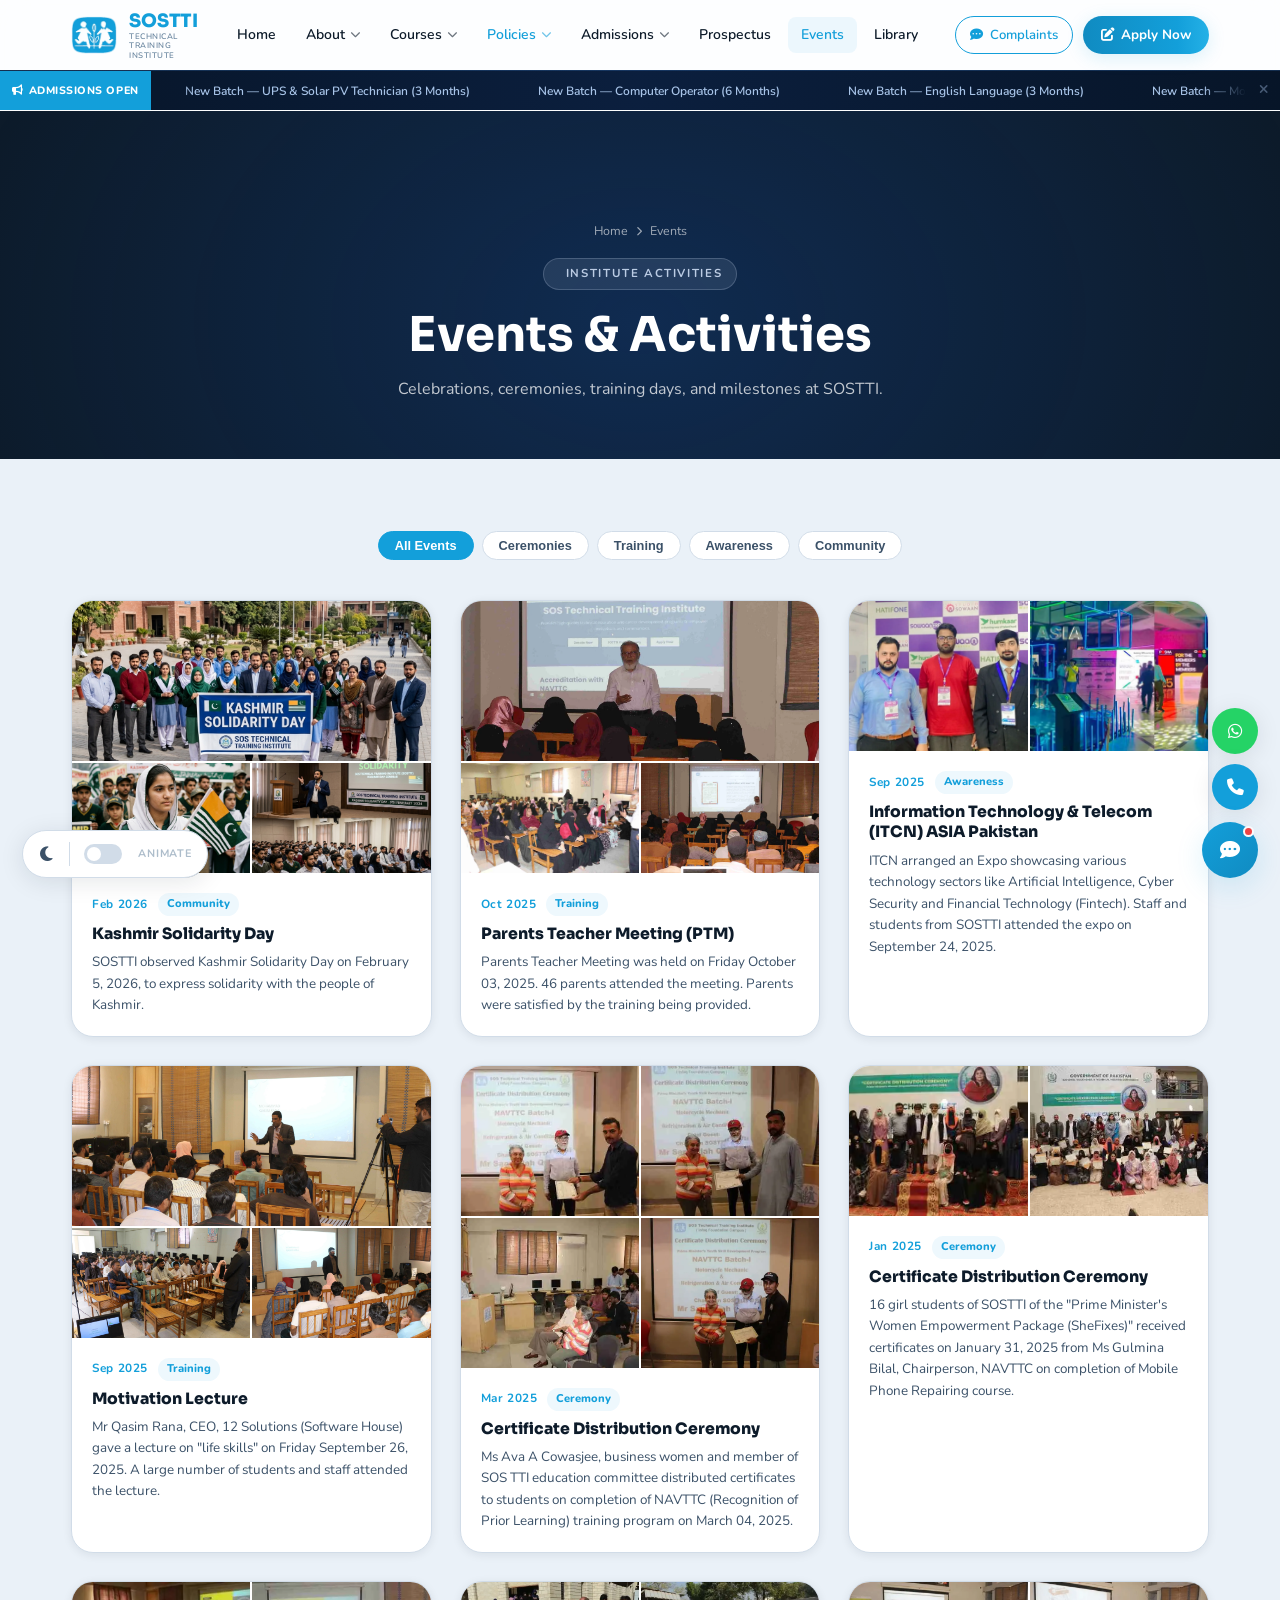
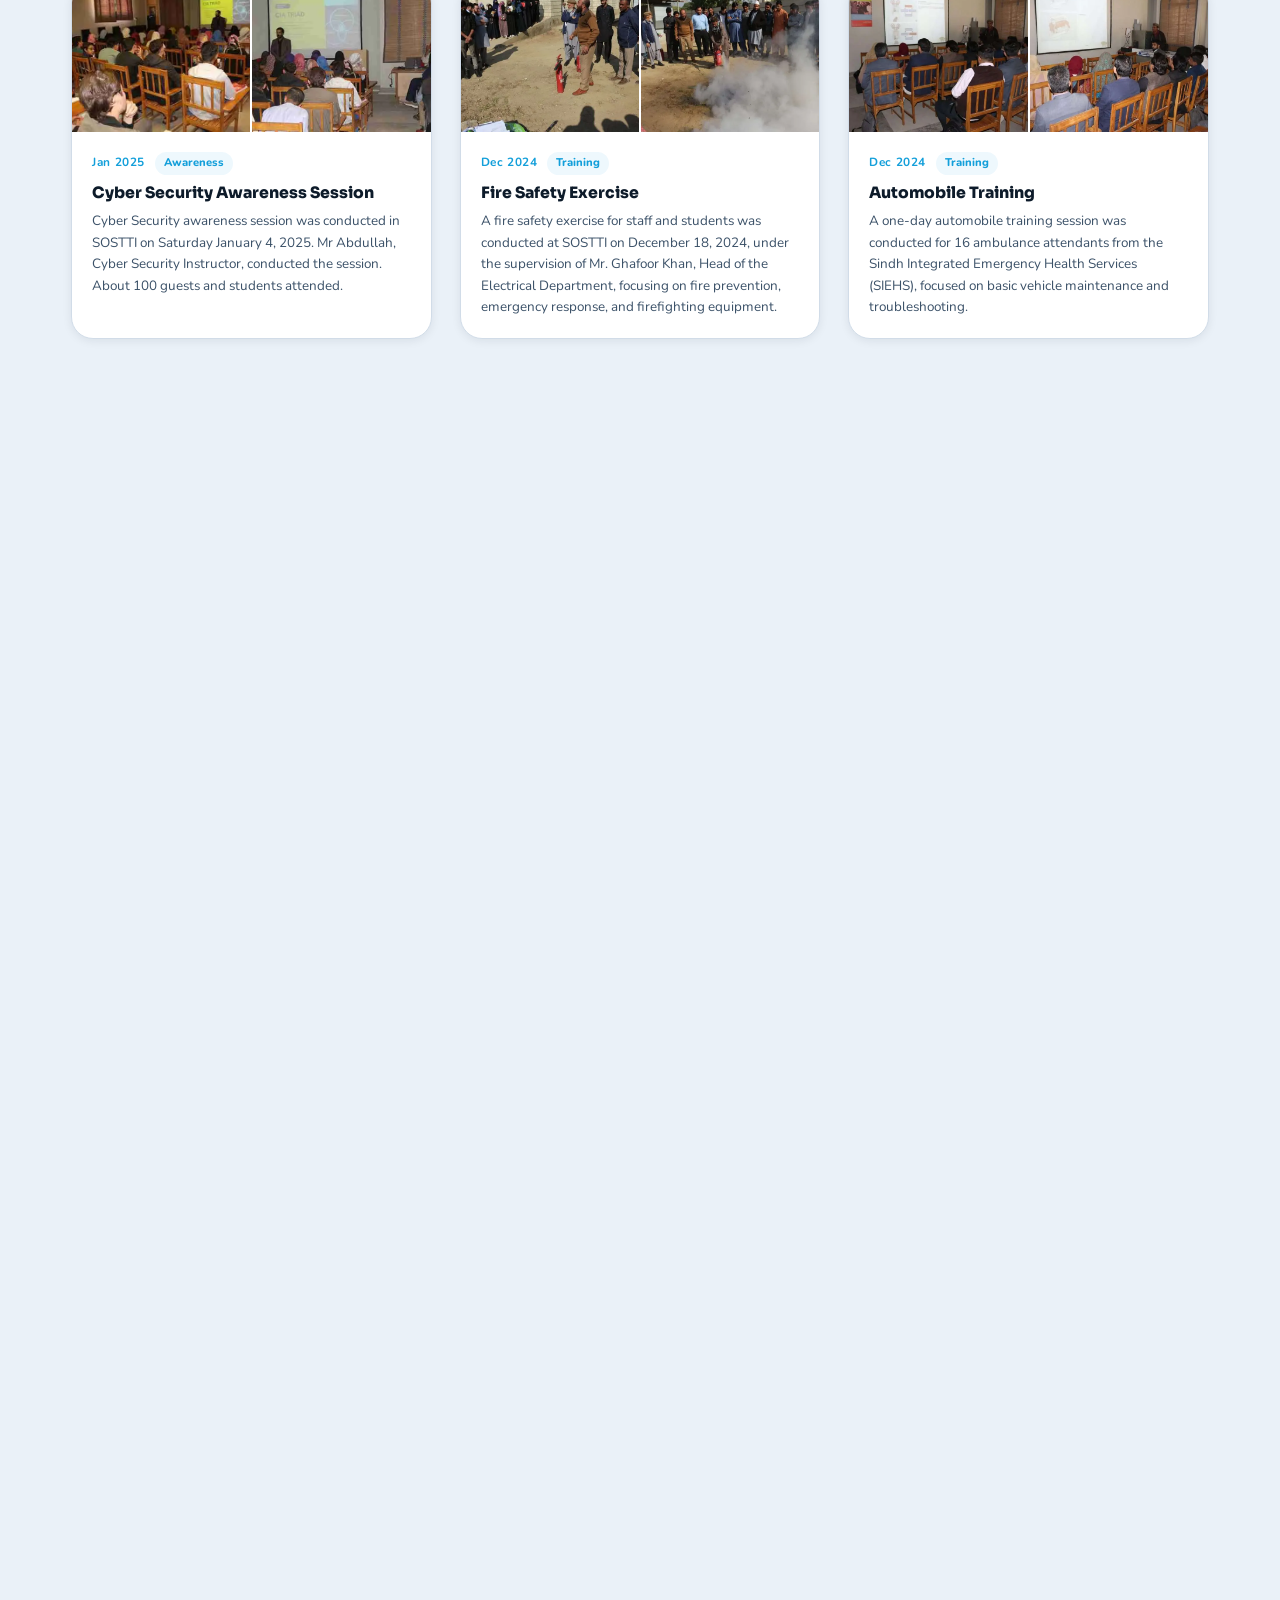
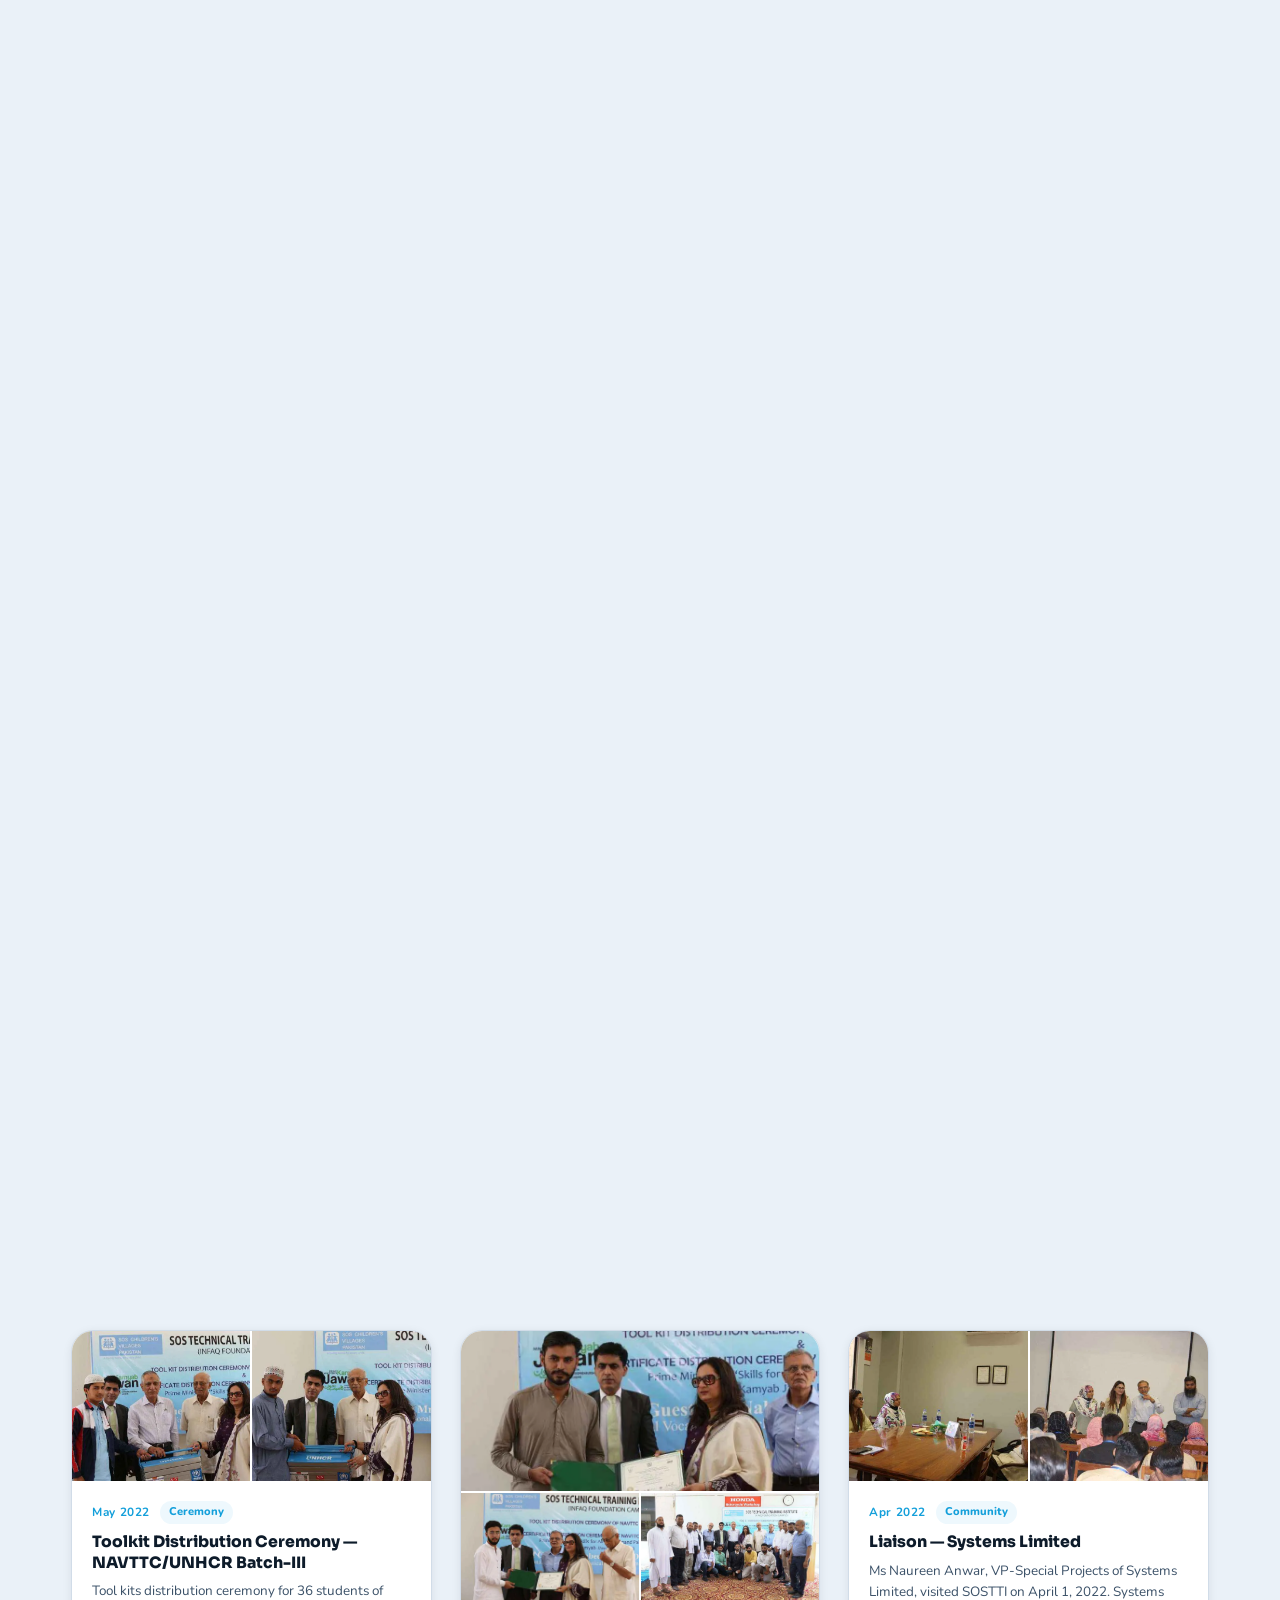
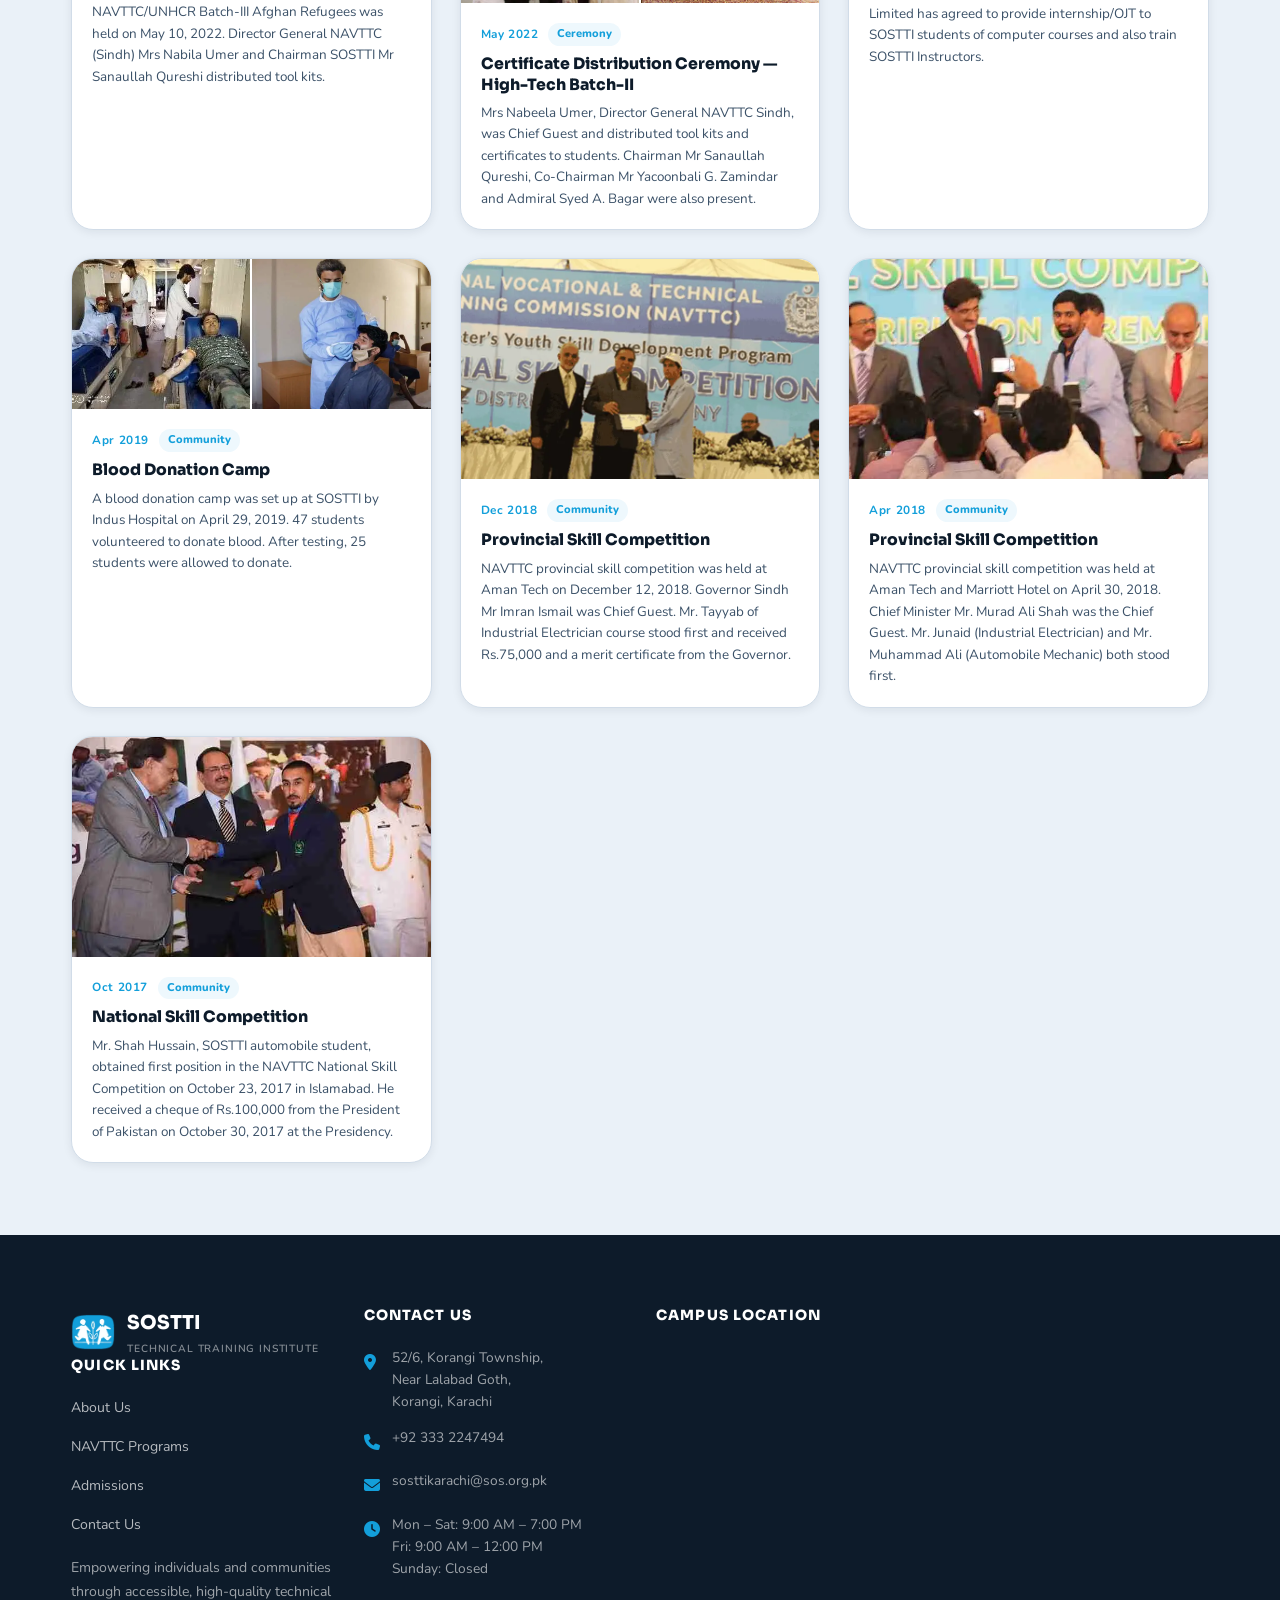
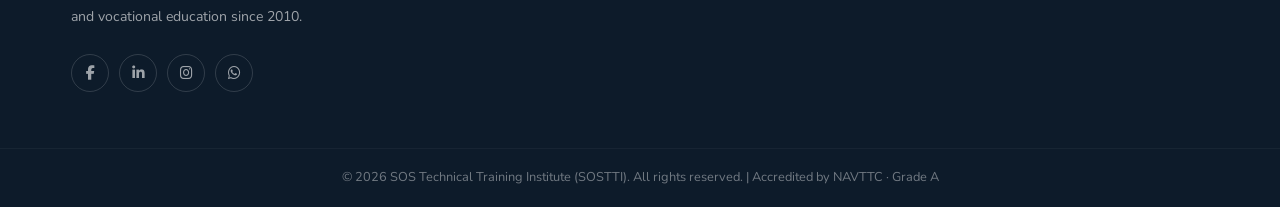
==== pages/events.html @ b80d4fea "updatweAll" ====
<!DOCTYPE html>
<html lang="en" data-theme="">

<head>
  <meta charset="UTF-8">
  <meta name="viewport" content="width=device-width, initial-scale=1.0">
  <title>Events</title>
  <link rel="icon" type="image/x-icon" href="../images/favicon.ico">
  <meta name="description" content="Events and activities at SOS Technical Training Institute, Karachi.">
  <link rel="preconnect" href="https://fonts.googleapis.com">
  <link rel="preconnect" href="https://fonts.gstatic.com" crossorigin>
  <link rel="preconnect" href="https://cdnjs.cloudflare.com">
  <link rel="stylesheet" href="https://cdnjs.cloudflare.com/ajax/libs/font-awesome/6.5.0/css/all.min.css">
  <link rel="stylesheet" href="../assets/style.css">
  <script>(function () { var s = localStorage.getItem('sostti-theme'); if (s === 'dark' || (!s && window.matchMedia('(prefers-color-scheme:dark)').matches)) document.documentElement.setAttribute('data-theme', 'dark'); })();</script>
  <style>
    .events-filter {
      display: flex;
      flex-wrap: wrap;
      gap: 8px;
      justify-content: center;
      margin-bottom: 36px;
      overflow-x: auto;
      -webkit-overflow-scrolling: touch;
      padding-bottom: 4px;
    }

    .ev-tag {
      padding: 6px 16px;
      border: 1.5px solid var(--bdr);
      border-radius: var(--r-full);
      background: var(--surface);
      font-size: .8rem;
      font-weight: 700;
      color: var(--text-2);
      cursor: pointer;
      transition: var(--t-fast);
      white-space: nowrap;
    }

    .ev-tag:hover,
    .ev-tag.active {
      background: var(--sapphire);
      color: #fff;
      border-color: var(--sapphire);
    }

    .events-grid {
      display: grid;
      grid-template-columns: repeat(auto-fill, minmax(340px, 1fr));
      gap: 28px;
    }

    .event-card {
      background: var(--surface);
      border: 1px solid var(--bdr);
      border-radius: var(--r-lg);
      overflow: hidden;
      box-shadow: var(--sh-sm);
      transition: var(--t);
    }

    .event-card:hover {
      transform: translateY(-5px);
      box-shadow: var(--sh-lg);
      border-color: rgba(29, 111, 239, .25);
    }

    .ev-gallery {
      display: grid;
      gap: 2px;
    }

    .ev-gallery.g1 img {
      height: 220px;
      width: 100%;
      object-fit: cover;
    }

    .ev-gallery.g2 {
      grid-template-columns: 1fr 1fr;
    }

    .ev-gallery.g2 img {
      height: 150px;
      width: 100%;
      object-fit: cover;
    }

    .ev-gallery.g3 {
      grid-template-columns: 1fr 1fr;
    }

    .ev-gallery.g3 img:first-child {
      grid-column: 1/-1;
      height: 160px;
      width: 100%;
      object-fit: cover;
    }

    .ev-gallery.g3 img:not(:first-child) {
      height: 110px;
      width: 100%;
      object-fit: cover;
    }

    .ev-body {
      padding: 20px;
    }

    .ev-meta {
      display: flex;
      align-items: center;
      gap: 10px;
      margin-bottom: 8px;
      flex-wrap: wrap;
    }

    .ev-date {
      font-size: .74rem;
      font-weight: 700;
      color: var(--sapphire);
      letter-spacing: .05em;
    }

    .ev-cat {
      padding: 2px 9px;
      background: var(--sapphire-lt);
      color: var(--sapphire);
      border-radius: var(--r-full);
      font-size: .7rem;
      font-weight: 800;
    }

    .ev-body h3 {
      font-size: .98rem;
      font-weight: 800;
      margin-bottom: 7px;
      line-height: 1.3;
    }

    .ev-body p {
      font-size: .84rem;
      color: var(--text-2);
      line-height: 1.6;
    }

    @media(max-width:768px) {
      .events-grid {
        grid-template-columns: repeat(auto-fill, minmax(280px, 1fr));
      }

      .ev-gallery.g1 img {
        height: 180px;
      }

      .ev-gallery.g2 img {
        height: 120px;
      }

      .ev-gallery.g3 img:first-child {
        height: 140px;
      }

      .ev-gallery.g3 img:not(:first-child) {
        height: 90px;
      }

      .ev-body {
        padding: 16px;
      }
    }

    @media(max-width:576px) {
      .events-grid {
        grid-template-columns: 1fr;
      }

      .ev-gallery.g2 {
        grid-template-columns: 1fr;
      }

      .ev-gallery.g2 img {
        height: 160px;
      }

      .ev-gallery.g3 {
        grid-template-columns: 1fr;
      }

      .ev-gallery.g3 img:first-child {
        grid-column: auto;
        height: 160px;
      }

      .ev-gallery.g3 img:not(:first-child) {
        height: 120px;
      }

      .ev-tag {
        padding: 5px 12px;
        font-size: .76rem;
      }
    }
  </style>
</head>

<body>
  <div id="header-container"></div>

  <section class="page-hero">
    <div class="container">
      <nav
        style="display:flex;align-items:center;gap:8px;justify-content:center;font-size:.78rem;opacity:.6;margin-bottom:14px;"
        aria-label="Breadcrumb">
        <a href="/" style="color:inherit;">Home</a>
        <i class="fas fa-chevron-right" style="font-size:.6rem;"></i>
        <span>Events</span>
      </nav>
      <span class="eyebrow"
        style="background:rgba(255,255,255,.1);border-color:rgba(255,255,255,.2);color:rgba(255,255,255,.85);"><i
          class="fas fa-calendar-star"></i> Institute Activities</span>
      <h1>Events &amp; Activities</h1>
      <p>Celebrations, ceremonies, training days, and milestones at SOSTTI.</p>
    </div>
  </section>

  <section class="content-section">
    <div class="container">

      <div class="events-filter reveal">
        <button class="ev-tag active" data-filter="all">All Events</button>
        <button class="ev-tag" data-filter="ceremony">Ceremonies</button>
        <button class="ev-tag" data-filter="training">Training</button>
        <button class="ev-tag" data-filter="awareness">Awareness</button>
        <button class="ev-tag" data-filter="community">Community</button>
      </div>

      <div class="events-grid" id="eventsGrid">

        <!-- Event 46: Feb 2026 -->
        <article class="event-card reveal" data-cat="community">
          <div class="ev-gallery g3">
            <img src="../images/events/KS1.webp" alt="Kashmir Solidarity Day" loading="lazy">
            <img src="../images/events/KS2.webp" alt="Kashmir Solidarity Day" loading="lazy">
            <img src="../images/events/KS3.webp" alt="Kashmir Solidarity Day" loading="lazy">
          </div>
          <div class="ev-body">
            <div class="ev-meta"><span class="ev-date">Feb 2026</span><span class="ev-cat">Community</span></div>
            <h3>Kashmir Solidarity Day</h3>
            <p>SOSTTI observed Kashmir Solidarity Day on February 5, 2026, to express solidarity with the people of Kashmir.</p>
          </div>
        </article>

        <!-- Event 45: Oct 2025 -->
        <article class="event-card reveal" data-cat="training">
          <div class="ev-gallery g3">
            <img src="../images/events/03102025-1.webp" alt="PTM 2025" loading="lazy">
            <img src="../images/events/03102025-2.webp" alt="PTM 2025" loading="lazy">
            <img src="../images/events/03102025-3.webp" alt="PTM 2025" loading="lazy">
          </div>
          <div class="ev-body">
            <div class="ev-meta"><span class="ev-date">Oct 2025</span><span class="ev-cat">Training</span></div>
            <h3>Parents Teacher Meeting (PTM)</h3>
            <p>Parents Teacher Meeting was held on Friday October 03, 2025. 46 parents attended the meeting. Parents were satisfied by the training being provided.</p>
          </div>
        </article>

        <!-- Event 44: Sep 2025 -->
        <article class="event-card reveal" data-cat="awareness">
          <div class="ev-gallery g2">
            <img src="../images/events/24092025-1.webp" alt="ITCN Asia 2025" loading="lazy">
            <img src="../images/events/24092025-2.webp" alt="ITCN Asia 2025" loading="lazy">
          </div>
          <div class="ev-body">
            <div class="ev-meta"><span class="ev-date">Sep 2025</span><span class="ev-cat">Awareness</span></div>
            <h3>Information Technology &amp; Telecom (ITCN) ASIA Pakistan</h3>
            <p>ITCN arranged an Expo showcasing various technology sectors like Artificial Intelligence, Cyber Security and Financial Technology (Fintech). Staff and students from SOSTTI attended the expo on September 24, 2025.</p>
          </div>
        </article>

        <!-- Event 43: Sep 2025 -->
        <article class="event-card reveal" data-cat="training">
          <div class="ev-gallery g3">
            <img src="../images/events/26092025-1.webp" alt="Motivation Lecture 2025" loading="lazy">
            <img src="../images/events/26092025-2.webp" alt="Motivation Lecture 2025" loading="lazy">
            <img src="../images/events/26092025-3.webp" alt="Motivation Lecture 2025" loading="lazy">
          </div>
          <div class="ev-body">
            <div class="ev-meta"><span class="ev-date">Sep 2025</span><span class="ev-cat">Training</span></div>
            <h3>Motivation Lecture</h3>
            <p>Mr Qasim Rana, CEO, 12 Solutions (Software House) gave a lecture on "life skills" on Friday September 26, 2025. A large number of students and staff attended the lecture.</p>
          </div>
        </article>

        <!-- Event 42: Mar 2025 -->
        <article class="event-card reveal" data-cat="ceremony">
          <div class="ev-gallery g2">
            <img src="../images/events/m42025-1.webp" alt="Cert Distribution 2025" loading="lazy">
            <img src="../images/events/m42025-2.webp" alt="Cert Distribution 2025" loading="lazy">
            <img src="../images/events/m42025-3.webp" alt="Cert Distribution 2025" loading="lazy">
            <img src="../images/events/m42025-4.webp" alt="Cert Distribution 2025" loading="lazy">
          </div>
          <div class="ev-body">
            <div class="ev-meta"><span class="ev-date">Mar 2025</span><span class="ev-cat">Ceremony</span></div>
            <h3>Certificate Distribution Ceremony</h3>
            <p>Ms Ava A Cowasjee, business women and member of SOS TTI education committee distributed certificates to students on completion of NAVTTC (Recognition of Prior Learning) training program on March 04, 2025.</p>
          </div>
        </article>

        <!-- Event 41: Jan 2025 -->
        <article class="event-card reveal" data-cat="ceremony">
          <div class="ev-gallery g2">
            <img src="../images/events/j312025-1.webp" alt="Cert Ceremony Jan 2025" loading="lazy">
            <img src="../images/events/j312025-2.webp" alt="Cert Ceremony Jan 2025" loading="lazy">
          </div>
          <div class="ev-body">
            <div class="ev-meta"><span class="ev-date">Jan 2025</span><span class="ev-cat">Ceremony</span></div>
            <h3>Certificate Distribution Ceremony</h3>
            <p>16 girl students of SOSTTI of the "Prime Minister's Women Empowerment Package (SheFixes)" received certificates on January 31, 2025 from Ms Gulmina Bilal, Chairperson, NAVTTC on completion of Mobile Phone Repairing course.</p>
          </div>
        </article>

        <!-- Event 40: Jan 2025 -->
        <article class="event-card reveal" data-cat="awareness">
          <div class="ev-gallery g2">
            <img src="../images/events/j42025-1.webp" alt="Cyber Security Awareness" loading="lazy">
            <img src="../images/events/j42025-2.webp" alt="Cyber Security Awareness" loading="lazy">
          </div>
          <div class="ev-body">
            <div class="ev-meta"><span class="ev-date">Jan 2025</span><span class="ev-cat">Awareness</span></div>
            <h3>Cyber Security Awareness Session</h3>
            <p>Cyber Security awareness session was conducted in SOSTTI on Saturday January 4, 2025. Mr Abdullah, Cyber Security Instructor, conducted the session. About 100 guests and students attended.</p>
          </div>
        </article>

        <!-- Event 39: Dec 2024 -->
        <article class="event-card reveal" data-cat="training">
          <div class="ev-gallery g2">
            <img src="../images/events/18122024-1.webp" alt="Fire Exercise Dec 2024" loading="lazy">
            <img src="../images/events/18122024-2.webp" alt="Fire Exercise Dec 2024" loading="lazy">
          </div>
          <div class="ev-body">
            <div class="ev-meta"><span class="ev-date">Dec 2024</span><span class="ev-cat">Training</span></div>
            <h3>Fire Safety Exercise</h3>
            <p>A fire safety exercise for staff and students was conducted at SOSTTI on December 18, 2024, under the supervision of Mr. Ghafoor Khan, Head of the Electrical Department, focusing on fire prevention, emergency response, and firefighting equipment.</p>
          </div>
        </article>

        <!-- Event 38: Dec 2024 -->
        <article class="event-card reveal" data-cat="training">
          <div class="ev-gallery g2">
            <img src="../images/events/15122024-1.webp" alt="Automobile Training Dec 2024" loading="lazy">
            <img src="../images/events/15122024-2.webp" alt="Automobile Training Dec 2024" loading="lazy">
          </div>
          <div class="ev-body">
            <div class="ev-meta"><span class="ev-date">Dec 2024</span><span class="ev-cat">Training</span></div>
            <h3>Automobile Training</h3>
            <p>A one-day automobile training session was conducted for 16 ambulance attendants from the Sindh Integrated Emergency Health Services (SIEHS), focused on basic vehicle maintenance and troubleshooting.</p>
          </div>
        </article>

        <!-- Event 37: Dec 2024 -->
        <article class="event-card reveal" data-cat="training">
          <div class="ev-gallery g2">
            <img src="../images/events/13122024-1.webp" alt="PTM Dec 2024" loading="lazy">
            <img src="../images/events/13122024-2.webp" alt="PTM Dec 2024" loading="lazy">
          </div>
          <div class="ev-body">
            <div class="ev-meta"><span class="ev-date">Dec 2024</span><span class="ev-cat">Training</span></div>
            <h3>Parent Teacher Meeting</h3>
            <p>Parent teacher meeting was conducted on December 13, 2024. About 50 parents attended in computer lab-I. Various issues related to training and discipline were discussed. Principal SOSTTI addressed the parents and answered their queries.</p>
          </div>
        </article>

        <!-- Event 36: Nov 2024 -->
        <article class="event-card reveal" data-cat="community">
          <div class="ev-gallery g2">
            <img src="../images/events/11112024-1.webp" alt="Blood Donation Camp Nov 2024" loading="lazy">
            <img src="../images/events/11112024-2.webp" alt="Blood Donation Camp Nov 2024" loading="lazy">
          </div>
          <div class="ev-body">
            <div class="ev-meta"><span class="ev-date">Nov 2024</span><span class="ev-cat">Community</span></div>
            <h3>Indus Hospital Blood Donation Camp</h3>
            <p>Indus Hospital organized a blood donation camp at SOSTTI on November 11, 2024. A total of 13 staff members and students participated, contributing to a noble cause and supporting patients in need.</p>
          </div>
        </article>

        <!-- Event 35: Nov 2024 -->
        <article class="event-card reveal" data-cat="community">
          <div class="ev-gallery g2">
            <img src="../images/events/16112024-1.webp" alt="Women Empowerment SheFixes" loading="lazy">
            <img src="../images/events/16112024-2.webp" alt="Women Empowerment SheFixes" loading="lazy">
          </div>
          <div class="ev-body">
            <div class="ev-meta"><span class="ev-date">Nov 2024</span><span class="ev-cat">Community</span></div>
            <h3>PM's Women Empowerment Package #SheFixes</h3>
            <p>NAVTTC sponsored a Mobile Phone Repairing course for 20 women and girls at SOSTTI, held from August 17, 2024, to November 16, 2024, empowering women through technical skills in mobile phone maintenance and repair.</p>
          </div>
        </article>

        <!-- Event 34: Jan 2025 -->
        <article class="event-card reveal" data-cat="community">
          <div class="ev-gallery g2">
            <img src="../images/events/20012025-1.webp" alt="Skill Madrasah Youth PMYSDP" loading="lazy">
            <img src="../images/events/20012025-2.webp" alt="Skill Madrasah Youth PMYSDP" loading="lazy">
          </div>
          <div class="ev-body">
            <div class="ev-meta"><span class="ev-date">Jan 2025</span><span class="ev-cat">Community</span></div>
            <h3>Skill Madrasah Youth Under PMYSDP</h3>
            <p>SOSTTI successfully conducted a three-month Mobile Phone Repairing course under the NAVTTC-sponsored Prime Minister's Youth Skill Development Program for Madrasah youth, equipping students with practical vocational skills.</p>
          </div>
        </article>

        <!-- Event 33: Jan 2025 -->
        <article class="event-card reveal" data-cat="ceremony">
          <div class="ev-gallery g2">
            <img src="../images/events/19012025-1.webp" alt="Madrasa Stipend Distribution 2025" loading="lazy">
            <img src="../images/events/19012025-2.webp" alt="Madrasa Stipend Distribution 2025" loading="lazy">
          </div>
          <div class="ev-body">
            <div class="ev-meta"><span class="ev-date">Jan 2025</span><span class="ev-cat">Ceremony</span></div>
            <h3>Stipend Distribution Ceremony of Madrasa Students</h3>
            <p>A Stipend Distribution Ceremony for Madrasa students enrolled in the NAVTTC Mobile Phone Repairing course was held at SOSTTI, recognizing their dedication and encouraging their continued learning.</p>
          </div>
        </article>

        <!-- Event 32: Dec 2024 -->
        <article class="event-card reveal" data-cat="ceremony">
          <div class="ev-gallery g2">
            <img src="../images/events/03122024-1.webp" alt="Tool Kit Distribution Dec 2024" loading="lazy">
            <img src="../images/events/03122024-2.webp" alt="Tool Kit Distribution Dec 2024" loading="lazy">
          </div>
          <div class="ev-body">
            <div class="ev-meta"><span class="ev-date">Dec 2024</span><span class="ev-cat">Ceremony</span></div>
            <h3>Tool Kit Distribution Ceremony for Top Performers</h3>
            <p>SOSTTI conducted a Tool Kit Distribution Ceremony on December 3, 2024 for technical students securing first position in final examinations. Mr Nazim F. Haji, Member Governing Board Infaq Foundation was the Chief Guest.</p>
          </div>
        </article>

        <!-- Event 31: Oct 2024 -->
        <article class="event-card reveal" data-cat="ceremony">
          <div class="ev-gallery g2">
            <img src="../images/events/02102024-1.webp" alt="BBSHRRDB Cert Ceremony Oct 2024" loading="lazy">
            <img src="../images/events/02102024-2.webp" alt="BBSHRRDB Cert Ceremony Oct 2024" loading="lazy">
          </div>
          <div class="ev-body">
            <div class="ev-meta"><span class="ev-date">Oct 2024</span><span class="ev-cat">Ceremony</span></div>
            <h3>Certificate Distribution Ceremony — BBSHRRDB Students</h3>
            <p>The BBSHRRDB Certificate Distribution Ceremony was held on October 2, 2024, at SOSTTI, celebrating graduates who successfully completed their training programs and highlighting SOSTTI's commitment to skill development.</p>
          </div>
        </article>

        <!-- Event 30: Feb 2024 -->
        <article class="event-card reveal" data-cat="training">
          <div class="ev-gallery g2">
            <img src="../images/events/23022024-1.webp" alt="Career Counseling 2024" loading="lazy">
            <img src="../images/events/23022024-2.webp" alt="Career Counseling 2024" loading="lazy">
          </div>
          <div class="ev-body">
            <div class="ev-meta"><span class="ev-date">Feb 2024</span><span class="ev-cat">Training</span></div>
            <h3>Career Counseling Session</h3>
            <p>A career counseling session for NAVTTC and BBSHRRDB students was held on February 23, 2024. Mr. Mehmood Ali served as the guest speaker sharing insights on career planning, skill development, and employment opportunities.</p>
          </div>
        </article>

        <!-- Event 29: Oct 2023 -->
        <article class="event-card reveal" data-cat="training">
          <div class="ev-gallery g2">
            <img src="../images/events/17102023-1.webp" alt="Atlas Honda Motorcycle Training 2023" loading="lazy">
            <img src="../images/events/17102023-2.webp" alt="Atlas Honda Motorcycle Training 2023" loading="lazy">
          </div>
          <div class="ev-body">
            <div class="ev-meta"><span class="ev-date">Oct 2023</span><span class="ev-cat">Training</span></div>
            <h3>Atlas Honda Training for Motorcycle Students</h3>
            <p>Atlas Honda conducted a training session for SOSTTI Motorcycle Workshop students from October 17 to 19, 2023, focused on practical skills in motorcycle maintenance and repair with valuable hands-on industry exposure.</p>
          </div>
        </article>

        <!-- Event 28: Oct 2023 -->
        <article class="event-card reveal" data-cat="training">
          <div class="ev-gallery g2">
            <img src="../images/events/10102023-1.webp" alt="Shell Eco Car Review 2023" loading="lazy">
            <img src="../images/events/10102023-2.webp" alt="Shell Eco Car Review 2023" loading="lazy">
          </div>
          <div class="ev-body">
            <div class="ev-meta"><span class="ev-date">Oct 2023</span><span class="ev-cat">Training</span></div>
            <h3>Shell Sponsored Eco-Friendly Car — Students Project</h3>
            <p>Shell Pakistan Limited conducted a review of the Eco-Friendly Car construction at SOSTTI on October 10, 2023, expressing satisfaction with the project's progress and encouraging continued development.</p>
          </div>
        </article>

        <!-- Event 27: Jun 2023 -->
        <article class="event-card reveal" data-cat="community">
          <div class="ev-gallery g2">
            <img src="../images/events/20062023-5.webp" alt="SOSTTI Student of the Year 2023" loading="lazy">
            <img src="../images/events/20062023-6.webp" alt="SOSTTI Student of the Year 2023" loading="lazy">
          </div>
          <div class="ev-body">
            <div class="ev-meta"><span class="ev-date">Jun 2023</span><span class="ev-cat">Community</span></div>
            <h3>SOSTTI Student of the Year</h3>
            <p>Mr. Mukhtar Ahmed, an ex-student of the DIT course, was recognized on June 20, 2023 for successfully establishing his own e-marketing business and becoming financially independent. He now also teaches at SOSTTI.</p>
          </div>
        </article>

        <!-- Event 26: May 2023 -->
        <article class="event-card reveal" data-cat="community">
          <div class="ev-gallery g2">
            <img src="../images/events/23052023-1.webp" alt="First Girl Student Technical Course" loading="lazy">
            <img src="../images/events/23052023-2.webp" alt="First Girl Student Technical Course" loading="lazy">
          </div>
          <div class="ev-body">
            <div class="ev-meta"><span class="ev-date">May 2023</span><span class="ev-cat">Community</span></div>
            <h3>First Girl Student in a Technical Course</h3>
            <p>Ms Humaima Faraz became the first girl student of the High Tech Automotive Technician course under the PM's Youth Skill Development Program. A BE Electronics graduate from Bahria University, her determination is an inspiration.</p>
          </div>
        </article>

        <!-- Event 25: Jun 2023 -->
        <article class="event-card reveal" data-cat="ceremony">
          <div class="ev-gallery g2">
            <img src="../images/events/20062023-3.webp" alt="NAVTTC UNHCR Afghan Refugees Batch II" loading="lazy">
            <img src="../images/events/20062023-4.webp" alt="NAVTTC UNHCR Afghan Refugees Batch II" loading="lazy">
          </div>
          <div class="ev-body">
            <div class="ev-meta"><span class="ev-date">Jun 2023</span><span class="ev-cat">Ceremony</span></div>
            <h3>NAVTTC/UNHCR Skill Development Program — Afghan Refugees Batch-II</h3>
            <p>25 Motorcycle Mechanic and 25 General Electrician students (Afghan Refugees, sponsored by NAVTTC/UNHCR) were issued tool kits and stipends in a ceremony held on June 20, 2023.</p>
          </div>
        </article>

        <!-- Event 24: Jun 2023 -->
        <article class="event-card reveal" data-cat="community">
          <div class="ev-gallery g2">
            <img src="../images/events/20062023-1.webp" alt="SOSTTI Shell Tameer Program 2023" loading="lazy">
            <img src="../images/events/20062023-2.webp" alt="SOSTTI Shell Tameer Program 2023" loading="lazy">
          </div>
          <div class="ev-body">
            <div class="ev-meta"><span class="ev-date">Jun 2023</span><span class="ev-cat">Community</span></div>
            <h3>SOSTTI / Shell Tameer Program</h3>
            <p>16 SOSTTI student entrepreneurs were provided tools and equipment under the Shell Tameer Program in a ceremony on June 20, 2023. Chairman Mr Sanaullah Qureshi visited student stalls and handed over tools to the entrepreneurs.</p>
          </div>
        </article>

        <!-- Event 23: May 2023 -->
        <article class="event-card reveal" data-cat="training">
          <div class="ev-gallery g2">
            <img src="../images/events/04052023-1.webp" alt="Eco Friendly Car Students Project" loading="lazy">
            <img src="../images/events/04052023-2.webp" alt="Eco Friendly Car Students Project" loading="lazy">
          </div>
          <div class="ev-body">
            <div class="ev-meta"><span class="ev-date">May 2023</span><span class="ev-cat">Training</span></div>
            <h3>Manufacture of an Eco-Friendly Car — Students Project</h3>
            <p>The fabrication of the Eco-Friendly Car, sponsored by Shell Pakistan Limited, has begun at SOSTTI. Students are actively involved in the design and assembly process under instructor supervision.</p>
          </div>
        </article>

        <!-- Event 22: Mar 2023 -->
        <article class="event-card reveal" data-cat="community">
          <div class="ev-gallery g2">
            <img src="../images/events/02032023-1.webp" alt="Shell MOU Eco Marathon Car" loading="lazy">
            <img src="../images/events/02032023-2.webp" alt="Shell MOU Eco Marathon Car" loading="lazy">
          </div>
          <div class="ev-body">
            <div class="ev-meta"><span class="ev-date">Mar 2023</span><span class="ev-cat">Community</span></div>
            <h3>MOU Between Shell Pakistan Limited and SOSTTI to Manufacture Eco Marathon Car</h3>
            <p>MOU between Shell Pakistan Limited and SOSTTI to manufacture an eco-friendly Car as a student's project was signed on March 8, 2023, by Chairman Mr Sanaullah Qureshi and Ms Nida Tanzed, Social Performance Manager, Shell Pakistan.</p>
          </div>
        </article>

        <!-- Event 21: Feb 2023 -->
        <article class="event-card reveal" data-cat="community">
          <div class="ev-gallery g2">
            <img src="../images/events/14022023-1.webp" alt="Visit from National Office 2023" loading="lazy">
            <img src="../images/events/14022023-2.webp" alt="Visit from National Office 2023" loading="lazy">
          </div>
          <div class="ev-body">
            <div class="ev-meta"><span class="ev-date">Feb 2023</span><span class="ev-cat">Community</span></div>
            <h3>Visit from National Office</h3>
            <p>President-elect Mr. Shahid Hamid visited SOSTTI on February 14, 2023, accompanied by EVP Mrs. Mahnaz Farid and National Director Mrs. Saba Faisal. The Principal briefed him on SOSTTI's history, activities, and training programs.</p>
          </div>
        </article>

        <!-- Event 20: Dec 2022 -->
        <article class="event-card reveal" data-cat="ceremony">
          <div class="ev-gallery g2">
            <img src="../images/events/12062022-1.webp" alt="Certificate Distribution Dec 2022" loading="lazy">
            <img src="../images/events/12062022-2.webp" alt="Certificate Distribution Dec 2022" loading="lazy">
          </div>
          <div class="ev-body">
            <div class="ev-meta"><span class="ev-date">Dec 2022</span><span class="ev-cat">Ceremony</span></div>
            <h3>Certificate Distribution Ceremony</h3>
            <p>A Certificate Distribution Ceremony was held on December 6, 2022, to award certificates to graduating students of Phase-IV, Batch-X of the BBSHRRDB. Mr. Yasir Ashraf, CEO of Infaq Foundation, attended as Chief Guest.</p>
          </div>
        </article>

        <!-- Event 19: Nov 2022 -->
        <article class="event-card reveal" data-cat="training">
          <div class="ev-gallery g2">
            <img src="../images/events/24112022-1.webp" alt="NAVTTC UNHCR Afghan Refugees Final Assessment" loading="lazy">
            <img src="../images/events/24112022-2.webp" alt="NAVTTC UNHCR Afghan Refugees Final Assessment" loading="lazy">
          </div>
          <div class="ev-body">
            <div class="ev-meta"><span class="ev-date">Nov 2022</span><span class="ev-cat">Training</span></div>
            <h3>NAVTTC/UNHCR Skill Development — Afghan Refugees Batch-II Final Assessment</h3>
            <p>Final assessment was conducted by NAVTTC assessors on November 24, 2022, monitored by Deputy Director Mr Faqir Muhammad from NAVTTC Headquarters Islamabad and Assistant Director Mr Bharat Kumar from the Regional Office, Karachi.</p>
          </div>
        </article>

        <!-- Event 18: Nov 2022 -->
        <article class="event-card reveal" data-cat="training">
          <div class="ev-gallery g2">
            <img src="../images/events/18112022-1.webp" alt="Fire Exercise Nov 2022" loading="lazy">
            <img src="../images/events/18112022-2.webp" alt="Fire Exercise Nov 2022" loading="lazy">
          </div>
          <div class="ev-body">
            <div class="ev-meta"><span class="ev-date">Nov 2022</span><span class="ev-cat">Training</span></div>
            <h3>Fire Safety Exercise</h3>
            <p>SOSTTI students participated in a practical fire safety exercise on November 26 &amp; 28, 2022, under the supervision of Mr. Ghafoor Khan, Head of the Electrical Department. Students practiced fire extinguisher use, evacuation, and safety protocols.</p>
          </div>
        </article>

        <!-- Event 17: Dec 2022 -->
        <article class="event-card reveal" data-cat="community">
          <div class="ev-gallery g2">
            <img src="../images/events/01122022-1.webp" alt="Shell Tameer Workshop Dec 2022" loading="lazy">
            <img src="../images/events/01122022-2.webp" alt="Shell Tameer Workshop Dec 2022" loading="lazy">
          </div>
          <div class="ev-body">
            <div class="ev-meta"><span class="ev-date">Dec 2022</span><span class="ev-cat">Community</span></div>
            <h3>Shell Tameer Entrepreneurship Workshop</h3>
            <p>A SOSTTI/Shell Tameer workshop for student entrepreneurs was held on December 1, 2022. The session guided 30 students on business ideas, startup development, financial planning, and management as part of the Shell Pakistan collaboration.</p>
          </div>
        </article>

        <!-- Event 16: Nov 2022 -->
        <article class="event-card reveal" data-cat="ceremony">
          <div class="ev-gallery g2">
            <img src="../images/events/03112022-1.webp" alt="Gul Ahmed MOU 2022" loading="lazy">
            <img src="../images/events/03112022-2.webp" alt="Gul Ahmed MOU 2022" loading="lazy">
          </div>
          <div class="ev-body">
            <div class="ev-meta"><span class="ev-date">Nov 2022</span><span class="ev-cat">Ceremony</span></div>
            <h3>MOU Signing — Gul Ahmed Textile Mills &amp; SOSTTI</h3>
            <p>An MOU signing ceremony between Gul Ahmed Textile Mills Limited and SOSTTI was held on November 3, 2022, aiming to create employment, internship, and collaboration opportunities for SOSTTI students.</p>
          </div>
        </article>

        <!-- Event 15: Aug 2022 -->
        <article class="event-card reveal" data-cat="community">
          <div class="ev-gallery g2">
            <img src="../images/events/08022022-1.webp" alt="Shell Eco Car Collaboration 2022" loading="lazy">
            <img src="../images/events/08022022-2.webp" alt="Shell Eco Car Collaboration 2022" loading="lazy">
          </div>
          <div class="ev-body">
            <div class="ev-meta"><span class="ev-date">Aug 2022</span><span class="ev-cat">Community</span></div>
            <h3>SOSTTI Collaborating with Shell Pakistan Limited</h3>
            <p>A meeting was held on August 1, 2022 at SOSTTI to discuss construction of a Shell eco-friendly car. Shell representatives approved the concept and advised submitting phased funding proposals. An MOU is expected to be finalized at Shell House.</p>
          </div>
        </article>

        <!-- Event 14: Aug 2022 -->
        <article class="event-card reveal" data-cat="ceremony">
          <div class="ev-gallery g2">
            <img src="../images/events/08082022-1.webp" alt="Welding Internship Certificate Aug 2022" loading="lazy">
            <img src="../images/events/08082022-2.webp" alt="Welding Internship Certificate Aug 2022" loading="lazy">
          </div>
          <div class="ev-body">
            <div class="ev-meta"><span class="ev-date">Aug 2022</span><span class="ev-cat">Ceremony</span></div>
            <h3>Advance Welding Course Internship Completion Certificate Distribution</h3>
            <p>22 students of Advance Welding course completed 15-day internship at Automobile Corporation of Pakistan in Port Qasim. Certificates were awarded by CEO Cdre (Retd) Kamran Khan upon completion.</p>
          </div>
        </article>

        <!-- Event 13: Jul 2022 -->
        <article class="event-card reveal" data-cat="community">
          <div class="ev-gallery g2">
            <img src="../images/events/21072022-1.webp" alt="MOC Automobile Corporation Welding 2022" loading="lazy">
            <img src="../images/events/21072022-2.webp" alt="MOC Automobile Corporation Welding 2022" loading="lazy">
          </div>
          <div class="ev-body">
            <div class="ev-meta"><span class="ev-date">Jul 2022</span><span class="ev-cat">Community</span></div>
            <h3>MOC — Internship for SOSTTI Welding Students</h3>
            <p>A Memorandum of Collaboration was signed on July 21, 2022, between Automobile Corporation of Pakistan and SOSTTI to provide two weeks of training/internship for SOSTTI Welding students.</p>
          </div>
        </article>

        <!-- Event 12: Aug 2022 -->
        <article class="event-card reveal" data-cat="community">
          <div class="ev-gallery g2">
            <img src="../images/events/08012022-1.webp" alt="Indus Hospital Blood Donation Aug 2022" loading="lazy">
            <img src="../images/events/08012022-2.webp" alt="Indus Hospital Blood Donation Aug 2022" loading="lazy">
          </div>
          <div class="ev-body">
            <div class="ev-meta"><span class="ev-date">Aug 2022</span><span class="ev-cat">Community</span></div>
            <h3>Indus Hospital Blood Donation Camp</h3>
            <p>Indus Hospital held a blood donation camp at SOSTTI on August 1, 2022. A large number of students volunteered; 17 students and staff were selected as per Indus Hospital criteria and donated blood.</p>
          </div>
        </article>

        <!-- Event 11: Sep 2022 -->
        <article class="event-card reveal" data-cat="awareness">
          <div class="ev-gallery g2">
            <img src="../images/events/19092022-1.webp" alt="CEO International Skills Mark Visit 2022" loading="lazy">
            <img src="../images/events/19092022-2.webp" alt="CEO International Skills Mark Visit 2022" loading="lazy">
          </div>
          <div class="ev-body">
            <div class="ev-meta"><span class="ev-date">Sep 2022</span><span class="ev-cat">Awareness</span></div>
            <h3>CEO International Skills Mark Visited SOSTTI</h3>
            <p>CEO International Skills Mark visited SOSTTI on September 19, 2022 and gave a presentation to the Chairman about International Certification for students. The CEO was asked to reduce training costs for SOSTTI students.</p>
          </div>
        </article>

        <!-- Event 10: Sep 2022 -->
        <article class="event-card reveal" data-cat="awareness">
          <div class="ev-gallery g2">
            <img src="../images/events/26092022-1.webp" alt="CSR PARCO Visit 2022" loading="lazy">
            <img src="../images/events/26092022-2.webp" alt="CSR PARCO Visit 2022" loading="lazy">
          </div>
          <div class="ev-body">
            <div class="ev-meta"><span class="ev-date">Sep 2022</span><span class="ev-cat">Awareness</span></div>
            <h3>CSR PARCO Visited SOSTTI</h3>
            <p>CSR PARCO, Ms Aiman Ali, visited SOSTTI on September 26, 2022 and briefed the Principal about the new funding policy of PARCO. SOSTTI has forwarded a proposal to PARCO accordingly.</p>
          </div>
        </article>

        <!-- Event 9: Jun 2022 -->
        <article class="event-card reveal" data-cat="community">
          <div class="ev-gallery g2">
            <img src="../images/events/22062022-1.webp" alt="MOU Shell Pakistan 2022" loading="lazy">
            <img src="../images/events/22062022-2.webp" alt="MOU Shell Pakistan 2022" loading="lazy">
          </div>
          <div class="ev-body">
            <div class="ev-meta"><span class="ev-date">Jun 2022</span><span class="ev-cat">Community</span></div>
            <h3>MOU Signed Between SOSTTI and Shell Pakistan Limited</h3>
            <p>An MOU was signed between SOSTTI and Shell Pakistan Limited on June 22, 2022, to train 17 Shell employees in various technical and computer trades. This marks a major achievement for SOSTTI, selected by Shell from among several institutes in Karachi.</p>
          </div>
        </article>

        <!-- Event 8: Jun 2022 -->
        <article class="event-card reveal" data-cat="training">
          <div class="ev-gallery g3">
            <img src="../images/events/23062022-1.webp" alt="Atlas Honda Workshop Afghan Refugees 2022" loading="lazy">
            <img src="../images/events/23062022-2.webp" alt="Atlas Honda Workshop Afghan Refugees 2022" loading="lazy">
            <img src="../images/events/23062022-3.webp" alt="Atlas Honda Workshop Afghan Refugees 2022" loading="lazy">
          </div>
          <div class="ev-body">
            <div class="ev-meta"><span class="ev-date">Jun 2022</span><span class="ev-cat">Training</span></div>
            <h3>Training Workshop by Atlas Honda</h3>
            <p>Atlas Honda held a workshop on June 23, 2022, for 25 Afghan Refugee students sponsored by NAVTTC at SOSTTI. Atlas Honda also regularly supports SOSTTI with motorcycles, tools, and equipment for Motorcycle Mechanic student training.</p>
          </div>
        </article>

        <!-- Event 7: May 2022 -->
        <article class="event-card reveal" data-cat="ceremony">
          <div class="ev-gallery g2">
            <img src="../images/events/10052022-4.webp" alt="Toolkit Distribution NAVTTC UNHCR Batch III" loading="lazy">
            <img src="../images/events/10052022-5.webp" alt="Toolkit Distribution NAVTTC UNHCR Batch III" loading="lazy">
          </div>
          <div class="ev-body">
            <div class="ev-meta"><span class="ev-date">May 2022</span><span class="ev-cat">Ceremony</span></div>
            <h3>Toolkit Distribution Ceremony — NAVTTC/UNHCR Batch-III</h3>
            <p>Tool kits distribution ceremony for 36 students of NAVTTC/UNHCR Batch-III Afghan Refugees was held on May 10, 2022. Director General NAVTTC (Sindh) Mrs Nabila Umer and Chairman SOSTTI Mr Sanaullah Qureshi distributed tool kits.</p>
          </div>
        </article>

        <!-- Event 6: May 2022 -->
        <article class="event-card reveal" data-cat="ceremony">
          <div class="ev-gallery g3">
            <img src="../images/events/10052022-1.webp" alt="Certificate Distribution High-Tech Batch II 2022" loading="lazy">
            <img src="../images/events/10052022-2.webp" alt="Certificate Distribution High-Tech Batch II 2022" loading="lazy">
            <img src="../images/events/10052022-3.webp" alt="Certificate Distribution High-Tech Batch II 2022" loading="lazy">
          </div>
          <div class="ev-body">
            <div class="ev-meta"><span class="ev-date">May 2022</span><span class="ev-cat">Ceremony</span></div>
            <h3>Certificate Distribution Ceremony — High-Tech Batch-II</h3>
            <p>Mrs Nabeela Umer, Director General NAVTTC Sindh, was Chief Guest and distributed tool kits and certificates to students. Chairman Mr Sanaullah Qureshi, Co-Chairman Mr Yacoonbali G. Zamindar and Admiral Syed A. Bagar were also present.</p>
          </div>
        </article>

        <!-- Event 5: Apr 2022 -->
        <article class="event-card reveal" data-cat="community">
          <div class="ev-gallery g2">
            <img src="../images/events/04012022-1.webp" alt="Liaison Systems Limited 2022" loading="lazy">
            <img src="../images/events/04012022-2.webp" alt="Liaison Systems Limited 2022" loading="lazy">
          </div>
          <div class="ev-body">
            <div class="ev-meta"><span class="ev-date">Apr 2022</span><span class="ev-cat">Community</span></div>
            <h3>Liaison — Systems Limited</h3>
            <p>Ms Naureen Anwar, VP-Special Projects of Systems Limited, visited SOSTTI on April 1, 2022. Systems Limited has agreed to provide internship/OJT to SOSTTI students of computer courses and also train SOSTTI Instructors.</p>
          </div>
        </article>

        <!-- Event 4: Apr 2019 -->
        <article class="event-card reveal" data-cat="community">
          <div class="ev-gallery g2">
            <img src="../images/events/29042019-1.webp" alt="Blood Donation Camp 2019" loading="lazy">
            <img src="../images/events/29042019-2.webp" alt="Blood Donation Camp 2019" loading="lazy">
          </div>
          <div class="ev-body">
            <div class="ev-meta"><span class="ev-date">Apr 2019</span><span class="ev-cat">Community</span></div>
            <h3>Blood Donation Camp</h3>
            <p>A blood donation camp was set up at SOSTTI by Indus Hospital on April 29, 2019. 47 students volunteered to donate blood. After testing, 25 students were allowed to donate.</p>
          </div>
        </article>

        <!-- Event 3: Dec 2018 -->
        <article class="event-card reveal" data-cat="community">
          <div class="ev-gallery g1">
            <img src="../images/events/12122018.webp" alt="Provincial Skill Competition Dec 2018" loading="lazy">
          </div>
          <div class="ev-body">
            <div class="ev-meta"><span class="ev-date">Dec 2018</span><span class="ev-cat">Community</span></div>
            <h3>Provincial Skill Competition</h3>
            <p>NAVTTC provincial skill competition was held at Aman Tech on December 12, 2018. Governor Sindh Mr Imran Ismail was Chief Guest. Mr. Tayyab of Industrial Electrician course stood first and received Rs.75,000 and a merit certificate from the Governor.</p>
          </div>
        </article>

        <!-- Event 2: Apr 2018 -->
        <article class="event-card reveal" data-cat="community">
          <div class="ev-gallery g1">
            <img src="../images/events/30042018.webp" alt="Provincial Skill Competition Apr 2018" loading="lazy">
          </div>
          <div class="ev-body">
            <div class="ev-meta"><span class="ev-date">Apr 2018</span><span class="ev-cat">Community</span></div>
            <h3>Provincial Skill Competition</h3>
            <p>NAVTTC provincial skill competition was held at Aman Tech and Marriott Hotel on April 30, 2018. Chief Minister Mr. Murad Ali Shah was the Chief Guest. Mr. Junaid (Industrial Electrician) and Mr. Muhammad Ali (Automobile Mechanic) both stood first.</p>
          </div>
        </article>

        <!-- Event 1: Oct 2017 -->
        <article class="event-card reveal" data-cat="community">
          <div class="ev-gallery g1">
            <img src="../images/events/23102017.webp" alt="National Skill Competition 2017" loading="lazy">
          </div>
          <div class="ev-body">
            <div class="ev-meta"><span class="ev-date">Oct 2017</span><span class="ev-cat">Community</span></div>
            <h3>National Skill Competition</h3>
            <p>Mr. Shah Hussain, SOSTTI automobile student, obtained first position in the NAVTTC National Skill Competition on October 23, 2017 in Islamabad. He received a cheque of Rs.100,000 from the President of Pakistan on October 30, 2017 at the Presidency.</p>
          </div>
        </article>

      </div>
    </div>
  </section>

  <div id="footer-container"></div>
  <script src="../js/core.js"></script>
  <script>
    document.querySelectorAll('.ev-tag').forEach(function (btn) {
      btn.addEventListener('click', function () {
        document.querySelectorAll('.ev-tag').forEach(function (b) { b.classList.remove('active'); });
        btn.classList.add('active');
        var f = btn.dataset.filter;
        document.querySelectorAll('.event-card').forEach(function (c) {
          c.style.display = (f === 'all' || c.dataset.cat === f) ? '' : 'none';
        });
      });
    });
  </script>
</body>

</html>
---- assets/style.css ----
/* ============================================================
   SOSTTI — Redesigned Master Stylesheet 2026
   Aesthetic: Precision Authority — deep slate command,
   electric sapphire accent, platinum surfaces.
   Full dark/light responsive system.
   Fonts: Sora (headings) + Nunito (body)
   ============================================================ */

/* ── GOOGLE FONTS ──────────────────────────────────────────── */
@import url('https://fonts.googleapis.com/css2?family=Sora:wght@300;400;500;600;700;800&family=Nunito:wght@400;500;600;700&display=swap');

/* ── CSS VARIABLES (Light Mode) ────────────────────────────── */
:root {
  /* Core Brand */
  --ink: #0d1b2a;
  --ink-mid: #1a2f45;
  --ink-light: #2c4a65;
  --sapphire: #139FDA;
  --sapphire-dk: #108bc1;
  --sapphire-gl: rgba(19, 159, 218, .15);
  --sapphire-lt: rgba(19, 159, 218, .07);
  --gold: #f5a623;
  --emerald: #10b981;
  --crimson: #ef4444;

  /* Surfaces – Light */
  --bg: #f8fafd;
  --bg-2: #eef2f9;
  --bg-3: #e2ebf6;
  --surface: #ffffff;
  --surface-2: #f4f7fc;
  --surface-hvr: #edf2fb;

  /* Text – Light */
  --text: #0d1b2a;
  --text-2: #3b5168;
  --text-3: #6b87a0;
  --text-inv: #ffffff;

  /* Borders */
  --bdr: #d1dce8;
  --bdr-dk: #b0c2d4;
  --bdr-lt: #e8eef6;

  /* Shadows */
  --sh-xs: 0 1px 4px rgba(13, 27, 42, .06);
  --sh-sm: 0 2px 10px rgba(13, 27, 42, .08);
  --sh-md: 0 4px 24px rgba(13, 27, 42, .10);
  --sh-lg: 0 8px 48px rgba(13, 27, 42, .13);
  --sh-xl: 0 16px 64px rgba(13, 27, 42, .17);

  /* Radii */
  --r-xs: 4px;
  --r-sm: 8px;
  --r-md: 14px;
  --r-lg: 22px;
  --r-xl: 36px;
  --r-full: 9999px;

  /* Transition */
  --t: all .28s cubic-bezier(.4, 0, .2, 1);
  --t-fast: all .16s ease;
  --t-slow: all .45s cubic-bezier(.4, 0, .2, 1);

  /* Typography */
  --f-head: 'Sora', 'Segoe UI', sans-serif;
  --f-body: 'Nunito', 'DM Sans', sans-serif;

  /* Header */
  --h-bg: rgba(255, 255, 255, .88);
  --h-bg-s: rgba(255, 255, 255, .98);
  --h-txt: #0d1b2a;
  --h-txt-hvr: #139FDA;

  /* Brand Gradient (Vector Ocean Waves) */
  --bg-base: #eaf1f8;
  --svg-wave-1: url("data:image/svg+xml,%3Csvg xmlns='http://www.w3.org/2000/svg' viewBox='0 0 1000 1000' preserveAspectRatio='none'%3E%3Cpath fill='%2360a5fa' opacity='0.3' d='M0 400 Q250 200 500 400 T1000 400 L1000 1000 L0 1000 Z'/%3E%3C/svg%3E");
  --svg-wave-2: url("data:image/svg+xml,%3Csvg xmlns='http://www.w3.org/2000/svg' viewBox='0 0 1000 1000' preserveAspectRatio='none'%3E%3Cpath fill='%232563eb' opacity='0.25' d='M0 600 Q250 400 500 600 T1000 600 L1000 1000 L0 1000 Z'/%3E%3C/svg%3E");

  /* Body offset — header is fixed, push content down.
     These are updated dynamically by JS (setOffset).
     Base values: 70px navbar + 40px ticker = 110px */
  --nav-offset: 70px;
  --ticker-h: 40px;
}

/* ── DARK MODE VARIABLES ───────────────────────────────────── */
[data-theme="dark"] {
  --ink: #c8daf0;
  --ink-mid: #9bb5d1;
  --ink-light: #7a9bb8;
  --sapphire: #47b8ea;
  --sapphire-dk: #35a7d9;
  --sapphire-gl: rgba(71, 184, 234, .18);
  --sapphire-lt: rgba(71, 184, 234, .07);
  --gold: #fbbf24;
  --emerald: #34d399;
  --crimson: #f87171;

  --bg: #080f18;
  --bg-2: #0c1520;
  --bg-3: #10192a;
  --surface: #0f1925;
  --surface-2: #142030;
  --surface-hvr: #1a2a3e;

  --text: #dde9f5;
  --text-2: #8da8c0;
  --text-3: #5a7a96;
  --text-inv: #080f18;

  --bdr: #1c2e42;
  --bdr-dk: #253d56;
  --bdr-lt: #14202e;

  --sh-xs: 0 1px 4px rgba(0, 0, 0, .22);
  --sh-sm: 0 2px 10px rgba(0, 0, 0, .28);
  --sh-md: 0 4px 24px rgba(0, 0, 0, .34);
  --sh-lg: 0 8px 48px rgba(0, 0, 0, .40);
  --sh-xl: 0 16px 64px rgba(0, 0, 0, .48);

  --h-bg: rgba(8, 15, 24, .88);
  --h-bg-s: rgba(8, 15, 24, .98);
  --h-txt: rgba(220, 233, 246, .85);
  --h-txt-hvr: #4d9eff;

  /* Brand Gradient (Vector Ocean Waves) */
  --bg-base: #020617;
  --svg-wave-1: url("data:image/svg+xml,%3Csvg xmlns='http://www.w3.org/2000/svg' viewBox='0 0 1000 1000' preserveAspectRatio='none'%3E%3Cpath fill='%231e3a8a' opacity='0.7' d='M0 400 Q250 200 500 400 T1000 400 L1000 1000 L0 1000 Z'/%3E%3C/svg%3E");
  --svg-wave-2: url("data:image/svg+xml,%3Csvg xmlns='http://www.w3.org/2000/svg' viewBox='0 0 1000 1000' preserveAspectRatio='none'%3E%3Cpath fill='%23172554' opacity='0.8' d='M0 600 Q250 400 500 600 T1000 600 L1000 1000 L0 1000 Z'/%3E%3C/svg%3E");
}

/* ── SMOOTH TRANSITIONS ─────────────────────────────────────── */
html,
body,
header,
footer,
.card,
section,
.nav-link,
.dropdown-content,
.policy-box,
table,
.badge,
.btn,
input,
textarea,
.chat-box,
.msg-bubble,
.promo-banner {
  transition: background-color .4s cubic-bezier(.4, 0, .2, 1), 
              color .4s cubic-bezier(.4, 0, .2, 1),
              border-color .4s cubic-bezier(.4, 0, .2, 1), 
              box-shadow .4s cubic-bezier(.4, 0, .2, 1);
}

/* ── RESET ──────────────────────────────────────────────────── */
*,
*::before,
*::after {
  margin: 0;
  padding: 0;
  box-sizing: border-box;
}

html {
  scroll-behavior: smooth;
  font-size: 16px;
  background-color: var(--bg-base);
}

body {
  font-family: var(--f-body);
  color: var(--text);
  background-color: transparent;
  line-height: 1.68;
  overflow-x: hidden;
  -webkit-font-smoothing: antialiased;
}

/* ── CREATIVE ANIMATED BACKGROUND (VECTOR WATER WAVES) ──────── */
body::before, body::after {
  content: '';
  position: fixed;
  inset: 0;
  z-index: -1;
  pointer-events: none;
  background-repeat: repeat-x;
  opacity: 1; /* Visible by default in both modes */
  transition: opacity 1.2s cubic-bezier(0.4, 0, 0.2, 1);
}

/* Hide waves completely when 'Animate' is turned OFF */
body.motion-paused::before,
body.motion-paused::after {
  opacity: 0 !important;
  animation-play-state: paused !important;
}

/* Layer 1 - Background wave */
body::before {
  background-image: var(--svg-wave-1);
  background-size: 1600px 100vh;
  background-position: 0 0;
  animation: scrollVector 30s linear infinite;
}

/* Layer 2 - Foreground wave */
body::after {
  background-image: var(--svg-wave-2);
  background-size: 1200px 100vh;
  background-position: 0 0;
  animation: scrollVector 22s linear infinite reverse;
}

@keyframes scrollVector {
  0% { background-position: 0px 0px; }
  100% { background-position: 4800px 0px; } /* Ensures seamless looping common multiple */
}

h1,
h2,
h3,
h4,
h5,
h6 {
  font-family: var(--f-head);
  font-weight: 700;
  line-height: 1.22;
  color: var(--text);
}

img {
  max-width: 100%;
  display: block;
}

a {
  color: inherit;
  text-decoration: none;
}

ul {
  list-style: none;
  padding: 0;
  margin: 0;
}

button {
  cursor: pointer;
  border: none;
  outline: none;
}

/* ── FOCUS VISIBLE — keyboard navigation accessibility ──────── */
:focus-visible {
  outline: 2px solid var(--sapphire);
  outline-offset: 2px;
  border-radius: var(--r-xs);
}

button:focus-visible,
a:focus-visible,
input:focus-visible,
select:focus-visible,
textarea:focus-visible {
  outline: 2px solid var(--sapphire);
  outline-offset: 3px;
  border-radius: var(--r-sm);
}

/* ── PRELOADER ────────────────────────────────────────────── */
.sostti-preloader {
  position: fixed;
  inset: 0;
  display: flex;
  flex-direction: column;
  align-items: center;
  justify-content: center;
  background-color: var(--bg-base);
  background-image: var(--bg-orb-1), var(--bg-orb-2);
  z-index: 10001;
  /* Above everything including header */
  transition: opacity .3s cubic-bezier(.4, 0, .2, 1), visibility .3s;
}

.sostti-preloader.fade-out {
  opacity: 0;
  visibility: hidden;
}

.preloader-logo {
  width: 96px;
  height: 96px;
  margin-bottom: 24px;
  border-radius: var(--r-md);
  box-shadow: var(--sh-lg);
  object-fit: contain;
  animation: logoPulse 2.2s ease-in-out infinite;
}

.preloader-spin {
  width: 30px;
  height: 30px;
  border: 3px solid var(--bdr);
  border-top-color: var(--sapphire);
  border-radius: 50%;
  animation: spinLoader 0.9s linear infinite;
}

@keyframes logoPulse {

  0%,
  100% {
    transform: scale(1);
    opacity: 1;
  }

  50% {
    transform: scale(1.06);
    opacity: .88;
  }
}

@keyframes spinLoader {
  to {
    transform: rotate(360deg);
  }
}

/* ── CONTAINER ──────────────────────────────────────────────── */
.container {
  width: min(92%, 1280px);
  margin-inline: auto;
  padding-inline: 20px;
}

section {
  padding: 84px 0;
}

/* ── SECTION LABELS ─────────────────────────────────────────── */
.eyebrow {
  display: inline-flex;
  align-items: center;
  gap: 8px;
  font-size: .72rem;
  font-weight: 700;
  letter-spacing: .14em;
  text-transform: uppercase;
  color: var(--sapphire);
  margin-bottom: 16px;
  padding: 5px 14px;
  background: var(--sapphire-lt);
  border: 1px solid var(--sapphire-gl);
  border-radius: var(--r-full);
}

.section-head {
  text-align: center;
  margin-bottom: 56px;
}

.section-head h2 {
  font-size: clamp(1.8rem, 3.5vw, 2.6rem);
  margin-bottom: 14px;
}

.section-head p {
  font-size: 1.05rem;
  color: var(--text-2);
  max-width: 540px;
  margin: 0 auto;
}

/* ─────────────────────────────────────────────────────────────
   HEADER / NAV
───────────────────────────────────────────────────────────── */
header {
  position: fixed;
  top: 0;
  left: 0;
  right: 0;
  z-index: 1000;
  background: var(--h-bg);
  backdrop-filter: blur(16px);
  -webkit-backdrop-filter: blur(16px);
  border-bottom: 1px solid transparent;
  transition: var(--t-slow);
}

header.scrolled {
  background: var(--h-bg-s);
  border-bottom-color: var(--bdr);
  box-shadow: var(--sh-md);
}

header .container {
  height: 70px;
  display: flex;
  align-items: center;
}

.navbar {
  display: grid;
  grid-template-columns: auto 1fr auto;
  grid-template-areas: "logo nav right";
  align-items: center;
  column-gap: 24px;
  width: 100%;
}

/* Logo */
.logo {
  display: flex;
  align-items: center;
  gap: 12px;
  flex-shrink: 0;
  margin-right: 0;
  grid-area: logo;
}

.logo img {
  width: 46px;
  height: 46px;
  border-radius: var(--r-sm);
  object-fit: contain;
}

.logo-text {
  display: flex;
  flex-direction: column;
  line-height: 1.2;
}

.logo-name {
  font-family: var(--f-head);
  font-size: 1.15rem;
  font-weight: 800;
  color: var(--sapphire);
  letter-spacing: -.01em;
}

.logo-tagline {
  font-size: .50rem;
  font-weight: 600;
  color: var(--text-3);
  letter-spacing: .06em;
  text-transform: uppercase;
}

/* Nav links — centered in the middle column */
.nav-links {
  display: flex;
  align-items: center;
  justify-content: center;
  gap: 4px;
  list-style: none;
  padding: 0;
  margin: 0;
  grid-area: nav;
}

.nav-links>li {
  position: relative;
}

.nav-links>li>a {
  display: flex;
  align-items: center;
  gap: 5px;
  padding: 6px 13px;
  border-radius: var(--r-sm);
  font-size: .875rem;
  font-weight: 600;
  color: var(--h-txt);
  cursor: pointer;
  transition: var(--t-fast);
}

.nav-links>li>a:hover,
.nav-links>li>a.active {
  color: var(--sapphire);
  background: var(--sapphire-lt);
}

.nav-links>li>a .fa-chevron-down {
  font-size: .65rem;
  opacity: .6;
  transition: transform .22s ease;
}

.nav-links>li:hover>a .fa-chevron-down {
  transform: rotate(180deg);
}

/* Dropdown */
.dropdown {
  position: relative;
}

.dropdown-content {
  position: absolute;
  top: 100%;
  left: 0;
  min-width: 220px;
  background: var(--surface);
  border: 1px solid var(--bdr);
  border-radius: var(--r-md);
  box-shadow: var(--sh-lg);
  padding: 6px;
  opacity: 0;
  visibility: hidden;
  pointer-events: none;
  transform: translateY(-8px);
  transition: opacity .22s ease, transform .22s ease, visibility .22s;
  z-index: 1050;
  /* Must be above ticker (inside header z-index:1000) */
}

.dropdown:hover .dropdown-content,
.dropdown.open .dropdown-content {
  opacity: 1;
  visibility: visible;
  pointer-events: auto;
  transform: translateY(0);
}

.dropdown-content a {
  display: flex;
  align-items: center;
  gap: 7px;
  padding: 6px 12px;
  border-radius: var(--r-sm);
  font-size: .84rem;
  font-weight: 600;
  color: var(--text-2);
  transition: var(--t-fast);
}

.dropdown-content a:hover,
.dropdown-content a.active {
  color: var(--sapphire);
  background: var(--sapphire-lt);
}

.dropdown-content a i {
  width: 16px;
  opacity: .7;
}

/* Policy highlight in dropdown */
.policy-menu-link {
  color: var(--sapphire) !important;
  font-weight: 700 !important;
}

.policy-menu-link i {
  color: var(--gold) !important;
  opacity: 1 !important;
}

/* Nested dropdown */
.nested-dropdown {
  position: relative;
}

.nested-dropdown>a {
  justify-content: space-between;
}

.nested-dropdown-content {
  position: absolute;
  left: 100%;
  top: 0;
  min-width: 230px;
  background: var(--surface);
  border: 1px solid var(--bdr);
  border-radius: var(--r-md);
  box-shadow: var(--sh-lg);
  padding: 8px;
  opacity: 0;
  visibility: hidden;
  pointer-events: none;
  transform: translateX(-8px);
  transition: opacity .22s ease, transform .22s ease, visibility .22s;
}

.nested-dropdown:hover .nested-dropdown-content,
.nested-dropdown.open .nested-dropdown-content {
  opacity: 1;
  visibility: visible;
  pointer-events: auto;
  transform: translateX(0);
}

/* Nav Right wrapper — 3rd grid column contains CTA + hamburger */
.nav-right {
  display: flex;
  align-items: center;
  gap: 10px;
  flex-shrink: 0;
  grid-area: right;
}

/* Nav CTA group (desktop buttons) */
.nav-cta-group {
  display: flex;
  align-items: center;
  justify-content: flex-end;
  gap: 10px;
  flex-shrink: 0;
}



.nav-apply-btn {
  display: flex;
  align-items: center;
  gap: 7px;
  padding: 8px 18px;
  background: linear-gradient(270deg, var(--sapphire-dk), var(--sapphire), #47d4ff, var(--sapphire), var(--sapphire-dk));
  background-size: 300% 100%;
  color: #fff !important;
  border-radius: var(--r-full);
  font-size: .84rem;
  font-weight: 700;
  box-shadow: 0 4px 18px var(--sapphire-gl), 0 0 0 0 var(--sapphire);
  transition: transform .2s ease, box-shadow .2s ease;
  animation: applyShimmer 3s linear infinite, applyPulse 2.4s ease-in-out infinite;
  position: relative;
  overflow: hidden;
}

/* Sweep highlight layer */
.nav-apply-btn::after {
  content: '';
  position: absolute;
  top: 0; left: -60%;
  width: 50%;
  height: 100%;
  background: linear-gradient(90deg, transparent, rgba(255,255,255,0.28), transparent);
  animation: applySwipe 2.2s ease-in-out infinite;
  pointer-events: none;
}

.nav-apply-btn:hover {
  transform: translateY(-2px) scale(1.04);
  box-shadow: 0 8px 28px var(--sapphire-gl), 0 0 18px rgba(19,159,218,.45);
  animation-play-state: paused;
}

/* Gradient slide */
@keyframes applyShimmer {
  0%   { background-position: 0% 50%; }
  100% { background-position: 300% 50%; }
}

/* Soft glow pulse */
@keyframes applyPulse {
  0%, 100% { box-shadow: 0 4px 18px var(--sapphire-gl), 0 0 0   rgba(19,159,218,0); }
  50%       { box-shadow: 0 4px 22px var(--sapphire-gl), 0 0 14px rgba(19,159,218,.4); }
}

/* Light sweep */
@keyframes applySwipe {
  0%   { left: -60%; opacity: 0; }
  30%  { opacity: 1; }
  60%  { left: 120%; opacity: 0; }
  100% { left: 120%; opacity: 0; }
}

.nav-ghost-btn {
  display: flex;
  align-items: center;
  gap: 7px;
  padding: 7px 14px;
  border: 1.5px solid var(--sapphire);
  border-radius: var(--r-full);
  font-size: .82rem;
  font-weight: 600;
  color: var(--sapphire);
  transition: var(--t-fast);
}

.nav-ghost-btn:hover {
  border-color: var(--sapphire);
  color: var(--sapphire);
  background: var(--sapphire-lt);
}

/* Mobile hamburger — sits in the CTA column (grid: cta area) */
.mobile-menu {
  display: none;
  align-items: center;
  justify-content: center;
  background: none;
  border: 1.5px solid var(--bdr);
  border-radius: var(--r-sm);
  padding: 0;
  width: 40px;
  height: 40px;
  color: var(--text);
  font-size: 1.1rem;
  flex-shrink: 0;
  transition: var(--t-fast);
}

.mobile-menu:hover {
  border-color: var(--sapphire);
  color: var(--sapphire);
  background: var(--sapphire-lt);
}

/* Institute Policy nav trigger colour */
.policy-trigger {
  color: var(--sapphire) !important;
}

/* Nested dropdown arrow */
.nested-arrow {
  margin-left: auto;
  opacity: .5;
  font-size: .7rem;
  transition: transform .22s ease;
}

/* ── NAV OVERLAY (mobile backdrop) ───────────────────────────── */
.nav-overlay {
  position: fixed;
  inset: 0;
  background: rgba(8, 15, 24, .48);
  /* No backdrop-filter — prevents jarring sudden blur */
  z-index: 1000;
  opacity: 0;
  visibility: hidden;
  pointer-events: none;
  transition: opacity .3s ease, visibility .3s;
}

.nav-overlay.open {
  opacity: 1;
  visibility: visible;
  pointer-events: auto;
}

/* ── Hide floating elements + chat when mobile nav is open ────── */
body.nav-open .float-btns,
body.nav-open .controls-group,
body.nav-open #sostti-chat {
  opacity: 0 !important;
  pointer-events: none !important;
  transform: translateY(8px);
}

/* ── Drawer header: hidden on desktop, shown only on mobile ──── */
.nav-drawer-header {
  display: none;
}

/* ── MOBILE CTA (inside nav drawer) ──────────────────────────── */
.nav-mobile-cta {
  display: none;
}


/* ── UNIFIED CONTROLS GROUP (bottom-left pill) ────────────── */
.controls-group {
  position: fixed;
  bottom: 22px;
  left: 22px;
  z-index: 9990;
  display: flex;
  align-items: center;
  background: var(--surface);
  border: 1.5px solid var(--bdr);
  border-radius: var(--r-full);
  box-shadow: var(--sh-md);
  backdrop-filter: blur(14px);
  -webkit-backdrop-filter: blur(14px);
  overflow: hidden;
  transition: box-shadow .3s ease, border-color .3s ease;
}

.controls-group:hover {
  box-shadow: var(--sh-lg);
  border-color: var(--sapphire);
}

/* Divider between theme + animate */
.ctrl-divider {
  width: 1px;
  height: 24px;
  background: var(--bdr);
  flex-shrink: 0;
  transition: background .3s ease;
}

/* ── THEME PILL (left side of group) ──────────────────────── */
.theme-pill {
  width: 46px;
  height: 46px;
  border-radius: 0;
  border: none;
  background: transparent;
  color: var(--text-2);
  font-size: 1.05rem;
  display: flex;
  align-items: center;
  justify-content: center;
  cursor: pointer;
  transition: color .25s ease, background .25s ease;
  flex-shrink: 0;
}

.theme-pill:hover {
  color: var(--sapphire);
  background: var(--sapphire-lt);
}

[data-theme="dark"] .theme-pill {
  background: transparent;
  color: var(--gold);
  animation: themeWave 4s ease infinite;
}

[data-theme="dark"] .theme-pill:hover {
  color: var(--gold);
  background: rgba(251,191,36,.12);
  transform: rotate(15deg);
}

@keyframes themeWave {
  0%   { color: var(--gold); }
  50%  { color: #fde68a; }
  100% { color: var(--gold); }
}

/* ── ANIMATE CONTROL (right side of group) ───────────────── */
.motion-ctrl {
  display: flex;
  align-items: center;
  padding: 0 14px;
  height: 46px;
  user-select: none;
  gap: 8px;
}

/* Toggle Switch Styles */
.motion-switch {
  position: relative;
  display: inline-block;
  width: 38px;
  height: 20px;
}

.motion-switch input {
  opacity: 0;
  width: 0;
  height: 0;
}

.motion-slider {
  position: absolute;
  cursor: pointer;
  top: 0; left: 0; right: 0; bottom: 0;
  background-color: var(--bdr);
  transition: .3s;
  border-radius: 20px;
}

.motion-slider:before {
  position: absolute;
  content: "";
  height: 14px;
  width: 14px;
  left: 3px;
  bottom: 3px;
  background-color: white;
  transition: .3s;
  border-radius: 50%;
}

input:checked + .motion-slider {
  background-color: var(--sapphire);
}

input:checked + .motion-slider:before {
  transform: translateX(18px);
}

/* Media Queries */
@media (max-width: 576px) {
  .controls-group {
    bottom: 16px;
    left: 16px;
  }

  .theme-pill {
    width: 38px;
    height: 38px;
    font-size: .95rem;
  }

  .motion-ctrl {
    padding: 0 10px;
    height: 38px;
  }

  .motion-label {
    font-size: 0.6rem;
  }

  .motion-switch {
    transform: scale(0.85);
    transform-origin: center;
  }
}

/* ── MOTION LABEL ─────────────────────────────────────────── */
.motion-label {
  font-size: .68rem;
  font-weight: 700;
  letter-spacing: .08em;
  text-transform: uppercase;
  margin-left: 8px;
  transition: color .3s ease, opacity .3s ease;
  white-space: nowrap;
  position: relative;
}

/* ON state — animated shimmer text */
.motion-label--on {
  background: linear-gradient(90deg, var(--sapphire-dk), #47d4ff, var(--sapphire), #47d4ff, var(--sapphire-dk));
  background-size: 300% 100%;
  -webkit-background-clip: text;
  -webkit-text-fill-color: transparent;
  background-clip: text;
  animation: labelShimmer 2.5s linear infinite;
  opacity: 1;
  text-shadow: none;
}

/* OFF state — muted and dim */
.motion-label--off {
  color: var(--text-3);
  opacity: 0.55;
  -webkit-text-fill-color: initial;
  background: none;
  animation: none;
}

@keyframes labelShimmer {
  0%   { background-position: 0% 50%; }
  100% { background-position: 300% 50%; }
}


/* ─────────────────────────────────────────────────────────────
   HERO
───────────────────────────────────────────────────────────── */
.hero {
  min-height: 100svh;
  display: flex;
  align-items: center;
  padding: 40px 0 60px;
  background: transparent;
  position: relative;
  overflow: hidden;
}

/* ── Removed static hero grid to allow fluid background to shine ── */

.hero-inner {
  display: grid;
  grid-template-columns: 1fr 1fr;
  align-items: center;
  gap: 64px;
  position: relative;
  z-index: 1;
}

.hero-badge {
  display: inline-flex;
  align-items: center;
  gap: 8px;
  padding: 6px 16px;
  background: var(--sapphire-lt);
  border: 1px solid var(--sapphire-gl);
  border-radius: var(--r-full);
  font-size: .72rem;
  font-weight: 700;
  letter-spacing: .12em;
  text-transform: uppercase;
  color: var(--sapphire);
  margin-bottom: 20px;
}

.hero h1 {
  font-size: clamp(2.2rem, 5vw, 3.8rem);
  font-weight: 800;
  line-height: 1.08;
  color: var(--text);
  margin-bottom: 20px;
}

.hero h1 .highlight {
  color: var(--sapphire);
}

.hero-typing {
  font-size: clamp(1rem, 1.8vw, 1.2rem);
  font-weight: 600;
  color: var(--text-2);
  min-height: 2em;
  margin-bottom: 22px;
  overflow: visible;
  white-space: normal;
}

.typing-cursor {
  display: inline-block;
  width: 2px;
  height: 1.2em;
  background: var(--sapphire);
  vertical-align: bottom;
  margin-left: 2px;
  animation: blink .85s step-end infinite;
}

@keyframes blink {
  50% {
    opacity: 0;
  }
}

.hero-desc {
  font-size: 1.05rem;
  color: var(--text-2);
  max-width: 480px;
  margin-bottom: 36px;
  line-height: 1.72;
}

.hero-btns {
  display: flex;
  flex-wrap: wrap;
  gap: 12px;
  margin-bottom: 48px;
}

.btn-primary {
  display: inline-flex;
  align-items: center;
  gap: 8px;
  padding: 12px 28px;
  background: var(--sapphire);
  color: #fff;
  border-radius: var(--r-full);
  font-size: .92rem;
  font-weight: 700;
  box-shadow: 0 6px 22px var(--sapphire-gl);
  transition: var(--t);
}

.btn-primary:hover {
  background: var(--sapphire-dk);
  transform: translateY(-2px);
  box-shadow: 0 10px 30px var(--sapphire-gl);
  color: #fff;
}

.btn-outline {
  display: inline-flex;
  align-items: center;
  gap: 8px;
  padding: 11px 26px;
  background: transparent;
  border: 1.5px solid var(--bdr);
  border-radius: var(--r-full);
  font-size: .92rem;
  font-weight: 700;
  color: var(--text);
  transition: var(--t);
}

.btn-outline:hover {
  border-color: var(--sapphire);
  color: var(--sapphire);
  background: var(--sapphire-lt);
}

/* Hero stats */
.hero-stats {
  display: grid;
  grid-template-columns: repeat(4, 1fr);
  gap: 16px;
  padding-top: 24px;
  border-top: 1px solid var(--bdr);
}




.hero-stat-num {
  display: block;
  font-family: var(--f-head);
  font-size: 1.6rem;
  font-weight: 800;
  color: var(--sapphire);
  line-height: 1.1;
}

.hero-stat-lbl {
  font-size: .75rem;
  color: var(--text-3);
  font-weight: 600;
  letter-spacing: .05em;
}

/* Hero visual side */
.hero-visual {
  display: flex;
  flex-direction: column;
  gap: 16px;
  position: relative;
}

.hero-cert-card {
  background: var(--surface);
  border: 1px solid var(--bdr);
  border-radius: var(--r-lg);
  overflow: hidden;
  box-shadow: var(--sh-xl);
  transition: var(--t);
}

.hero-cert-card:hover {
  transform: translateY(-4px);
  box-shadow: var(--sh-xl);
}

.hero-cert-card img {
  width: 100%;
  height: auto;
  display: block;
}

.hero-cert-info {
  padding: 16px 20px;
  display: flex;
  align-items: center;
  justify-content: space-between;
}

.hero-cert-info span {
  font-size: .82rem;
  font-weight: 700;
  color: var(--text-2);
}

.grade-pill {
  padding: 4px 12px;
  background: var(--emerald);
  color: #fff;
  border-radius: var(--r-full);
  font-size: .76rem;
  font-weight: 800;
  box-shadow: 0 2px 8px rgba(16, 185, 129, .3);
}

[data-theme="dark"] .grade-pill {
  color: #ffffff !important;
}



.trust-mini {
  background: var(--surface);
  border: 1px solid var(--bdr);
  border-radius: var(--r-md);
  padding: 16px 20px;
  display: flex;
  align-items: center;
  gap: 16px;
  box-shadow: var(--sh-sm);
}

.trust-mini span {
  font-size: .75rem;
  font-weight: 700;
  color: var(--text-3);
  white-space: nowrap;
  letter-spacing: .05em;
  text-transform: uppercase;
}

.trust-mini-logos {
  display: flex;
  align-items: center;
  gap: 16px;
  flex-wrap: wrap;
}

.trust-mini-logos img {
  height: 30px;
  width: auto;
  object-fit: contain;
  filter: grayscale(20%) opacity(.85);
  transition: filter .2s;
}

.trust-mini-logos img:hover {
  filter: none;
}

[data-theme="dark"] .trust-mini-logos img {
  filter: brightness(.9) invert(.05) opacity(.8);
}

/* ─────────────────────────────────────────────────────────────
   ABOUT / ACCREDITATION
───────────────────────────────────────────────────────────── */
.accred {
  background: var(--surface);
}

.accred-inner {
  display: grid;
  grid-template-columns: 1fr 1fr;
  gap: 72px;
  align-items: center;
}

.accred-inner--reverse> :first-child {
  order: 2;
}

.accred-inner--reverse> :last-child {
  order: 1;
}

@media (max-width: 768px) {

  .accred-inner--reverse> :first-child,
  .accred-inner--reverse> :last-child {
    order: unset;
  }
}

.accred-badge-row {
  display: flex;
  align-items: center;
  gap: 12px;
  margin-bottom: 22px;
}

.grade-badge-big {
  width: 64px;
  height: 64px;
  border-radius: var(--r-md);
  background: linear-gradient(135deg, var(--sapphire), var(--sapphire-dk));
  display: flex;
  align-items: center;
  justify-content: center;
  font-family: var(--f-head);
  font-size: 2rem;
  font-weight: 900;
  color: #fff;
  box-shadow: 0 8px 28px var(--sapphire-gl);
}

.grade-label {
  font-size: .88rem;
  font-weight: 700;
  color: var(--text-2);
  line-height: 1.4;
}

.grade-label strong {
  color: var(--sapphire);
  font-size: 1.1rem;
}

.accred-text h2 {
  font-size: clamp(1.7rem, 3vw, 2.4rem);
  margin-bottom: 18px;
}

.accred-text p {
  color: var(--text-2);
  margin-bottom: 14px;
  line-height: 1.76;
}

.btn-cert {
  display: inline-flex;
  align-items: center;
  gap: 8px;
  padding: 10px 22px;
  background: var(--surface-2);
  border: 1.5px solid var(--bdr);
  border-radius: var(--r-md);
  font-size: .86rem;
  font-weight: 700;
  color: var(--text);
  margin-top: 8px;
  transition: var(--t);
}

.btn-cert:hover {
  border-color: var(--sapphire);
  color: var(--sapphire);
  background: var(--sapphire-lt);
}

.accred-img {
  border-radius: var(--r-lg);
  overflow: hidden;
  box-shadow: var(--sh-xl);
  border: 1px solid var(--bdr);
  transition: var(--t);
}

.accred-img:hover {
  transform: translateY(-4px);
  box-shadow: var(--sh-xl);
}

.accred-img img {
  width: 100%;
  height: auto;
  max-height: 400px;
  object-fit: cover;
}

/* ─────────────────────────────────────────────────────────────
   PROGRAMS
───────────────────────────────────────────────────────────── */
.programs {
  background: transparent;
}

.filter-bar {
  display: flex;
  flex-wrap: wrap;
  gap: 8px;
  margin-bottom: 40px;
  justify-content: center;
  overflow-x: auto;
  -webkit-overflow-scrolling: touch;
  padding-bottom: 4px;
}

.filter-btn {
  padding: 8px 20px;
  border: 1.5px solid var(--bdr);
  border-radius: var(--r-full);
  background: var(--surface);
  font-size: .82rem;
  font-weight: 700;
  color: var(--text-2);
  cursor: pointer;
  transition: var(--t-fast);
}

.filter-btn:hover {
  border-color: var(--sapphire);
  color: var(--sapphire);
  background: var(--sapphire-lt);
}

.filter-btn.active {
  background: var(--sapphire);
  color: #fff;
  border-color: var(--sapphire);
  box-shadow: 0 4px 14px var(--sapphire-gl);
}

.courses-grid {
  display: grid;
  grid-template-columns: repeat(auto-fill, minmax(300px, 1fr));
  gap: 24px;
}

.course-card {
  background: var(--surface);
  border: 1px solid var(--bdr);
  border-radius: var(--r-lg);
  overflow: hidden;
  box-shadow: var(--sh-sm);
  transition: var(--t);
  display: flex;
  flex-direction: column;
}

[data-theme="dark"] .course-card {
  background: var(--surface-2);
  border-color: var(--bdr-dk);
}

.course-card:hover {
  transform: translateY(-6px);
  box-shadow: var(--sh-lg);
  border-color: rgba(29, 111, 239, .3);
}

.course-img {
  position: relative;
  height: auto;
  min-height: 160px;
  max-height: 220px;
  overflow: hidden;
  background: var(--bg-3);
  aspect-ratio: 16/10;
}

.course-img img {
  width: 100%;
  height: 100%;
  object-fit: cover;
  transition: transform .5s ease;
}

.course-card:hover .course-img img {
  transform: scale(1.04);
}

.duration-badge {
  position: absolute;
  top: 12px;
  right: 12px;
  padding: 4px 12px;
  background: var(--sapphire);
  color: #fff;
  border-radius: var(--r-full);
  font-size: .72rem;
  font-weight: 800;
  letter-spacing: .04em;
}

.course-body {
  padding: 22px;
  flex: 1;
  display: flex;
  flex-direction: column;
}

.course-body h3 {
  font-size: 1rem;
  font-weight: 800;
  margin-bottom: 10px;
}

.course-body p {
  font-size: .86rem;
  color: var(--text-2);
  line-height: 1.66;
  flex: 1;
  margin-bottom: 18px;
}

.course-actions {
  display: flex;
  gap: 10px;
}

.btn-det {
  flex: 1;
  display: flex;
  align-items: center;
  justify-content: center;
  gap: 6px;
  padding: 8px 14px;
  background: var(--sapphire-lt);
  border: 1px solid var(--sapphire-gl);
  border-radius: var(--r-sm);
  font-size: .8rem;
  font-weight: 700;
  color: var(--sapphire);
  transition: var(--t-fast);
}

.btn-det:hover {
  background: var(--sapphire);
  color: #fff;
}

.btn-apply {
  flex: 1;
  display: flex;
  align-items: center;
  justify-content: center;
  gap: 6px;
  padding: 8px 14px;
  background: var(--surface-2);
  border: 1px solid var(--bdr);
  border-radius: var(--r-sm);
  font-size: .8rem;
  font-weight: 700;
  color: var(--text-2);
  transition: var(--t-fast);
}

.btn-apply:hover {
  background: var(--emerald);
  color: #fff;
  border-color: var(--emerald);
}

/* ─────────────────────────────────────────────────────────────
   GOVERNMENT PROGRAMS
───────────────────────────────────────────────────────────── */
.gov-programs {
  background: rgba(255, 255, 255, 0.02);
}

.program-blocks {
  display: grid;
  grid-template-columns: 1fr 1fr;
  gap: 32px;
  margin-top: 48px;
  align-items: start;
}

.prog-block {
  background: var(--bg);
  border: 1px solid var(--bdr);
  border-radius: var(--r-lg);
  overflow: hidden;
  box-shadow: var(--sh-sm);
  transition: var(--t);
  display: flex;
  flex-direction: column;
}

.prog-block:hover {
  box-shadow: var(--sh-md);
}

.prog-block-head {
  padding: 22px 24px;
  background: var(--ink);
  color: #fff;
  display: flex;
  align-items: flex-start;
  justify-content: space-between;
  gap: 12px;
}

[data-theme="dark"] .prog-block-head {
  background: var(--surface);
  border-bottom: 1px solid var(--bdr);
}

.prog-block-head h3 {
  font-size: 1.05rem;
  font-weight: 800;
  margin-bottom: 4px;
  color: #fff;
}

[data-theme="dark"] .prog-block-head h3 {
  color: var(--text);
}

.prog-block-head p {
  font-size: .8rem;
  opacity: .75;
  line-height: 1.5;
  color: rgba(255, 255, 255, .75);
}

[data-theme="dark"] .prog-block-head p {
  color: var(--text-2);
  opacity: 1;
}

.prog-badge {
  flex-shrink: 0;
  padding: 6px 12px;
  border-radius: var(--r-md);
  background: rgba(255, 255, 255, .12);
  font-size: .7rem;
  font-weight: 800;
  letter-spacing: .06em;
  text-transform: uppercase;
  white-space: nowrap;
  color: #fff;
}

[data-theme="dark"] .prog-badge {
  background: var(--sapphire-lt);
  color: var(--sapphire);
}

.prog-table {
  width: 100%;
  border-collapse: collapse;
}

.prog-table th {
  background: var(--surface-2);
  color: var(--text-3);
  font-size: .7rem;
  font-weight: 700;
  letter-spacing: .1em;
  text-transform: uppercase;
  padding: 10px 16px;
  text-align: left;
  border-bottom: 1px solid var(--bdr);
}

.prog-table td {
  padding: 12px 16px;
  font-size: .86rem;
  color: var(--text);
  border-bottom: 1px solid var(--bdr-lt);
}

.prog-table tr:last-child td {
  border-bottom: none;
}

.prog-table tr:hover td {
  background: var(--surface-hvr);
}

.crs-name {
  display: flex;
  align-items: center;
  gap: 8px;
  font-weight: 700;
}

.crs-name i {
  color: var(--sapphire);
  width: 16px;
}

.d-badge {
  display: inline-block;
  padding: 3px 10px;
  background: var(--sapphire-lt);
  color: var(--sapphire);
  border-radius: var(--r-full);
  font-size: .74rem;
  font-weight: 800;
}

.w-badge {
  display: inline-block;
  padding: 3px 10px;
  background: rgba(16, 185, 129, .1);
  color: var(--emerald);
  border-radius: var(--r-full);
  font-size: .74rem;
  font-weight: 800;
}

.note-box {
  display: flex;
  gap: 10px;
  align-items: flex-start;
  padding: 12px 16px;
  background: rgba(245, 166, 35, .08);
  border-top: 1px solid var(--bdr);
  font-size: .82rem;
  color: var(--text-2);
  margin-top: auto;
}

.note-box i {
  color: var(--gold);
  margin-top: 2px;
  flex-shrink: 0;
}

/* ── PROMO BANNER (Fee Structure / Govt Programs) ─────────── */
.promo-banner {
  background: var(--emerald);
  color: #fff;
  border-radius: var(--r-md);
  padding: 16px 20px;
  margin-bottom: 24px;
  box-shadow: 0 4px 12px rgba(16, 185, 129, 0.15);
  border: 1px solid rgba(255, 255, 255, 0.1);
}

[data-theme="dark"] .promo-banner {
  background: rgba(52, 211, 153, 0.12);
  border: 1px solid rgba(52, 211, 153, 0.3);
  color: #34d399;
  box-shadow: none;
}

[data-theme="dark"] .promo-banner strong,
[data-theme="dark"] .promo-banner i {
  color: #6ee7b7;
}

[data-theme="dark"] .promo-banner p {
  color: rgba(110, 231, 183, 0.85);
}

/* ─────────────────────────────────────────────────────────────
   STATS BAR
───────────────────────────────────────────────────────────── */
.stats-bar {
  background: var(--ink);
  padding: 60px 0;
}

[data-theme="dark"] .stats-bar {
  background: var(--surface);
  border-top: 1px solid var(--bdr);
  border-bottom: 1px solid var(--bdr);
}

.stats-grid {
  display: grid;
  grid-template-columns: repeat(4, 1fr);
  gap: 24px;
}

.stat-item {
  text-align: center;
  padding: 12px;
}

.stat-num {
  font-family: var(--f-head);
  font-size: clamp(2rem, 4vw, 2.8rem);
  font-weight: 900;
  color: var(--sapphire);
  display: block;
  margin-bottom: 6px;
}

[data-theme="dark"] .stats-bar .stat-num {
  color: #4d9eff;
}

.stat-lbl {
  font-size: .82rem;
  font-weight: 600;
  color: rgba(255, 255, 255, .6);
  letter-spacing: .06em;
  text-transform: uppercase;
}

[data-theme="dark"] .stat-lbl {
  color: var(--text-2);
}

/* ─────────────────────────────────────────────────────────────
   TESTIMONIALS
───────────────────────────────────────────────────────────── */
.testimonials {
  background: transparent;
}

.testimonials-grid {
  display: grid;
  grid-template-columns: repeat(auto-fill, minmax(300px, 1fr));
  gap: 24px;
}

.testimonial-card {
  background: var(--surface);
  border: 1px solid var(--bdr);
  border-radius: var(--r-lg);
  padding: 28px;
  box-shadow: var(--sh-sm);
  transition: var(--t);
}

.testimonial-card:hover {
  box-shadow: var(--sh-md);
  transform: translateY(-3px);
  border-color: rgba(29, 111, 239, .2);
}

.testimonial-quote {
  font-size: .95rem;
  color: var(--text-2);
  line-height: 1.76;
  margin-bottom: 20px;
  font-style: italic;
}

.testimonial-quote::before {
  content: '\201C';
  font-size: 2rem;
  color: var(--sapphire);
  line-height: .5;
  vertical-align: -0.5rem;
  margin-right: 4px;
}

.testimonial-name {
  font-weight: 800;
  color: var(--text);
  font-size: .92rem;
}

.testimonial-role {
  font-size: .76rem;
  color: var(--sapphire);
  font-weight: 700;
  margin-top: 2px;
}

/* ─────────────────────────────────────────────────────────────
   VIDEO SECTION
───────────────────────────────────────────────────────────── */
.video-section {
  background: transparent;
}

.video-wrapper {
  border-radius: var(--r-lg);
  overflow: hidden;
  box-shadow: var(--sh-xl);
  border: 1px solid var(--bdr);
  position: relative;
  background: #000;
  max-width: 860px;
  margin: 0 auto;
}

.video-wrapper video {
  width: 100%;
  display: block;
}

.video-controls {
  display: flex;
  align-items: center;
  gap: 12px;
  padding: 12px 16px;
  background: var(--ink);
}

[data-theme="dark"] .video-controls {
  background: var(--surface-2);
  border-top: 1px solid var(--bdr);
}

.v-btn {
  background: none;
  border: none;
  color: #fff;
  font-size: 1.1rem;
  cursor: pointer;
  width: 34px;
  height: 34px;
  display: flex;
  align-items: center;
  justify-content: center;
  border-radius: var(--r-sm);
  transition: background .2s;
}

.v-btn:hover {
  background: rgba(255, 255, 255, .12);
}

.v-time {
  font-size: .78rem;
  color: rgba(255, 255, 255, .6);
  font-family: monospace;
  white-space: nowrap;
}

.v-progress {
  flex: 1;
  height: 4px;
  border-radius: var(--r-full);
  background: rgba(255, 255, 255, .15);
  cursor: pointer;
  position: relative;
}

.v-progress-fill {
  height: 100%;
  border-radius: var(--r-full);
  background: var(--sapphire);
  transition: width .1s linear;
  width: 0%;
  pointer-events: none;
}

.v-volume-slider {
  width: 60px;
  cursor: pointer;
  accent-color: var(--sapphire);
}

/* Fullscreen support for custom player */
.video-wrapper:-webkit-full-screen {
  max-width: none !important;
  width: 100vw !important;
  height: 100vh !important;
  border: none !important;
  border-radius: 0 !important;
  display: flex !important;
  flex-direction: column !important;
  justify-content: center !important;
}

.video-wrapper:fullscreen {
  max-width: none !important;
  width: 100vw !important;
  height: 100vh !important;
  border: none !important;
  border-radius: 0 !important;
  display: flex !important;
  flex-direction: column !important;
  justify-content: center !important;
}

.video-wrapper:-webkit-full-screen video {
  flex: 1 !important;
  height: calc(100vh - 58px) !important;
  object-fit: contain !important;
}

.video-wrapper:fullscreen video {
  flex: 1 !important;
  height: calc(100vh - 58px) !important;
  object-fit: contain !important;
}

.video-wrapper:-webkit-full-screen .video-controls,
.video-wrapper:fullscreen .video-controls {
  flex-shrink: 0 !important;
}

/* ─────────────────────────────────────────────────────────────
   CERTIFICATE MODAL
───────────────────────────────────────────────────────────── */
.cert-modal-overlay {
  position: fixed;
  inset: 0;
  z-index: 9999;
  background: rgba(8, 15, 24, .92);
  backdrop-filter: blur(8px);
  display: flex;
  align-items: center;
  justify-content: center;
  padding: 40px;
  opacity: 0;
  visibility: hidden;
  transition: opacity .4s ease, visibility .4s;
}

.cert-modal-overlay.open {
  opacity: 1;
  visibility: visible;
}

.cert-modal {
  position: relative;
  max-width: 90vw;
  max-height: 90vh;
  display: flex;
  flex-direction: column;
  align-items: center;
  transform: translateY(30px) scale(0.95);
  transition: transform .5s cubic-bezier(.16, 1, .3, 1);
}

.cert-modal-overlay.open .cert-modal {
  transform: translateY(0) scale(1);
}

.cert-modal-container {
  position: relative;
  overflow: auto;
  border-radius: var(--r-lg);
  box-shadow: var(--sh-xl);
  background: var(--surface);
}

.cert-modal-protection {
  position: absolute;
  top: 0;
  left: 0;
  width: 100%;
  height: 100%;
  z-index: 10;
  background: transparent;
  cursor: default;
}

.cert-modal-container:active {
  cursor: grabbing;
}

.cert-modal canvas {
  max-width: 100%;
  height: auto;
  display: block;
  transition: transform .3s ease;
  transform-origin: center center;
  user-select: none;
  pointer-events: none;
  /* Let the protection overlay handle it */
}

.cert-modal-controls {
  position: absolute;
  bottom: -60px;
  left: 50%;
  transform: translateX(-50%);
  display: flex;
  gap: 12px;
  background: rgba(255, 255, 255, .1);
  backdrop-filter: blur(10px);
  padding: 8px 16px;
  border-radius: var(--r-full);
  border: 1px solid rgba(255, 255, 255, .1);
}

.cert-ctrl-btn {
  width: 36px;
  height: 36px;
  border-radius: 50%;
  background: var(--surface);
  color: var(--text);
  display: flex;
  align-items: center;
  justify-content: center;
  font-size: .9rem;
  transition: var(--t-fast);
}

.cert-ctrl-btn:hover {
  background: var(--sapphire-lt);
  color: var(--sapphire);
  transform: translateY(-2px);
}

.cert-privacy-notice {
  position: absolute;
  bottom: -95px;
  left: 50%;
  transform: translateX(-50%);
  white-space: nowrap;
  font-size: .75rem;
  font-weight: 600;
  color: rgba(255, 255, 255, .6);
  display: flex;
  align-items: center;
  gap: 6px;
  padding: 6px 14px;
  background: rgba(13, 27, 42, .4);
  border-radius: var(--r-sm);
  border: 1px solid rgba(255, 255, 255, .1);
}

.cert-privacy-notice i {
  color: var(--sapphire);
}

.cert-modal-close {
  position: absolute;
  top: -50px;
  right: -20px;
  width: 44px;
  height: 44px;
  border-radius: 50%;
  background: var(--crimson);
  color: #fff;
  font-size: 1.4rem;
  display: flex;
  align-items: center;
  justify-content: center;
  cursor: pointer;
  transition: var(--t-fast);
  box-shadow: var(--sh-md);
  z-index: 10;
}

.cert-modal-close:hover {
  transform: rotate(90deg) scale(1.1);
  background: #ff5f5f;
}



/* ─────────────────────────────────────────────────────────────
   FOOTER
───────────────────────────────────────────────────────────── */
footer {
  background: var(--ink);
  color: rgba(255, 255, 255, .75);
  padding: 72px 0 0;
}

[data-theme="dark"] footer {
  background: var(--surface);
  border-top: 1px solid var(--bdr);
}

[data-theme="dark"] footer,
[data-theme="dark"] footer p,
[data-theme="dark"] footer a,
[data-theme="dark"] footer h3,
[data-theme="dark"] footer .footer-logo-name {
  color: var(--text) !important;
}

[data-theme="dark"] footer .social-a {
  color: var(--text-2) !important;
}

[data-theme="dark"] footer .contact-icon {
  color: var(--sapphire) !important;
}

.footer-grid {
  display: grid;
  grid-template-columns: 1fr 1fr 1fr 1fr;
  gap: 32px;
  padding-bottom: 56px;
}

.footer-links h3 {
  margin-bottom: 20px;
}

.footer-ul {
  list-style: none;
  padding: 0;
  margin: 0;
}

.footer-ul li {
  margin-bottom: 12px;
}

.footer-ul a {
  font-size: 0.88rem;
  color: rgba(255, 255, 255, 0.7);
  transition: var(--t-fast);
  text-decoration: none;
}

.footer-ul a:hover {
  color: var(--sapphire);
  padding-left: 4px;
}

[data-theme="dark"] .footer-ul a {
  color: var(--text-2) !important;
}

[data-theme="dark"] .footer-ul a:hover {
  color: var(--sapphire) !important;
}

.footer-brand-desc {
  font-size: .88rem;
  line-height: 1.76;
  margin: 18px 0 24px;
  opacity: .8;
}

.footer-logo {
  display: flex;
  align-items: center;
  gap: 12px;
}

.footer-logo img {
  width: 44px;
  height: 44px;
  border-radius: var(--r-sm);
  object-fit: contain;
}

.footer-logo-name {
  font-family: var(--f-head);
  font-size: 1.2rem;
  font-weight: 800;
  color: #fff;
}

.footer-logo-tag {
  font-size: .65rem;
  font-weight: 600;
  color: rgba(255, 255, 255, .5);
  text-transform: uppercase;
  letter-spacing: .08em;
}

.social-links {
  display: flex;
  gap: 10px;
}

.social-a {
  width: 38px;
  height: 38px;
  border-radius: 50%;
  border: 1px solid rgba(255, 255, 255, .15);
  display: flex;
  align-items: center;
  justify-content: center;
  font-size: .9rem;
  color: rgba(255, 255, 255, .6);
  transition: var(--t-fast);
}

.social-a:hover {
  background: var(--sapphire);
  border-color: var(--sapphire);
  color: #fff;
}

footer h3 {
  font-size: .88rem;
  font-weight: 800;
  color: #fff;
  letter-spacing: .08em;
  text-transform: uppercase;
  margin-bottom: 22px;
}

.contact-item {
  display: flex;
  gap: 12px;
  margin-bottom: 14px;
}

.contact-icon {
  color: var(--sapphire);
  width: 16px;
  margin-top: 3px;
  flex-shrink: 0;
}

.contact-detail {
  font-size: .86rem;
  opacity: .8;
  line-height: 1.6;
}

.contact-detail a {
  opacity: 1;
  color: inherit;
}

.contact-detail a:hover {
  color: var(--sapphire);
}

footer iframe {
  width: 100%;
  height: 200px;
  border: 0;
  border-radius: var(--r-md);
  opacity: .9;
  filter: grayscale(20%);
}

.footer-bottom {
  border-top: 1px solid rgba(255, 255, 255, .08);
  padding: 18px 0;
  text-align: center;
  font-size: .8rem;
  opacity: .55;
}

[data-theme="dark"] .footer-bottom {
  border-top-color: var(--bdr);
}

/* ─────────────────────────────────────────────────────────────
   CHATBOT
───────────────────────────────────────────────────────────── */
#sostti-chat {
  position: fixed;
  right: 22px;
  bottom: 22px;
  z-index: 9990;
}

.chat-toggle {
  width: 56px;
  height: 56px;
  border-radius: 50%;
  background: linear-gradient(135deg, var(--sapphire), var(--sapphire-dk));
  color: #fff;
  font-size: 1.25rem;
  display: flex;
  align-items: center;
  justify-content: center;
  box-shadow: 0 8px 28px var(--sapphire-gl);
  cursor: pointer;
  border: none;
  transition: var(--t);
  animation: chatpulse 2.6s infinite;
}

.chat-toggle:hover {
  transform: scale(1.07) translateY(-2px);
}

@keyframes chatpulse {

  0%,
  100% {
    box-shadow: 0 8px 28px var(--sapphire-gl);
  }

  50% {
    box-shadow: 0 8px 40px rgba(29, 111, 239, .5);
  }
}

.chat-notif {
  position: absolute;
  top: 4px;
  right: 4px;
  width: 11px;
  height: 11px;
  border-radius: 50%;
  background: var(--crimson);
  border: 2px solid var(--bg);
}

.chat-box {
  position: absolute;
  right: 0;
  bottom: 68px;
  width: min(400px, calc(100vw - 32px));
  height: min(600px, 75vh);
  background: var(--surface);
  border: 1px solid var(--bdr);
  border-radius: var(--r-lg);
  box-shadow: var(--sh-xl);
  display: none;
  flex-direction: column;
  overflow: hidden;
  z-index: 10000;
}

.chat-box.open {
  display: flex;
  animation: slideUp .22s ease-out;
}

@keyframes slideUp {
  from {
    opacity: 0;
    transform: translateY(16px);
  }

  to {
    opacity: 1;
    transform: translateY(0);
  }
}

.chat-head {
  background: var(--ink);
  padding: 16px 18px;
  display: flex;
  align-items: center;
  gap: 12px;
}

[data-theme="dark"] .chat-head {
  background: var(--bg-3);
  border-bottom: 1px solid var(--bdr);
}

.chat-head-avatar {
  width: 38px;
  height: 38px;
  border-radius: 50%;
  background: #fff;
  display: flex;
  align-items: center;
  justify-content: center;
  overflow: hidden;
  border: 1px solid rgba(255,255,255,0.2);
}

.chat-head-avatar img {
  width: 85%;
  height: 85%;
  object-fit: contain;
}

.chat-head-info {
  flex: 1;
}

.chat-head-name {
  font-size: .92rem;
  font-weight: 800;
  color: #fff;
}

[data-theme="dark"] .chat-head-name {
  color: var(--text);
}

.chat-head-status {
  font-size: .72rem;
  color: var(--emerald);
  font-weight: 700;
}

.chat-clear-btn {
  background: none;
  color: rgba(255, 255, 255, .5);
  font-size: 0.85rem;
  padding: 4px 8px;
  border-radius: var(--r-sm);
  transition: var(--t-fast);
  margin-right: -4px;
}

[data-theme="dark"] .chat-clear-btn {
  color: var(--text-3);
}

.chat-clear-btn:hover {
  background: rgba(239, 68, 68, .15);
  color: var(--crimson);
}

.chat-close {
  background: none;
  color: rgba(255, 255, 255, .6);
  font-size: 1rem;
  padding: 4px 8px;
  border-radius: var(--r-sm);
  transition: var(--t-fast);
}

[data-theme="dark"] .chat-close {
  color: var(--text-3);
}

.chat-close:hover {
  background: rgba(255, 255, 255, .1);
  color: #fff;
}

.chat-msgs {
  flex: 1;
  overflow-y: auto;
  padding: 16px;
  display: flex;
  flex-direction: column;
  gap: 12px;
  scroll-behavior: smooth;
}

.chat-msgs::-webkit-scrollbar {
  width: 4px;
}

.chat-msgs::-webkit-scrollbar-thumb {
  background: var(--bdr);
  border-radius: 4px;
}

.msg {
  display: flex;
  gap: 8px;
  max-width: 86%;
}

.msg.bot {
  align-self: flex-start;
}

.msg.user {
  align-self: flex-end;
  flex-direction: row-reverse;
}

.msg-avatar {
  width: 30px;
  height: 30px;
  border-radius: 50%;
  background: #fff;
  display: flex;
  align-items: center;
  justify-content: center;
  overflow: hidden;
  border: 1px solid var(--bdr);
  flex-shrink: 0;
}

.msg-avatar img {
  width: 100%;
  height: 100%;
  object-fit: cover;
}

.msg-bubble {
  padding: 12px 16px;
  border-radius: var(--r-md);
  font-size: clamp(0.75rem, 2vw, 0.88rem);
  line-height: 1.6;
  word-wrap: break-word;
  overflow-wrap: break-word;
  word-break: break-word; /* Ensure long links break */
}

.msg.bot .msg-bubble {
  background: var(--surface-2);
  border: 1px solid var(--bdr);
  border-bottom-left-radius: 4px;
  color: var(--text);
}

.msg.user .msg-bubble {
  background: var(--sapphire);
  color: #fff;
  border-bottom-right-radius: 4px;
}

.chat-quick {
  display: flex;
  flex-wrap: wrap;
  gap: 6px;
  padding: 0 16px 10px;
}

.quick-btn {
  padding: 5px 12px;
  background: var(--sapphire-lt);
  border: 1px solid var(--sapphire-gl);
  border-radius: var(--r-full);
  font-size: .76rem;
  font-weight: 700;
  color: var(--sapphire);
  cursor: pointer;
  transition: var(--t-fast);
}

.quick-btn:hover {
  background: var(--sapphire);
  color: #fff;
}

.chat-input-row {
  display: flex;
  gap: 8px;
  padding: 12px 16px;
  border-top: 1px solid var(--bdr);
  background: var(--surface);
}

.chat-input {
  flex: 1;
  padding: 9px 14px;
  background: var(--bg);
  border: 1.5px solid var(--bdr);
  border-radius: var(--r-full);
  font-size: .86rem;
  color: var(--text);
  font-family: var(--f-body);
  outline: none;
  transition: border .2s;
}

.chat-input:focus {
  border-color: var(--sapphire);
}

.chat-send {
  width: 38px;
  height: 38px;
  border-radius: 50%;
  background: var(--sapphire);
  color: #fff;
  display: flex;
  align-items: center;
  justify-content: center;
  font-size: .9rem;
  transition: var(--t-fast);
}

.chat-send:hover {
  background: var(--sapphire-dk);
  transform: scale(1.05);
}

.chat-disclaimer {
  font-size: 0.68rem;
  color: var(--text-3);
  text-align: center;
  padding: 0 16px 12px;
  line-height: 1.4;
}

.chat-disclaimer strong {
  color: var(--sapphire);
}

/* ─────────────────────────────────────────────────────────────
   POLICY PAGES
───────────────────────────────────────────────────────────── */
.policy-hero {
  background: linear-gradient(135deg, var(--ink) 0%, var(--ink-mid) 100%);
  color: #fff;
  padding: 110px 0 56px;
  text-align: center;
  position: relative;
  overflow: hidden;
}

[data-theme="dark"] .policy-hero {
  background: linear-gradient(135deg, #0f172a 0%, #1e293b 100%);
  border-bottom: 1px solid var(--bdr);
}

.policy-hero::before {
  content: '';
  position: absolute;
  inset: 0;
  background: radial-gradient(ellipse 600px 400px at 50% 50%, rgba(19, 159, 218, 0.25), transparent);
  pointer-events: none;
  z-index: 1;
}

[data-theme="dark"] .policy-hero::before {
  background: radial-gradient(ellipse 600px 400px at 50% 50%, rgba(71, 184, 234, 0.15), transparent);
}

.policy-hero h1 {
  font-size: clamp(1.8rem, 4vw, 3rem);
  color: #fff !important;
  margin-bottom: 12px;
  position: relative;
}

.policy-hero p {
  font-size: 1.05rem;
  color: rgba(255, 255, 255, 0.85) !important;
  position: relative;
}

.policy-breadcrumb {
  display: flex;
  align-items: center;
  gap: 8px;
  justify-content: center;
  font-size: .8rem;
  color: rgba(255, 255, 255, 0.7) !important;
  margin-bottom: 16px;
  position: relative;
}

.policy-breadcrumb a {
  color: inherit;
}

.policy-breadcrumb a:hover {
  opacity: 1;
  text-decoration: underline;
}

.policy-body {
  background: transparent;
  padding: 60px 0 80px;
}

.policy-layout {
  display: grid;
  grid-template-columns: 240px 1fr;
  gap: 40px;
  align-items: start;
}

.policy-sidebar {
  position: sticky;
  top: 90px;
  background: var(--surface);
  border: 1px solid var(--bdr);
  border-radius: var(--r-lg);
  overflow: hidden;
  box-shadow: var(--sh-sm);
}

.policy-sidebar-head {
  padding: 16px 18px;
  background: var(--ink);
  color: #fff;
  font-size: .8rem;
  font-weight: 800;
  letter-spacing: .1em;
  text-transform: uppercase;
}

[data-theme="dark"] .policy-sidebar-head {
  background: var(--surface-2);
  color: var(--text);
  border-bottom: 1px solid var(--bdr);
}

.policy-sidebar a {
  display: flex;
  align-items: center;
  gap: 10px;
  padding: 11px 18px;
  font-size: .83rem;
  font-weight: 600;
  color: var(--text-2);
  border-bottom: 1px solid var(--bdr-lt);
  transition: var(--t-fast);
}

.policy-sidebar a:last-child {
  border-bottom: none;
}

.policy-sidebar a:hover,
.policy-sidebar a.active {
  color: var(--sapphire);
  background: var(--sapphire-lt);
}

.policy-sidebar a i {
  width: 16px;
  color: var(--sapphire);
  opacity: .7;
}

.policy-content {
  background: var(--surface);
  border: 1px solid var(--bdr);
  border-radius: var(--r-lg);
  padding: 40px;
  box-shadow: var(--sh-sm);
}

.policy-section {
  margin-bottom: 40px;
}

.policy-section h3 {
  font-size: 1.1rem;
  font-weight: 800;
  color: var(--text);
  margin-bottom: 16px;
  padding-bottom: 10px;
  border-bottom: 2px solid var(--sapphire);
  display: flex;
  align-items: center;
  gap: 8px;
}

.policy-section h3 i {
  color: var(--sapphire);
  font-size: .9rem;
}

.policy-section p {
  color: var(--text-2);
  line-height: 1.78;
  margin-bottom: 12px;
}

.policy-list {
  padding: 0;
}

.policy-list li {
  display: flex;
  gap: 10px;
  align-items: flex-start;
  padding: 10px 0;
  border-bottom: 1px solid var(--bdr-lt);
  font-size: .9rem;
  color: var(--text-2);
}

.policy-list li:last-child {
  border-bottom: none;
}

.policy-list li::before {
  content: '';
  flex-shrink: 0;
  width: 18px;
  height: 18px;
  margin-top: 2px;
  background: var(--sapphire);
  border-radius: 50%;
  display: flex;
  align-items: center;
  justify-content: center;
  background-image: url("data:image/svg+xml,%3Csvg xmlns='http://www.w3.org/2000/svg' viewBox='0 0 12 12'%3E%3Cpath d='M2 6l3 3 5-5' stroke='white' stroke-width='1.5' fill='none' stroke-linecap='round' stroke-linejoin='round'/%3E%3C/svg%3E");
  background-size: 10px;
  background-repeat: no-repeat;
  background-position: center;
}

/* Policy Review Box */
.policy-review-box {
  background: var(--sapphire-lt);
  border: 1px solid var(--sapphire-gl);
  border-left: 4px solid var(--sapphire);
  border-radius: var(--r-md);
  padding: 22px 24px;
  margin-top: 32px;
}

.policy-review-box h3 {
  border-bottom: none;
  padding-bottom: 0;
  margin-bottom: 14px;
  font-size: .95rem;
  color: var(--sapphire);
}

.review-row {
  display: flex;
  align-items: center;
  gap: 8px;
  font-size: .88rem;
  margin-bottom: 8px;
  color: var(--text-2);
}

.review-row:last-child {
  margin-bottom: 0;
}

.review-row strong {
  color: var(--text);
  min-width: 120px;
}

.review-date {
  color: var(--sapphire);
  font-weight: 700;
}

/* ─────────────────────────────────────────────────────────────
   GENERAL PAGES (About, History, etc.)
───────────────────────────────────────────────────────────── */
.page-hero {
  background: var(--ink);
  padding: 110px 0 56px;
  text-align: center;
  color: #fff;
  position: relative;
  overflow: hidden;
}

[data-theme="dark"] .page-hero {
  background: var(--surface);
  border-bottom: 1px solid var(--bdr);
}

.page-hero::before {
  content: '';
  position: absolute;
  inset: 0;
  background: radial-gradient(ellipse 700px 500px at 50% 60%, rgba(29, 111, 239, .2), transparent);
  pointer-events: none;
}

.page-hero h1 {
  color: #fff;
  font-size: clamp(1.8rem, 4vw, 3rem);
  margin-bottom: 12px;
  position: relative;
}

.page-hero p {
  font-size: 1rem;
  opacity: .75;
  max-width: 600px;
  margin: 0 auto;
  position: relative;
}

.content-section {
  background: transparent;
  padding: 72px 0;
}

.content-card {
  background: var(--surface);
  border: 1px solid var(--bdr);
  border-radius: var(--r-lg);
  padding: 40px;
  box-shadow: var(--sh-sm);
  margin-bottom: 28px;
}

/* ── FEE TABLE (feestructure page) ────────────────────────── */
.fee-table {
  width: 100%;
  border-collapse: collapse;
  font-size: .88rem;
  min-width: 500px;
}

.fee-table thead tr {
  background: var(--ink);
  color: #fff;
}

[data-theme="dark"] .fee-table thead tr {
  background: var(--surface-2);
  color: var(--sapphire);
  border-bottom: 2px solid var(--bdr);
}

.fee-table th {
  padding: 12px;
  text-align: center;
}

.fee-table th:first-child {
  text-align: left;
}

.fee-table td {
  padding: 10px;
  text-align: center;
  border-bottom: 1px solid var(--bdr);
}

.fee-table td:first-child {
  text-align: left;
  font-weight: 700;
}

.fee-table tr.alt-row {
  background: var(--surface-2);
}

[data-theme="dark"] .content-card {
  background: var(--surface-2);
  border-color: var(--bdr-dk);
}

.content-card h2 {
  font-size: 1.4rem;
  margin-bottom: 16px;
}

.content-card p {
  color: var(--text-2);
  line-height: 1.78;
  margin-bottom: 12px;
}

/* ── COURSE DETAIL PAGE — responsive two-column layout ─────── */
.course-detail-grid {
  display: grid;
  grid-template-columns: 1fr 360px;
  gap: 32px;
  align-items: start;
}

.course-detail-sidebar {
  position: sticky;
  top: 90px;
}

/* ── POLICY MOBILE NAV — shown on small screens ─────────────── */
.policy-mobile-nav {
  display: none;
  background: var(--surface);
  border: 1px solid var(--bdr);
  border-radius: var(--r-md);
  padding: 16px;
  margin-bottom: 24px;
  box-shadow: var(--sh-sm);
}

.policy-mobile-nav-label {
  font-size: .75rem;
  font-weight: 800;
  letter-spacing: .1em;
  text-transform: uppercase;
  color: var(--text-3);
  margin-bottom: 10px;
  display: flex;
  align-items: center;
  gap: 7px;
}

.policy-mobile-nav select {
  width: 100%;
  padding: 9px 12px;
  background: var(--bg);
  border: 1.5px solid var(--bdr);
  border-radius: var(--r-sm);
  font-size: .88rem;
  color: var(--text);
  font-family: var(--f-body);
  outline: none;
  cursor: pointer;
}

.policy-mobile-nav select:focus {
  border-color: var(--sapphire);
}


/* ─────────────────────────────────────────────────────────────
   EVENTS PAGE
───────────────────────────────────────────────────────────── */
.events-grid {
  display: grid;
  grid-template-columns: repeat(auto-fill, minmax(340px, 1fr));
  gap: 28px;
}

.event-card {
  background: var(--surface);
  border: 1px solid var(--bdr);
  border-radius: var(--r-lg);
  overflow: hidden;
  box-shadow: var(--sh-sm);
  transition: var(--t);
}

.event-card:hover {
  transform: translateY(-4px);
  box-shadow: var(--sh-md);
}

.event-card-gallery {
  display: grid;
  grid-template-columns: 1fr 1fr;
  gap: 2px;
}

.event-card-gallery img {
  width: 100%;
  height: 130px;
  object-fit: cover;
}

.event-card-gallery.one img {
  grid-column: 1/-1;
  height: 200px;
}

.event-card-body {
  padding: 20px;
}

.event-date {
  font-size: .75rem;
  font-weight: 700;
  color: var(--sapphire);
  letter-spacing: .06em;
  margin-bottom: 8px;
}

.event-card-body h3 {
  font-size: 1rem;
  font-weight: 800;
  margin-bottom: 8px;
}

.event-card-body p {
  font-size: .86rem;
  color: var(--text-2);
}

/* ─────────────────────────────────────────────────────────────
   FLOATING BUTTONS
───────────────────────────────────────────────────────────── */
.float-btns {
  position: fixed;
  right: 22px;
  bottom: 90px;
  display: flex;
  flex-direction: column;
  gap: 10px;
  z-index: 9980;
}

.float-btn {
  width: 46px;
  height: 46px;
  border-radius: 50%;
  display: flex;
  align-items: center;
  justify-content: center;
  font-size: 1.05rem;
  color: #fff;
  box-shadow: var(--sh-md);
  cursor: pointer;
  transition: var(--t);
}

.float-btn:hover {
  transform: scale(1.1);
}

.float-wa {
  background: #25d366;
}

.float-ph {
  background: var(--sapphire);
}

.float-top {
  background: var(--ink-mid);
}

/* ─────────────────────────────────────────────────────────────
   DIGITAL LIBRARY
───────────────────────────────────────────────────────────── */
.library-grid {
  display: grid;
  grid-template-columns: repeat(auto-fill, minmax(240px, 1fr));
  gap: 20px;
}

.library-card {
  background: var(--surface);
  border: 1px solid var(--bdr);
  border-radius: var(--r-md);
  padding: 20px;
  display: flex;
  align-items: center;
  gap: 14px;
  box-shadow: var(--sh-xs);
  transition: var(--t);
}

.library-card:hover {
  box-shadow: var(--sh-md);
  transform: translateY(-2px);
  border-color: var(--sapphire-gl);
}

.lib-icon {
  width: 44px;
  height: 44px;
  border-radius: var(--r-sm);
  flex-shrink: 0;
  background: var(--sapphire-lt);
  display: flex;
  align-items: center;
  justify-content: center;
  font-size: 1.2rem;
  color: var(--sapphire);
}

.lib-name {
  font-size: .88rem;
  font-weight: 700;
  color: var(--text);
  margin-bottom: 3px;
}

.lib-size {
  font-size: .75rem;
  color: var(--text-3);
}

.lib-download {
  margin-left: auto;
  flex-shrink: 0;
  padding: 5px 12px;
  background: var(--sapphire-lt);
  color: var(--sapphire);
  border: 1px solid var(--sapphire-gl);
  border-radius: var(--r-full);
  font-size: .74rem;
  font-weight: 700;
  cursor: pointer;
  transition: var(--t-fast);
}

.lib-download:hover {
  background: var(--sapphire);
  color: #fff;
}

/* ─────────────────────────────────────────────────────────────
   DONATE PAGE
───────────────────────────────────────────────────────────── */
.donate-grid {
  display: grid;
  grid-template-columns: 1fr 1fr;
  gap: 32px;
  align-items: start;
}

.donate-card {
  background: var(--surface);
  border: 1px solid var(--bdr);
  border-radius: var(--r-lg);
  padding: 32px;
  box-shadow: var(--sh-sm);
}

.donate-card h3 {
  font-size: 1.2rem;
  font-weight: 800;
  margin-bottom: 16px;
}

.donate-card p {
  color: var(--text-2);
  margin-bottom: 18px;
}

.impact-row {
  display: flex;
  gap: 12px;
  margin-bottom: 12px;
  align-items: flex-start;
}

.impact-icon {
  width: 36px;
  height: 36px;
  border-radius: var(--r-sm);
  background: var(--sapphire-lt);
  display: flex;
  align-items: center;
  justify-content: center;
  color: var(--sapphire);
  flex-shrink: 0;
}

.impact-text {
  font-size: .88rem;
  color: var(--text-2);
}

/* ─────────────────────────────────────────────────────────────
   REVEAL ANIMATION
───────────────────────────────────────────────────────────── */
.reveal {
  opacity: 0;
  transform: translateY(28px);
  transition: opacity .55s ease, transform .55s ease;
}

.reveal.visible {
  opacity: 1;
  transform: translateY(0);
}

/* Staggered children */
.reveal-stagger>*:nth-child(1) {
  transition-delay: .05s;
}

.reveal-stagger>*:nth-child(2) {
  transition-delay: .12s;
}

.reveal-stagger>*:nth-child(3) {
  transition-delay: .19s;
}

.reveal-stagger>*:nth-child(4) {
  transition-delay: .26s;
}


/* ═══════════════════════════════════════════════════════════════
   RESPONSIVE SYSTEM — Consolidated breakpoints
   XS: ≤400px | S: ≤576px | M: ≤768px | L: ≤1024px
   XL: ≤1280px | XXL: ≥1440px | Ultra: ≥1600px
═══════════════════════════════════════════════════════════════ */

/* ─────────────────────────────────────────────────────────────
   ANNOUNCEMENT BAR (non-responsive base)
───────────────────────────────────────────────────────────── */
.announce-bar {
  background: var(--sapphire);
  color: #fff;
  text-align: center;
  padding: 9px 20px;
  font-size: .82rem;
  font-weight: 700;
  position: relative;
  z-index: 1001;
}

.announce-bar a {
  color: rgba(255, 255, 255, .85);
  text-decoration: underline;
  margin-left: 8px;
}

.announce-bar a:hover {
  color: #fff;
}

.announce-close {
  position: absolute;
  right: 14px;
  top: 50%;
  transform: translateY(-50%);
  background: none;
  color: rgba(255, 255, 255, .7);
  font-size: .9rem;
  border: none;
  cursor: pointer;
  transition: color .15s;
}

.announce-close:hover {
  color: #fff;
}

/* ── BODY OFFSET — header is fixed, CSS base values ─────────── */
/* (--nav-offset and --ticker-h are defined in the main :root block above) */
body {
  /* header = 70px navbar + 40px ticker — updated dynamically by JS */
  padding-top: calc(var(--nav-offset) + var(--ticker-h));
  transition: padding-top .3s ease;
}

body.ticker-closed {
  padding-top: var(--nav-offset);
}

/* ─────────────────────────────────────────────────────────────
   ADMISSION TICKER (base)
───────────────────────────────────────────────────────────── */
.admission-ticker {
  width: 100%;
  height: 40px;
  display: flex;
  align-items: center;
  background: linear-gradient(90deg, #071528 0%, #0b1f3e 50%, #071528 100%);
  border-top: 1px solid rgba(77, 158, 255, .18);
  overflow: hidden;
}

.admission-ticker.ticker-hidden {
  display: none;
}

.ticker-label {
  flex-shrink: 0;
  background: var(--sapphire);
  color: #fff;
  font-size: .67rem;
  font-weight: 800;
  letter-spacing: .05em;
  text-transform: uppercase;
  padding: 0 12px;
  height: 100%;
  display: flex;
  align-items: center;
  gap: 5px;
  white-space: nowrap;
}

.ticker-scroll-wrap {
  flex: 1;
  overflow: hidden;
  mask-image: linear-gradient(90deg, transparent, #000 4%, #000 96%, transparent);
  -webkit-mask-image: linear-gradient(90deg, transparent, #000 4%, #000 96%, transparent);
}

.ticker-scroll-inner {
  display: inline-flex;
  white-space: nowrap;
  animation: tickerMove 36s linear infinite;
}

.ticker-scroll-inner:hover {
  animation-play-state: paused;
}

.ticker-scroll-inner span {
  color: #a8c4e8;
  font-size: .75rem;
  font-weight: 600;
  padding: 0 34px;
  display: inline-block;
}

@keyframes tickerMove {
  0% {
    transform: translateX(0);
  }

  100% {
    transform: translateX(-50%);
  }
}

.ticker-apply {
  flex-shrink: 0;
  background: var(--sapphire);
  color: #fff;
  font-size: .67rem;
  font-weight: 800;
  text-transform: uppercase;
  letter-spacing: .04em;
  padding: 0 12px;
  height: 100%;
  display: flex;
  align-items: center;
  text-decoration: none;
  white-space: nowrap;
  border-left: 1px solid rgba(255, 255, 255, .1);
  transition: background .2s;
}

.ticker-apply:hover {
  background: #1756b0;
  color: #fff;
}

.ticker-close {
  flex-shrink: 0;
  background: none;
  border: none;
  color: rgba(168, 196, 232, .4);
  font-size: .78rem;
  width: 34px;
  height: 100%;
  cursor: pointer;
  transition: color .15s;
  display: flex;
  align-items: center;
  justify-content: center;
}

.ticker-close:hover {
  color: #fff;
}

/* (duplicate .hero-typing removed — canonical rule is above with overflow:visible) */

/* ─────────────────────────────────────────────────────────────
   PRINT
───────────────────────────────────────────────────────────── */
@media print {

  header,
  footer,
  .theme-pill,
  #sostti-chat,
  .float-btns,
  .policy-sidebar {
    display: none !important;
  }

  .policy-content {
    box-shadow: none;
    border: none;
    padding: 0;
  }

  body {
    background: white;
    color: black;
  }
}

/* ═══════════════════════════════════════════════════════════════
   XXL (≥1600px) — Ultra‑wide desktops
═══════════════════════════════════════════════════════════════ */
@media (min-width: 1600px) {
  .container {
    max-width: 1440px;
  }

  .hero h1 {
    font-size: 4.2rem;
  }

  .hero-desc {
    font-size: 1.15rem;
    max-width: 560px;
  }

  .hero-stat-num {
    font-size: 1.9rem;
  }

  .courses-grid {
    grid-template-columns: repeat(4, 1fr);
  }

  .testimonials-grid {
    grid-template-columns: repeat(3, 1fr);
  }

  .footer-grid {
    gap: 72px;
  }

  .section-head h2 {
    font-size: 2.8rem;
  }

  .accred-inner {
    gap: 88px;
  }

  .stats-grid {
    gap: 32px;
  }

  .library-grid {
    grid-template-columns: repeat(4, 1fr);
  }

  .events-grid {
    grid-template-columns: repeat(3, 1fr);
  }
}

/* ═══════════════════════════════════════════════════════════════
   XL (≥1440px) — Large desktops
═══════════════════════════════════════════════════════════════ */
@media (min-width: 1440px) {
  .container {
    max-width: 1360px;
  }

  .hero h1 {
    font-size: 3.9rem;
  }

  .courses-grid {
    grid-template-columns: repeat(4, 1fr);
  }

  .program-blocks {
    gap: 36px;
  }

  .hero-inner {
    gap: 72px;
  }
}

/* ═══════════════════════════════════════════════════════════════
   L (≤1200px) — Small desktops / landscape tablets
═══════════════════════════════════════════════════════════════ */
@media (max-width: 1200px) {
  .hero-inner {
    gap: 48px;
  }

  /* .hero-cert-card img height overridden naturally by auto */

  .accred-inner {
    gap: 48px;
  }

  .accred-img img {
    height: 320px;
  }

  .nav-links>li>a {
    padding: 6px 10px;
    font-size: .82rem;
  }

  .nav-cta-group {
    gap: 8px;
  }

  .nav-apply-btn {
    padding: 7px 14px;
    font-size: .8rem;
  }

  .nav-ghost-btn {
    padding: 6px 12px;
    font-size: .78rem;
  }

  .footer-grid {
    gap: 40px;
  }

  .courses-grid {
    grid-template-columns: repeat(auto-fill, minmax(280px, 1fr));
  }
}

/* ═══════════════════════════════════════════════════════════════
   LG (≤1024px) — Tablets + Mobile nav
═══════════════════════════════════════════════════════════════ */
@media (max-width: 1024px) {

  /* ── Hero ── */
  .hero-inner {
    grid-template-columns: 1fr;
    gap: 36px;
  }

  /* .hero-cert-card img height overridden naturally by auto */

  .hero-stats {
    grid-template-columns: repeat(2, 1fr);
  }

  /* ── Footer ── */
  .footer-grid {
    grid-template-columns: 1fr 1fr;
  }

  .footer-grid> :nth-child(3) {
    grid-column: 1 / -1;
  }

  footer iframe {
    height: 180px;
  }

  /* ── Policy ── */
  .policy-layout {
    grid-template-columns: 1fr;
  }

  .policy-sidebar {
    position: static;
    display: none;
  }

  /* Show mobile policy navigation on tablets/mobile */
  .policy-mobile-nav {
    display: block;
  }

  /* ── Course detail page ── */
  .course-detail-grid {
    grid-template-columns: 1fr;
  }

  .course-detail-sidebar {
    position: static;
  }


  /* ── Accreditation ── */
  .accred-inner {
    gap: 36px;
  }

  .accred-img img {
    height: auto;
    max-height: 340px;
  }

  /* ── Grids ── */
  .program-blocks {
    grid-template-columns: 1fr;
  }

  .donate-grid {
    grid-template-columns: 1fr;
  }

  .courses-grid {
    grid-template-columns: repeat(auto-fill, minmax(260px, 1fr));
  }

  .testimonials-grid {
    grid-template-columns: repeat(auto-fill, minmax(280px, 1fr));
  }

  .events-grid {
    grid-template-columns: repeat(auto-fill, minmax(300px, 1fr));
  }

  /* ════════════════════════════════════════════════════════
     MOBILE NAVIGATION
  ════════════════════════════════════════════════════════ */

  /* Show hamburger button */
  .mobile-menu {
    display: flex;
  }

  /* Show nav backdrop overlay */
  .nav-overlay {
    display: block;
  }

  /* Hide desktop CTA buttons in headerbar */
  .nav-cta-group {
    display: none;
  }

  /* Show CTA buttons inside mobile drawer */
  .nav-mobile-cta {
    display: flex;
    flex-direction: column;
    gap: 10px;
    padding: 16px 0 0;
    margin-top: 8px;
    border-top: 1px solid var(--bdr);
  }

  .nav-mobile-cta .nav-apply-btn,
  .nav-mobile-cta .nav-ghost-btn {
    width: 100%;
    justify-content: center;
    display: flex;
    padding: 13px 20px;
    font-size: .92rem;
    border-radius: var(--r-md);
    animation: none; /* pause shimmer inside drawer */
  }

  /* ── Nav panel — full-height slide-in from right ── */
  .nav-links {
    position: fixed;
    top: 0;
    right: 0;
    width: min(340px, 92vw);
    height: 100dvh;
    background: var(--surface);
    border-left: 1px solid var(--bdr);
    box-shadow: -16px 0 56px rgba(0,0,0,.25);
    flex-direction: column;
    align-items: stretch;
    justify-content: flex-start;
    gap: 0;
    overflow-y: auto;
    overflow-x: hidden;
    padding: 0;
    z-index: 1001;
    /* Hidden state */
    transform: translateX(calc(100% + 12px));
    opacity: 0;
    pointer-events: none;
    transition: transform .35s cubic-bezier(.4,0,.2,1),
                opacity .25s ease;
  }

  /* Drawer header strip handled by injected .nav-drawer-header div */

  .nav-links.open {
    transform: translateX(0);
    opacity: 1;
    pointer-events: auto;
  }

  /* Scrollable content wrapper inside drawer */
  .nav-links > li {
    padding-inline: 14px;
  }

  /* Space above first nav item (below branded header) */
  .nav-links > li:first-of-type {
    margin-top: 16px; /* Let the injected sticky header be flush at top:0, only spacing between header and items is needed */
  }

  /* When the drawer header is injected dynamically, we add a padding-top on the nav-links ul wrapper to push content down below the sticky header */
  .nav-links {
    padding-top: 68px !important; /* 68px header height */
  }

  /* Space below last nav item (above bottom edge) */
  .nav-links > li:last-child {
    margin-bottom: 24px;
  }

  /* ── Nav items in mobile drawer ── */
  .nav-links > li:not(.nav-mobile-cta) > a {
    padding: 12px 14px;
    font-size: .93rem;
    font-weight: 600;
    border-radius: var(--r-sm);
    border-bottom: none;
    width: 100%;
    display: flex;
    justify-content: space-between;
    align-items: center;
    color: var(--text);
    transition: background .18s ease, color .18s ease;
  }

  .nav-links > li:not(.nav-mobile-cta) > a:hover,
  .nav-links > li:not(.nav-mobile-cta) > a.active {
    background: var(--sapphire-lt);
    color: var(--sapphire);
  }

  /* Subtle divider between top-level items */
  .nav-links > li:not(.nav-mobile-cta) + li:not(.nav-mobile-cta) > a {
    border-top: 1px solid var(--bdr-lt);
    border-radius: 0 0 var(--r-sm) var(--r-sm);
  }

  .nav-links > li:not(.nav-mobile-cta):last-child > a {
    border-bottom: none;
  }

  /* Chevron rotates when dropdown is open on mobile */
  .nav-links .dropdown.open > a > .fa-chevron-down {
    transform: rotate(180deg);
  }

  /* ── Mobile dropdown — accordion style ── */
  .dropdown-content {
    position: static !important;
    transform: none !important;
    opacity: 1 !important;
    visibility: visible !important;
    pointer-events: auto !important;
    display: none;
    flex-direction: column;
    background: var(--bg-2);
    border: 1px solid var(--bdr-lt);
    border-radius: var(--r-sm);
    box-shadow: none;
    min-width: unset;
    padding: 6px;
    margin: 4px 0 10px 10px;
    gap: 2px;
  }

  .dropdown.open > .dropdown-content {
    display: flex;
  }

  .dropdown-content a {
    font-size: .86rem;
    padding: 10px 12px;
    border-radius: var(--r-xs);
    color: var(--text-2);
  }

  .dropdown-content a:hover {
    background: var(--sapphire-lt);
    color: var(--sapphire);
  }

  /* ── Nested dropdown — mobile accordion ── */
  .nested-dropdown-content {
    position: static !important;
    transform: none !important;
    opacity: 1 !important;
    visibility: visible !important;
    pointer-events: auto !important;
    display: none;
    flex-direction: column;
    min-width: unset;
    background: var(--surface);
    border: 1px solid var(--bdr-lt);
    border-radius: var(--r-xs);
    box-shadow: none;
    padding: 4px;
    margin: 4px 0 4px 10px;
    gap: 0;
  }

  .nested-dropdown.open > .nested-dropdown-content {
    display: flex;
  }

  .nested-dropdown > a[role="button"] {
    border-bottom: 1px solid var(--bdr-lt);
    width: 100%;
    justify-content: space-between;
  }

  /* Nested arrow rotates when open */
  .nested-dropdown.open > a[role="button"] .fa-chevron-right {
    transform: rotate(90deg);
  }

  .fa-chevron-right {
    transition: transform .22s ease;
  }

  /* ── Drawer branded header (injected by JS) ── */
  .nav-drawer-header {
    display: flex;
    position: absolute;
    top: 0;
    left: 0;
    right: 0;
    z-index: 10;
    align-items: center;
    justify-content: space-between;
    padding: 0 16px;
    height: 68px;
    background: var(--h-bg-s);
    backdrop-filter: blur(14px);
    -webkit-backdrop-filter: blur(14px);
    border-bottom: 1px solid var(--bdr);
    flex-shrink: 0;
  }

  .nav-drawer-logo {
    display: flex;
    align-items: center;
    gap: 10px;
    text-decoration: none;
  }

  .nav-drawer-logo img {
    width: 36px;
    height: 36px;
    border-radius: var(--r-sm);
    object-fit: contain;
  }

  .nav-drawer-logo-text {
    display: flex;
    flex-direction: column;
    line-height: 1.2;
  }

  .nav-drawer-logo-name {
    font-family: var(--f-head);
    font-size: 1rem;
    font-weight: 800;
    color: var(--sapphire);
  }

  .nav-drawer-logo-tag {
    font-size: .48rem;
    font-weight: 600;
    color: var(--text-3);
    letter-spacing: .06em;
    text-transform: uppercase;
  }

  .nav-drawer-close {
    width: 36px;
    height: 36px;
    border-radius: 50%;
    border: 1.5px solid var(--bdr);
    background: var(--bg-2);
    color: var(--text-2);
    display: flex;
    align-items: center;
    justify-content: center;
    font-size: .95rem;
    cursor: pointer;
    transition: all .2s ease;
  }

  .nav-drawer-close:hover {
    background: var(--crimson);
    border-color: var(--crimson);
    color: #fff;
    transform: rotate(90deg);
  }
}

/* ═══════════════════════════════════════════════════════════════
   MD (≤768px) — Mobile landscape / small tablets
═══════════════════════════════════════════════════════════════ */
@media (max-width: 768px) {
  section {
    padding: 56px 0;
  }

  /* ── Hero ── */
  .hero {
    padding: 36px 0 48px;
    min-height: auto;
  }

  .hero-inner {
    gap: 32px;
  }

  /* .hero-cert-card img height overridden naturally by auto */

  .hero-stats {
    grid-template-columns: repeat(2, 1fr);
    gap: 14px;
  }

  /* ── Accreditation ── */
  .accred-inner {
    grid-template-columns: 1fr;
    gap: 32px;
  }

  .accred-img img {
    height: auto;
    max-height: 300px;
  }

  /* ── Stats ── */
  .stats-grid {
    grid-template-columns: repeat(2, 1fr);
    gap: 16px;
  }

  /* ── Courses ── */
  .courses-grid {
    grid-template-columns: repeat(auto-fill, minmax(250px, 1fr));
  }

  /* ── Programs ── */
  .program-blocks {
    grid-template-columns: 1fr;
  }

  .prog-block-head {
    flex-direction: column;
    gap: 10px;
  }

  /* ── Footer ── */
  .footer-grid {
    grid-template-columns: 1fr;
    gap: 32px;
  }

  footer iframe {
    height: 200px;
  }

  /* ── Ticker ── */
  .admission-ticker {
    height: 36px;
  }

  .ticker-label {
    padding: 0 9px;
    font-size: .61rem;
  }

  .ticker-scroll-inner span {
    font-size: .69rem;
    padding: 0 20px;
  }

  .ticker-apply {
    display: none;
  }

  /* Hero CTA is sufficient on tablet/mobile */

  /* ── Policy ── */
  .policy-hero h1 {
    font-size: 1.8rem;
  }

  .policy-content {
    padding: 28px 22px;
  }

  /* ── Chatbot (MD) ── */
  .chat-box {
    width: calc(100vw - 32px);
    height: min(600px, 72vh);
    bottom: 74px;
    right: 0;
    border-radius: var(--r-md);
  }

  .msg-bubble {
    font-size: .86rem;
    padding: 10px 14px;
  }

  /* ── Video ── */
  .video-controls {
    gap: 8px;
    padding: 10px 12px;
  }

  .v-time {
    font-size: .72rem;
  }

  /* ── Testimonials ── */
  .testimonials-grid {
    grid-template-columns: 1fr;
  }

  /* ── Library ── */
  .library-grid {
    grid-template-columns: repeat(auto-fill, minmax(220px, 1fr));
  }

  /* ── Header/Ticker ── */
  header .container {
    height: 62px;
  }

  .logo img {
    width: 38px;
    height: 38px;
  }

  .logo-name {
    font-size: 1rem;
  }

  .ticker-label-text {
    display: none;
    /* Save horizontal space; icon alone is sufficient */
  }
}

/* ═══════════════════════════════════════════════════════════════
   S (≤576px) — Mobile portrait
═══════════════════════════════════════════════════════════════ */
@media (max-width: 576px) {
  section {
    padding: 44px 0;
  }

  .container {
    padding-inline: 16px;
  }

  /* ── Hero ── */
  .hero {
    padding-top: 28px !important;
  }

  .hero h1 {
    font-size: 1.9rem;
  }

  .hero-desc {
    font-size: .95rem;
    margin-bottom: 28px;
  }

  .hero-btns {
    flex-direction: column;
    gap: 10px;
  }

  .btn-primary,
  .btn-outline {
    width: 100%;
    justify-content: center;
  }

  .hero-stats {
    grid-template-columns: repeat(2, 1fr);
    gap: 12px;
  }

  .hero-stat-num {
    font-size: 1.35rem;
  }

  .hero-visual {
    margin-bottom: 8px;
  }

  /* ── Section heads ── */
  .section-head h2 {
    font-size: 1.55rem;
  }

  .section-head p {
    font-size: .93rem;
  }

  .eyebrow {
    font-size: .68rem;
    padding: 4px 12px;
  }

  /* ── Courses ── */
  .courses-grid {
    grid-template-columns: 1fr;
  }

  .course-img {
    height: 170px;
  }

  .filter-bar {
    gap: 6px;
  }

  .filter-btn {
    padding: 7px 14px;
    font-size: .78rem;
  }

  /* ── Testimonials ── */
  .testimonials-grid {
    grid-template-columns: 1fr;
  }

  .testimonial-card {
    padding: 22px;
  }

  /* ── Events ── */
  .events-grid {
    grid-template-columns: 1fr;
  }

  /* ── Stats ── */
  .stats-grid {
    grid-template-columns: 1fr 1fr;
    gap: 14px;
  }

  .stat-num {
    font-size: clamp(1.6rem, 3.5vw, 2.2rem);
  }

  /* ── Accreditation ── */
  .accred-img img {
    width: 100%;
    height: auto;
    border-radius: var(--r-md);
  }

  .grade-badge-big {
    width: 52px;
    height: 52px;
    font-size: 1.6rem;
  }

  .accred-text h2 {
    font-size: 1.5rem;
  }

  /* ── Programs / Tables ── */
  .prog-table {
    display: block;
    overflow-x: auto;
    -webkit-overflow-scrolling: touch;
  }

  .prog-table th,
  .prog-table td {
    white-space: nowrap;
  }

  .prog-block-head {
    padding: 16px 18px;
  }

  .prog-block-head h3 {
    font-size: .95rem;
  }

  .note-box {
    font-size: .78rem;
    padding: 10px 14px;
  }

  /* ── Policy ── */
  .policy-content {
    padding: 24px 18px;
  }

  .policy-hero {
    padding: 90px 0 44px;
  }

  /* ── Footer ── */
  footer {
    padding: 40px 0 0;
  }

  .footer-grid {
    gap: 28px;
  }

  footer iframe {
    height: 170px;
  }

  .footer-bottom {
    font-size: .74rem;
    padding: 14px 0;
  }

  /* ── Chat ── */
  .chat-box {
    width: calc(100vw - 24px);
    right: -10px;
  }

  #sostti-chat {
    right: 16px;
    bottom: 16px;
  }

  /* ── Nav CTA ── */
  .nav-apply-btn {
    display: none;
  }

  /* Hero CTA is visible and prominent on mobile */

  /* ── Floating buttons ── */
  .float-btns {
    right: 12px;
    bottom: 74px;
    gap: 7px;
  }

  .float-btn {
    width: 38px;
    height: 38px;
    font-size: .88rem;
  }

  .chat-toggle {
    width: 48px;
    height: 48px;
    font-size: 1.1rem;
  }

  /* ── Video ── */
  .video-wrapper {
    border-radius: var(--r-md);
  }

  .video-controls {
    flex-wrap: wrap;
    gap: 6px;
    padding: 8px 10px;
  }

  .v-time {
    font-size: .68rem;
    order: 3;
    width: 100%;
    text-align: center;
  }

  .v-progress {
    order: 2;
    width: 100%;
  }

  .v-btn.play {
    order: 0;
  }

  .v-btn.mute {
    order: 1;
    margin-left: auto;
  }

  /* ── Library ── */
  .library-grid {
    grid-template-columns: 1fr;
  }

  .library-card {
    padding: 16px;
  }

  .lib-download {
    padding: 4px 10px;
    font-size: .7rem;
  }

  /* ── Donate ── */
  .donate-card {
    padding: 24px;
  }

  .donate-card h3 {
    font-size: 1.05rem;
  }

  /* ── Content pages ── */
  .content-card {
    padding: 28px 20px;
  }

  .page-hero {
    padding: 90px 0 44px;
  }

  .page-hero h1 {
    font-size: 1.7rem;
  }
}

/* ═══════════════════════════════════════════════════════════════
   XS (≤400px) — Small phones
═══════════════════════════════════════════════════════════════ */
@media (max-width: 400px) {
  html {
    font-size: 15px;
  }

  .container {
    padding-inline: 14px;
  }

  /* ── Hero ── */
  .hero h1 {
    font-size: 1.65rem;
  }

  .hero-badge {
    font-size: .6rem;
    padding: 5px 12px;
  }

  .hero-desc {
    font-size: .88rem;
    line-height: 1.65;
  }

  .hero-stats {
    gap: 10px;
  }

  .hero-stat-num {
    font-size: 1.2rem;
  }

  .hero-stat-lbl {
    font-size: .68rem;
  }

  .btn-primary,
  .btn-outline {
    font-size: .82rem;
    padding: 10px 14px;
  }

  /* ── Nav ── */
  .logo-tagline {
    display: none;
  }

  .logo img {
    width: 38px;
    height: 38px;
  }

  .logo-name {
    font-size: 1.05rem;
  }

  /* ── Courses ── */
  .course-card {
    border-radius: var(--r-md);
  }

  .course-body {
    padding: 16px;
  }

  .course-body h3 {
    font-size: .92rem;
  }

  .course-body p {
    font-size: .82rem;
  }

  .course-actions {
    flex-direction: column;
    gap: 8px;
  }

  .btn-det,
  .btn-apply {
    width: 100%;
    justify-content: center;
    padding: 9px 12px;
  }

  .course-img {
    height: 150px;
  }

  /* ── Section ── */
  .section-head h2 {
    font-size: 1.4rem;
  }

  .section-head {
    margin-bottom: 36px;
  }

  /* ── Programs ── */
  .prog-block-head {
    padding: 14px 16px;
  }

  .prog-badge {
    font-size: .64rem;
    padding: 5px 10px;
  }

  .crs-name {
    font-size: .82rem;
    gap: 6px;
  }

  .d-badge,
  .w-badge {
    font-size: .68rem;
    padding: 2px 8px;
  }

  /* ── Accreditation ── */
  .grade-badge-big {
    width: 48px;
    height: 48px;
    font-size: 1.4rem;
  }

  .grade-label strong {
    font-size: .98rem;
  }

  .accred-text h2 {
    font-size: 1.35rem;
  }

  .btn-cert {
    padding: 8px 16px;
    font-size: .8rem;
  }

  /* ── Stats ── */
  .stat-item {
    padding: 8px;
  }

  .stat-num {
    font-size: clamp(1.4rem, 3vw, 1.8rem);
  }

  .stat-lbl {
    font-size: .72rem;
  }

  /* ── Testimonials ── */
  .testimonial-card {
    padding: 18px;
  }

  .testimonial-quote {
    font-size: .88rem;
    margin-bottom: 14px;
  }

  .testimonial-name {
    font-size: .86rem;
  }

  /* ── Ticker ── */
  .ticker-label-text {
    display: none;
  }

  .admission-ticker {
    height: 32px;
  }

  .ticker-scroll-inner span {
    font-size: .64rem;
    padding: 0 12px;
  }

  .ticker-apply {
    display: none;
  }

  /* ── Chat ── */
  .chat-toggle {
    width: 48px;
    height: 48px;
    font-size: 1.1rem;
  }

  .chat-box {
    width: calc(100vw - 28px);
    height: min(520px, 68vh);
    bottom: 64px;
  }

  .chat-head {
    padding: 12px 14px;
  }

  .chat-msgs {
    padding: 12px;
    gap: 10px;
  }

  .msg {
    max-width: 92%;
  }

  .msg-bubble {
    padding: 8px 12px;
    font-size: .82rem;
    line-height: 1.5;
  }

  .chat-input {
    padding: 8px 14px;
    font-size: .82rem;
  }

  .chat-send {
    width: 36px;
    height: 36px;
    font-size: .84rem;
  }

  .quick-btn {
    padding: 4px 10px;
    font-size: .7rem;
  }

  /* ── Footer ── */
  footer {
    padding: 32px 0 0;
  }

  .footer-grid {
    gap: 24px;
  }

  footer h3 {
    font-size: .82rem;
    margin-bottom: 16px;
  }

  .footer-brand-desc {
    font-size: .82rem;
  }

  .footer-logo img {
    width: 38px;
    height: 38px;
  }

  .footer-logo-name {
    font-size: 1.05rem;
  }

  .social-a {
    width: 34px;
    height: 34px;
    font-size: .8rem;
  }

  .contact-detail {
    font-size: .82rem;
  }

  footer iframe {
    height: 150px;
  }

  .footer-bottom {
    flex-direction: column;
    text-align: center;
    gap: 6px;
    font-size: .72rem;
  }

  /* ── Floating ── */
  .float-btns {
    right: 12px;
    bottom: 72px;
    gap: 7px;
  }

  .float-btn {
    width: 40px;
    height: 40px;
    font-size: .9rem;
  }

  .theme-pill {
    width: 42px;
    height: 42px;
    font-size: 1rem;
    left: 14px;
    bottom: 14px;
  }

  .motion-ctrl {
    bottom: 64px; /* Stacked above theme-pill (14 + 42 + 8 gap) */
    left: 14px;
    height: 34px;
    padding: 4px 8px;
  }

  /* ── Popups ── */
  .popup-card {
    padding: 28px 22px;
  }

  .popup-icon {
    font-size: 2rem;
  }

  .popup-card h2 {
    font-size: 1.25rem;
  }

  .popup-card p {
    font-size: .88rem;
  }

  /* ── Policy ── */
  .policy-content {
    padding: 20px 16px;
  }

  .policy-section h3 {
    font-size: .98rem;
  }

  .policy-section p {
    font-size: .86rem;
  }

  .policy-list li {
    font-size: .84rem;
    padding: 8px 0;
  }

  .policy-review-box {
    padding: 18px 16px;
  }

  .review-row {
    flex-direction: column;
    gap: 4px;
    font-size: .82rem;
  }

  .review-row strong {
    min-width: unset;
  }
}

/* ═══════════════════════════════════════════════════════════════
   XXS (≤360px) — Very small phones
═══════════════════════════════════════════════════════════════ */
@media (max-width: 360px) {
  html {
    font-size: 14px;
  }

  .container {
    padding-inline: 12px;
  }

  .hero h1 {
    font-size: 1.5rem;
  }

  .hero-badge {
    font-size: .56rem;
    gap: 5px;
  }

  .hero-desc {
    font-size: .84rem;
  }

  .hero-typing {
    font-size: .88rem;
  }

  .btn-primary,
  .btn-outline {
    font-size: .8rem;
    padding: 9px 12px;
  }

  .section-head h2 {
    font-size: 1.3rem;
  }

  .section-head {
    margin-bottom: 28px;
  }

  .filter-btn {
    padding: 6px 10px;
    font-size: .74rem;
  }

  .course-img {
    height: 140px;
  }

  .prog-block-head h3 {
    font-size: .88rem;
  }

  .stat-num {
    font-size: 1.3rem;
  }

  .chat-toggle {
    width: 44px;
    height: 44px;
    font-size: 1rem;
  }
}

/* ── PRINT PROTECTIONS ─────────────────────────────────────── */
@media print {

  .cert-modal-overlay,
  .cert-modal,
  .hero-cert-card img,
  #cert-modal-overlay {
    display: none !important;
  }
}
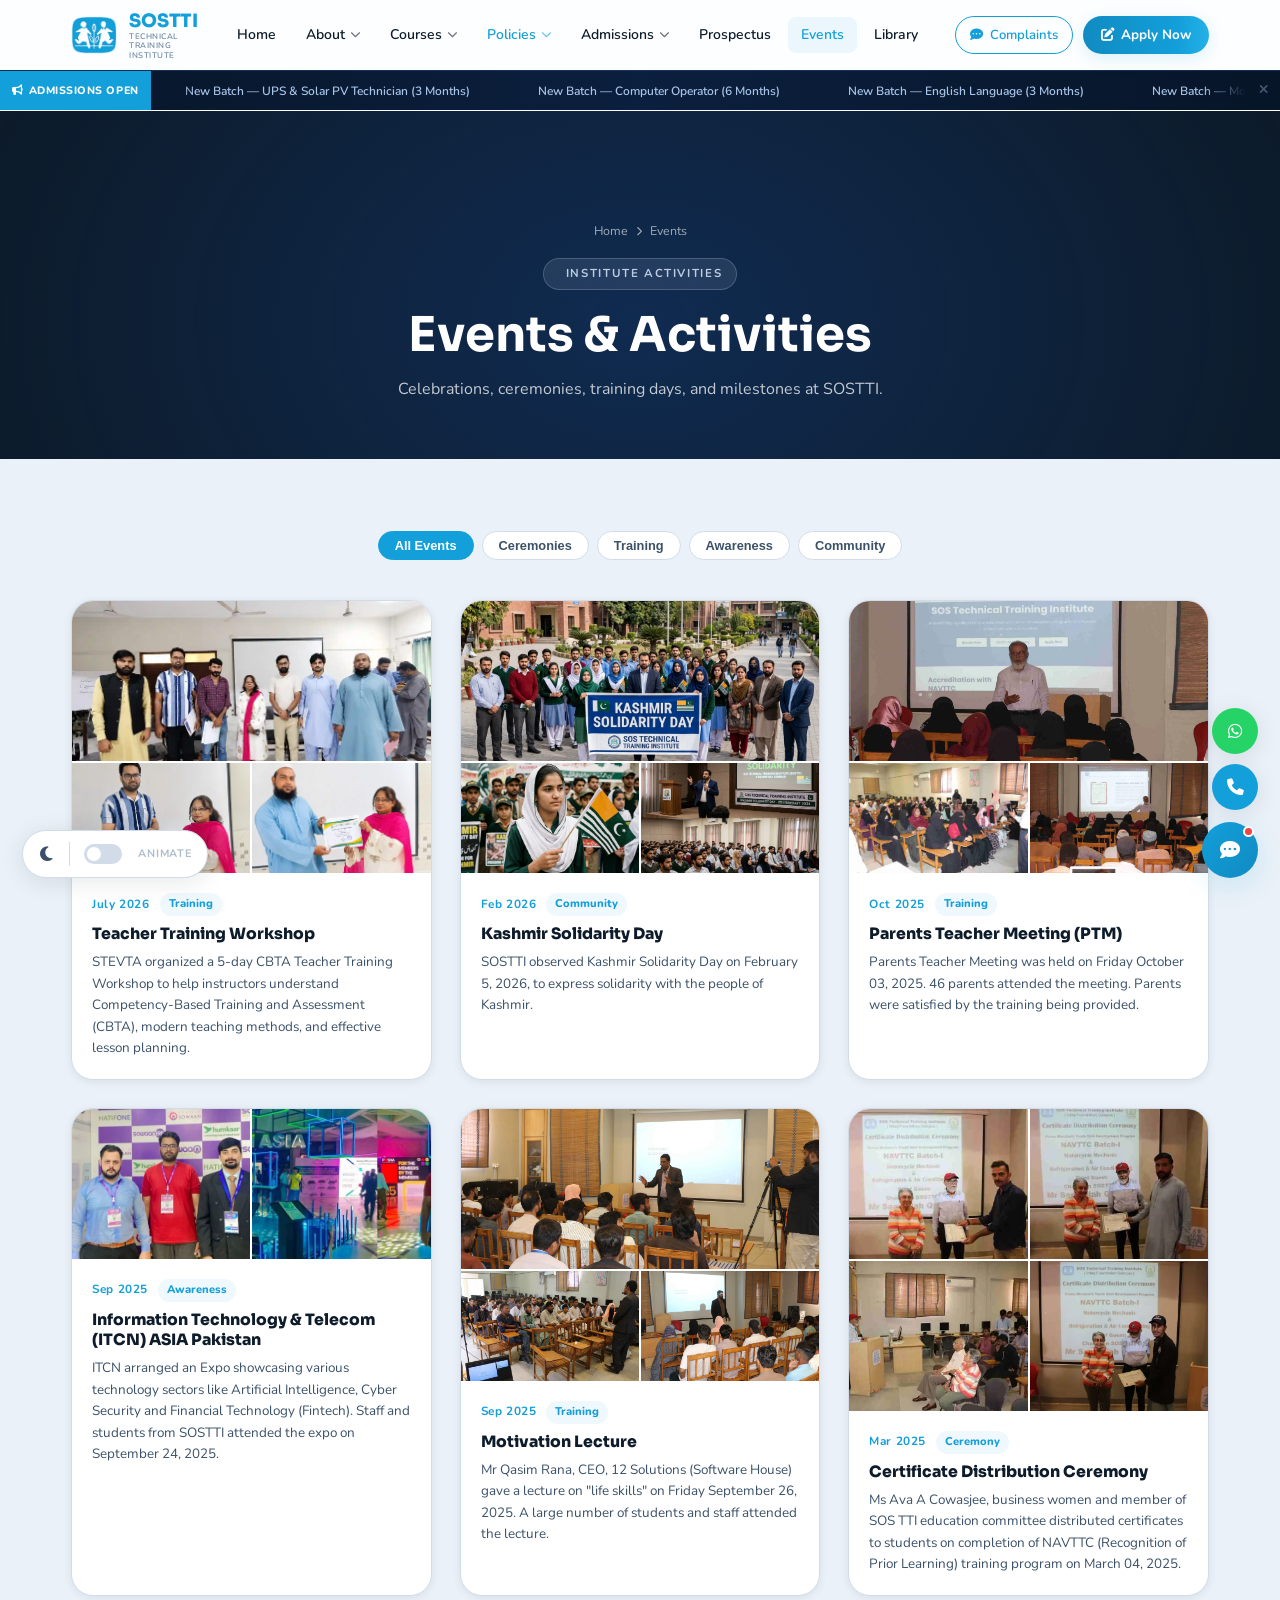
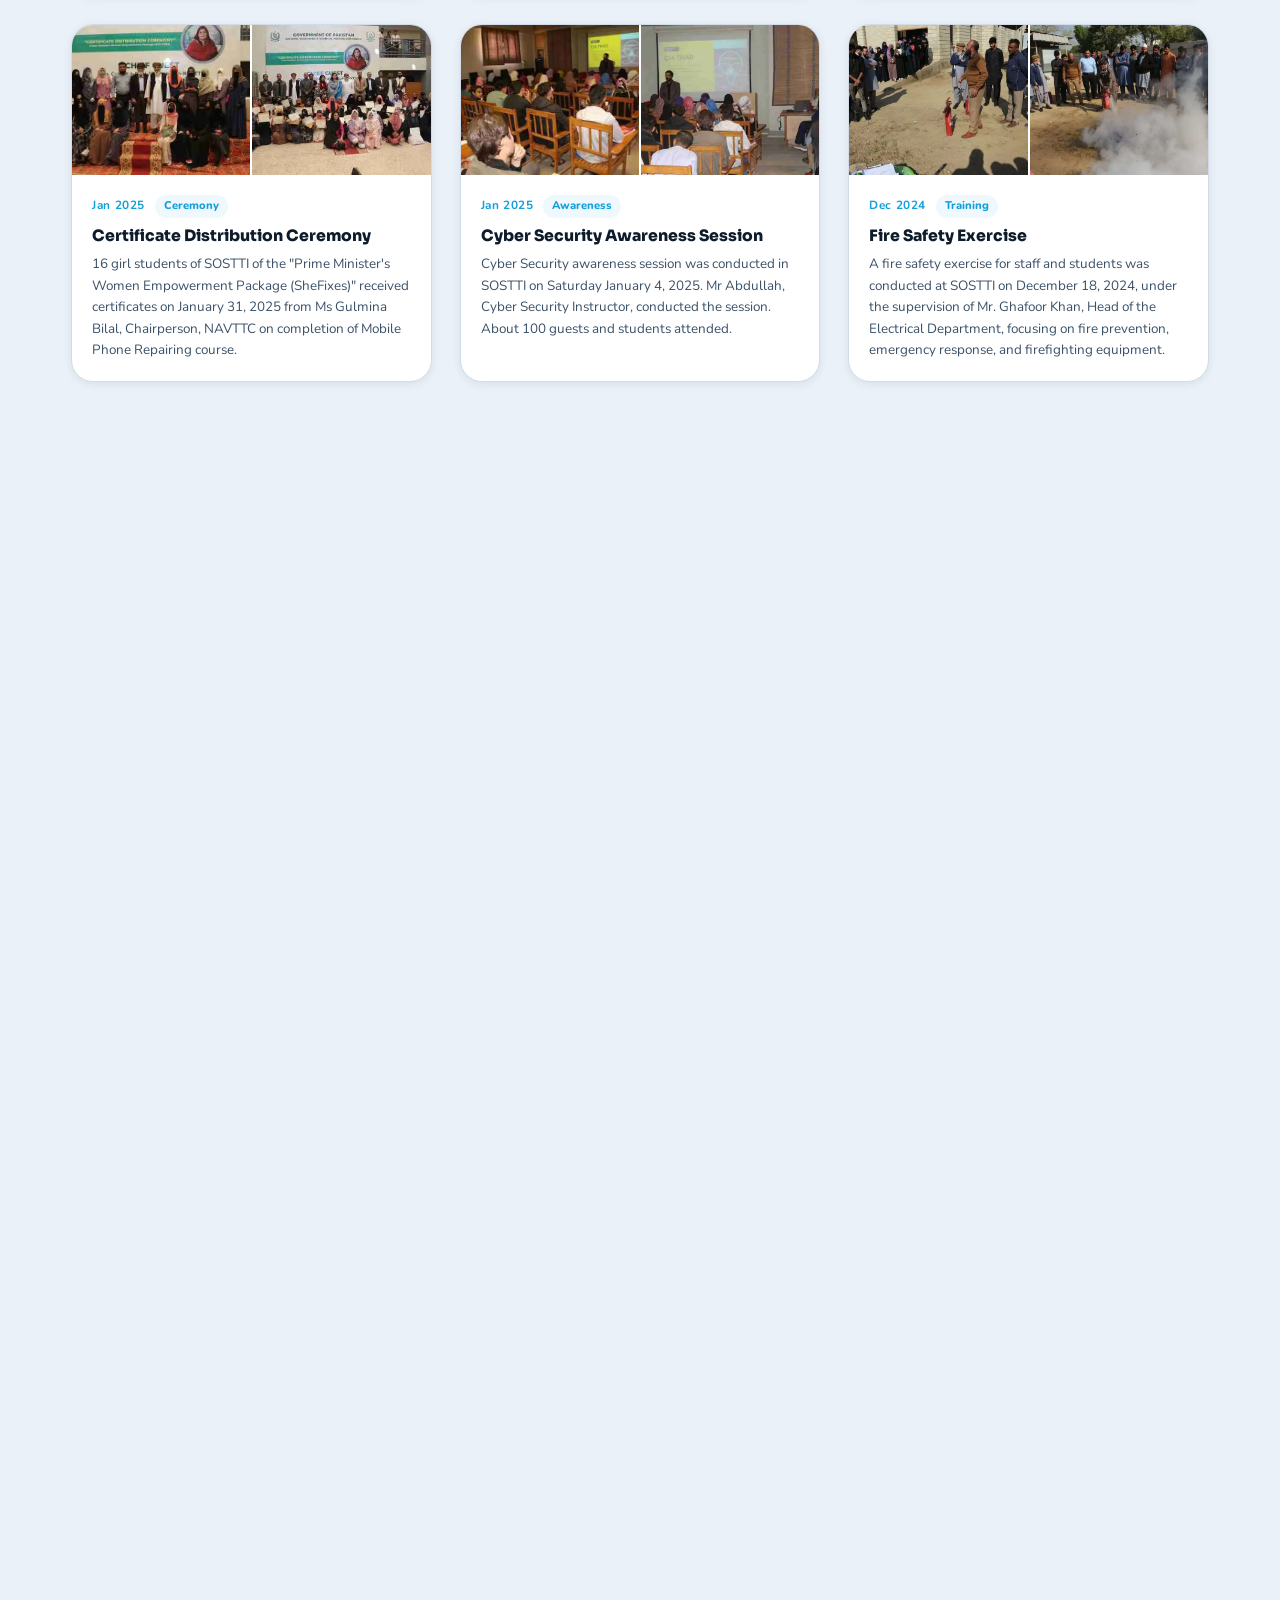
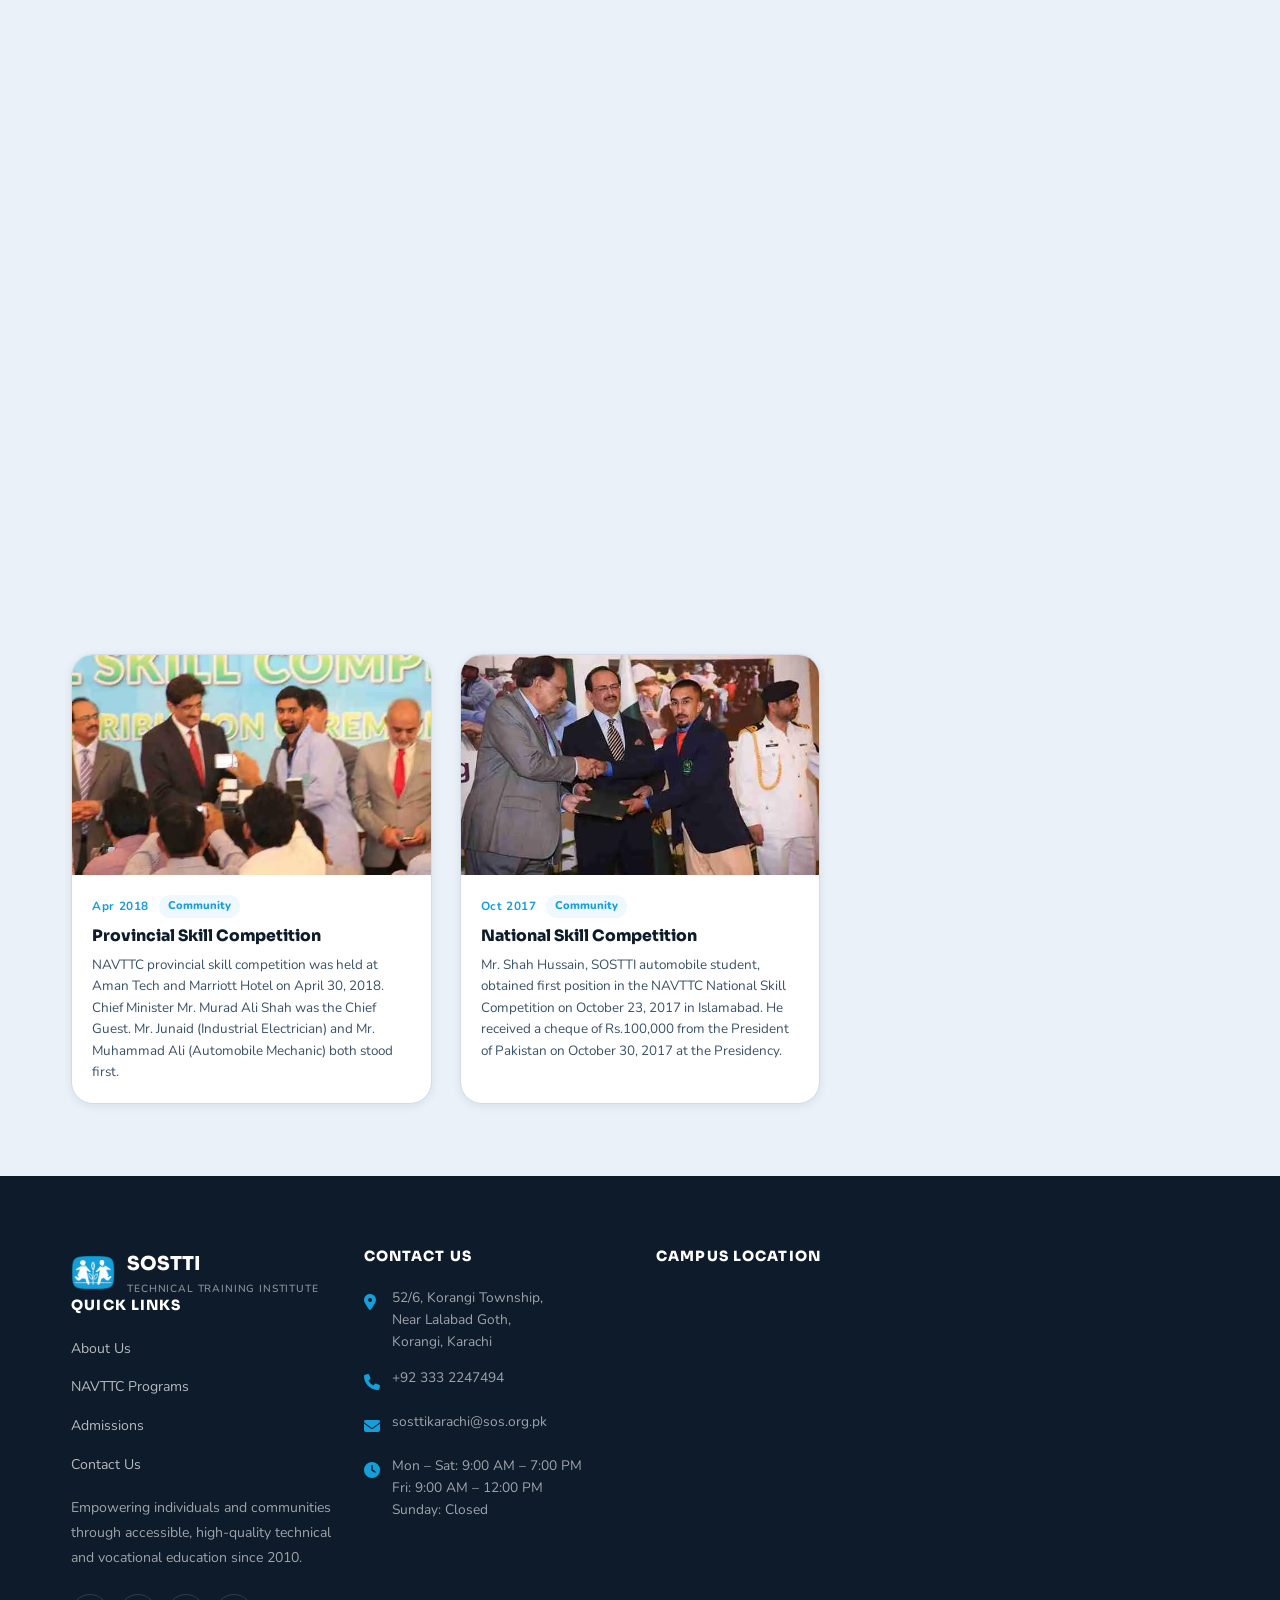
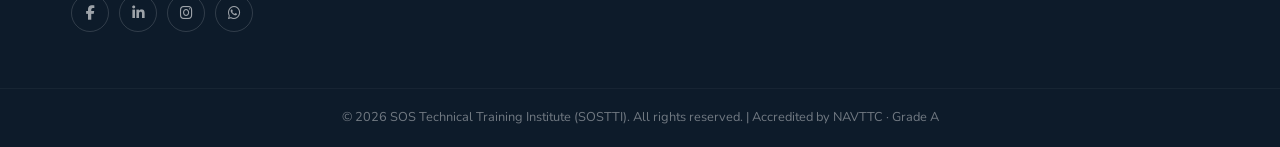
==== commit 06e591ea: "eventUpdate" ====
--- a/pages/events.html
+++ b/pages/events.html
@@ -238,6 +238,19 @@
 
       <div class="events-grid" id="eventsGrid">
 
+        <!-- Event 47: July 2026 -->
+        <article class="event-card reveal" data-cat="community">
+          <div class="ev-gallery g3">
+            <img src="../images/events/train (1).webp" alt="Kashmir Solidarity Day" loading="lazy">
+            <img src="../images/events/train (2).webp" alt="Kashmir Solidarity Day" loading="lazy">
+            <img src="../images/events/train (3).webp" alt="Kashmir Solidarity Day" loading="lazy">
+          </div>
+          <div class="ev-body">
+            <div class="ev-meta"><span class="ev-date">July 2026</span><span class="ev-cat">Training</span></div>
+            <h3>Teacher Training Workshop</h3>
+            <p>STEVTA organized a 5-day CBTA Teacher Training Workshop to help instructors understand Competency-Based Training and Assessment (CBTA), modern teaching methods, and effective lesson planning.</p>
+          </div>
+        </article>
         <!-- Event 46: Feb 2026 -->
         <article class="event-card reveal" data-cat="community">
           <div class="ev-gallery g3">
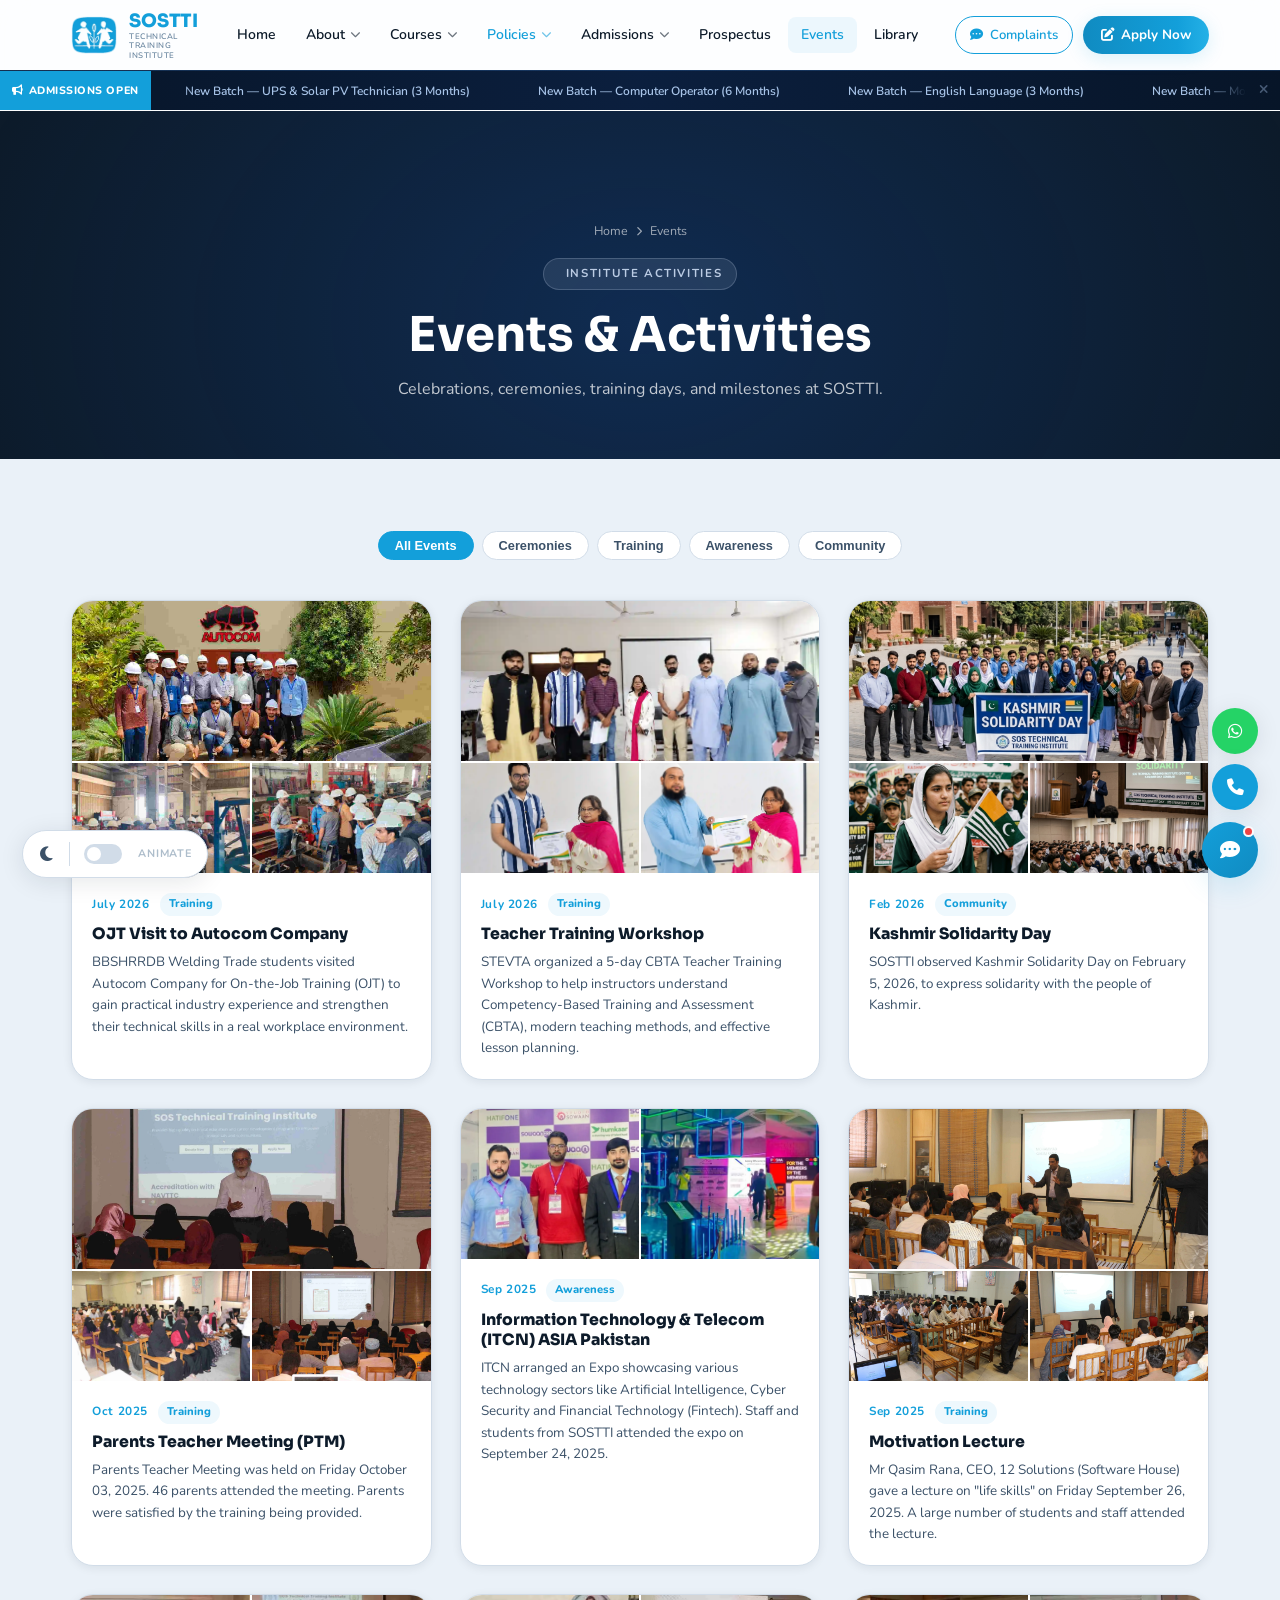
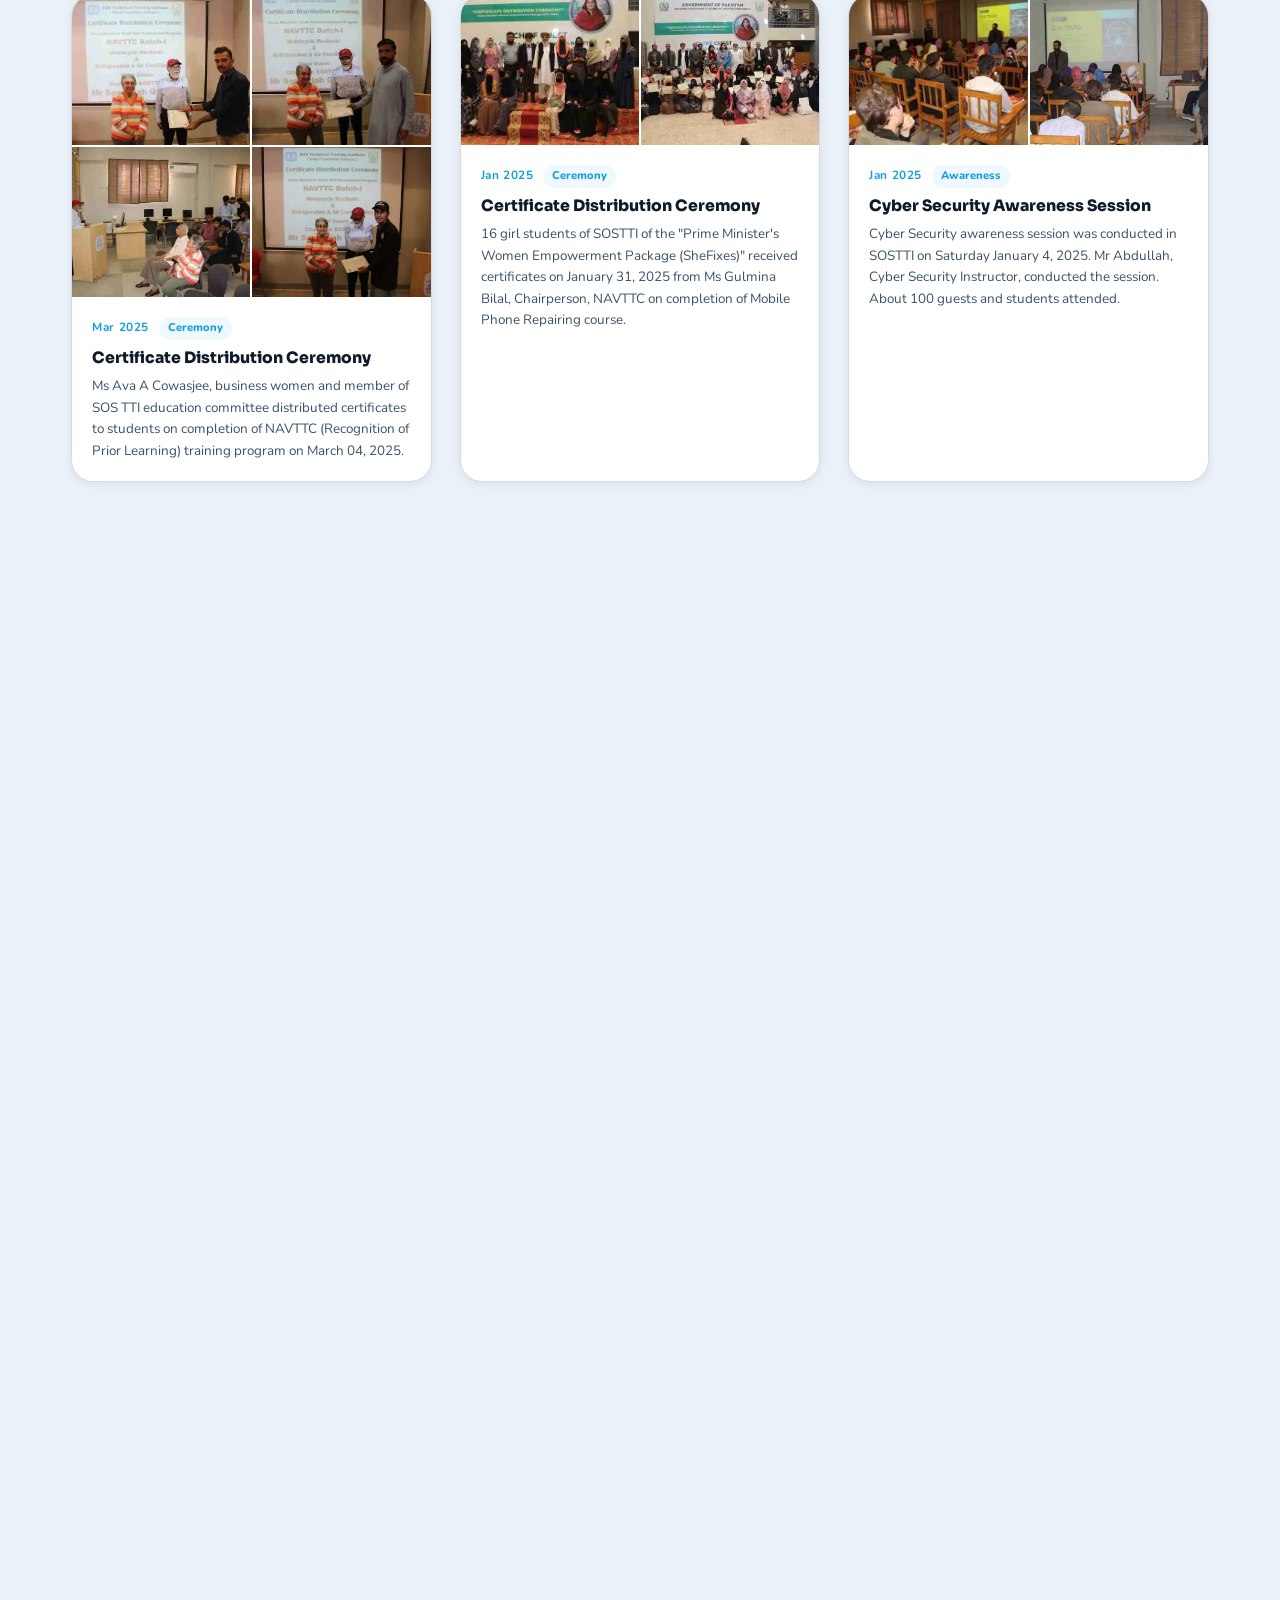
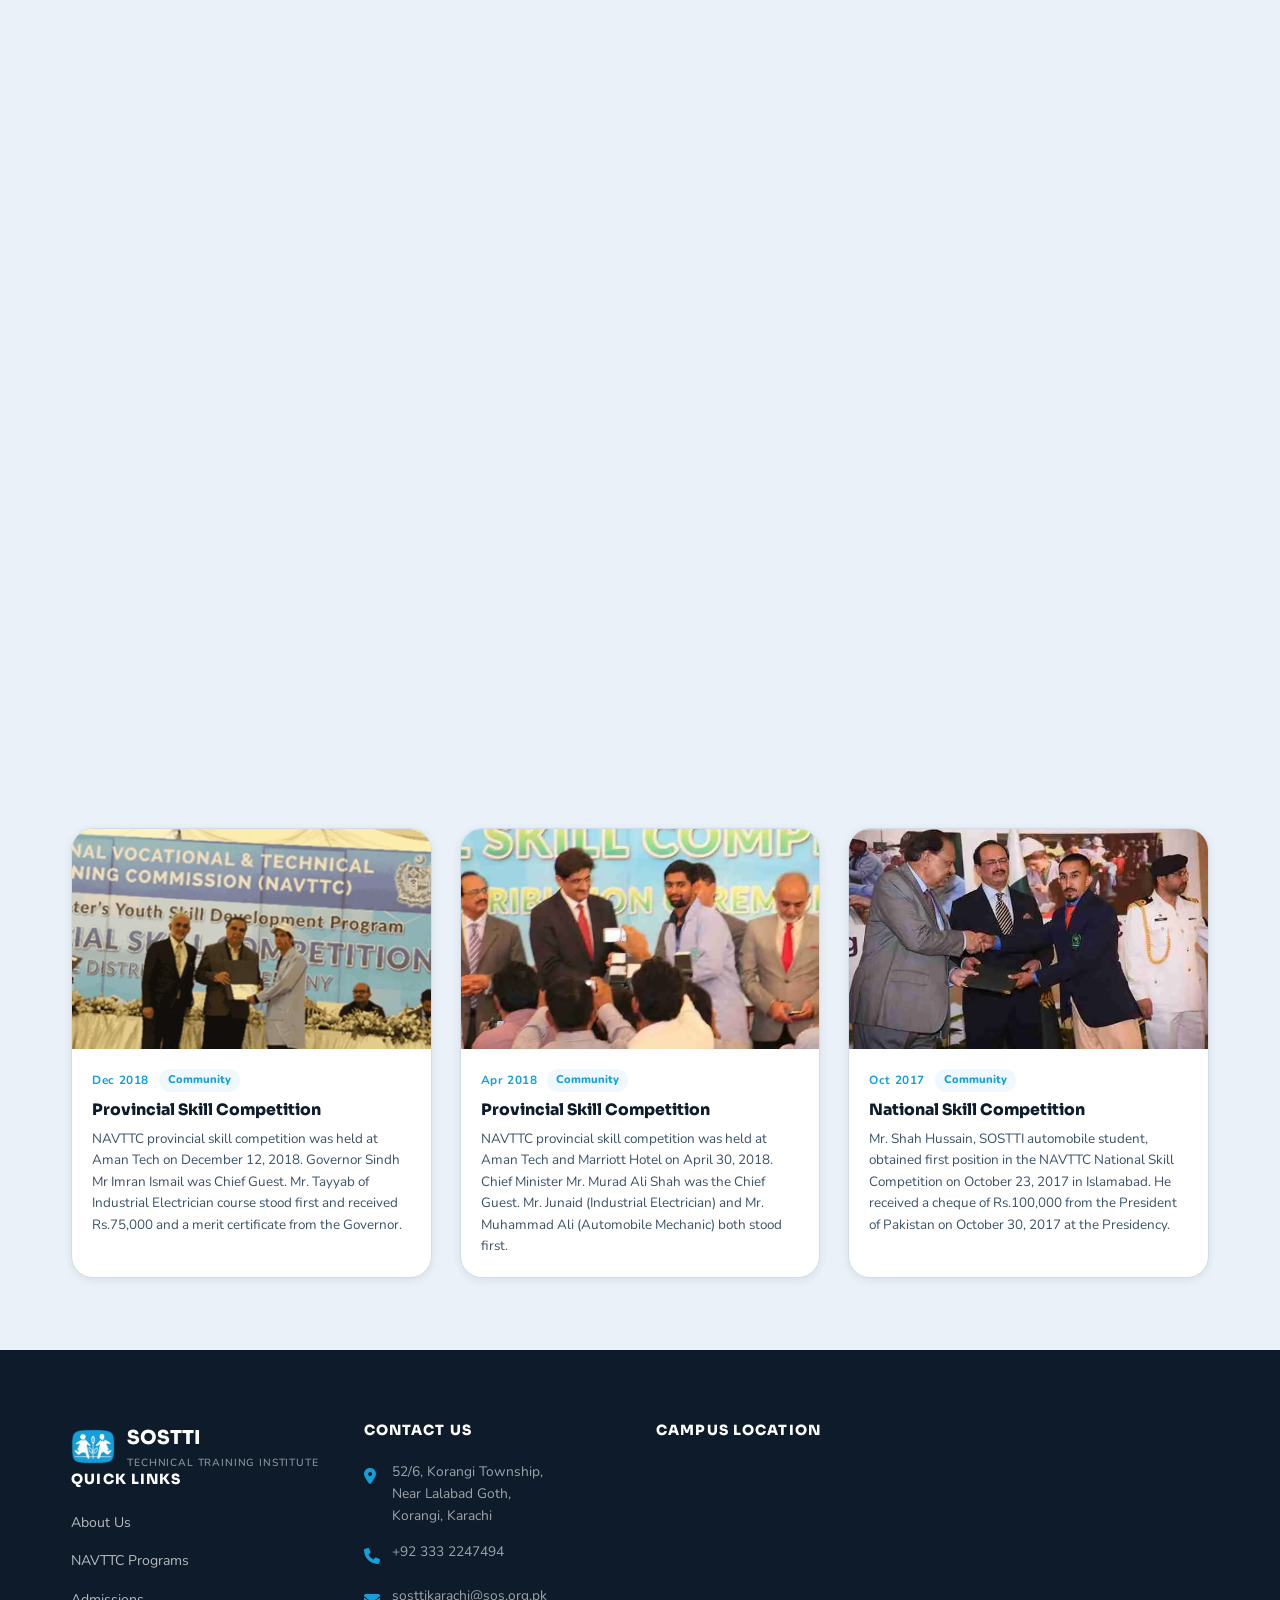
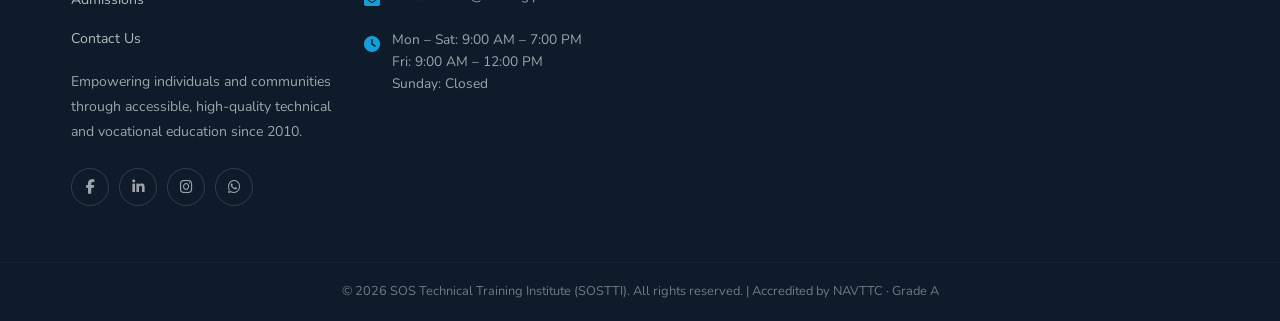
==== commit b6488457: "eventAnotherUpdate" ====
--- a/pages/events.html
+++ b/pages/events.html
@@ -238,6 +238,20 @@
 
       <div class="events-grid" id="eventsGrid">
 
+        <!-- Event 48: July 2026 -->
+        <article class="event-card reveal" data-cat="community">
+          <div class="ev-gallery g3">
+            <img src="../images/events/ojt.jpg" alt="Kashmir Solidarity Day" loading="lazy">
+            <img src="../images/events/ojt1.jpg" alt="Kashmir Solidarity Day" loading="lazy">
+            <img src="../images/events/ojt2.jpg" alt="Kashmir Solidarity Day" loading="lazy">
+          </div>
+          <div class="ev-body">
+            <div class="ev-meta"><span class="ev-date">July 2026</span><span class="ev-cat">Training</span></div>
+            <h3>OJT Visit to Autocom Company</h3>
+            <p>BBSHRRDB Welding Trade students visited Autocom Company for On-the-Job Training (OJT) to gain practical industry experience and strengthen their technical skills in a real workplace environment.</p>
+          </div>
+        </article>
+        
         <!-- Event 47: July 2026 -->
         <article class="event-card reveal" data-cat="community">
           <div class="ev-gallery g3">
@@ -251,6 +265,7 @@
             <p>STEVTA organized a 5-day CBTA Teacher Training Workshop to help instructors understand Competency-Based Training and Assessment (CBTA), modern teaching methods, and effective lesson planning.</p>
           </div>
         </article>
+
         <!-- Event 46: Feb 2026 -->
         <article class="event-card reveal" data-cat="community">
           <div class="ev-gallery g3">
